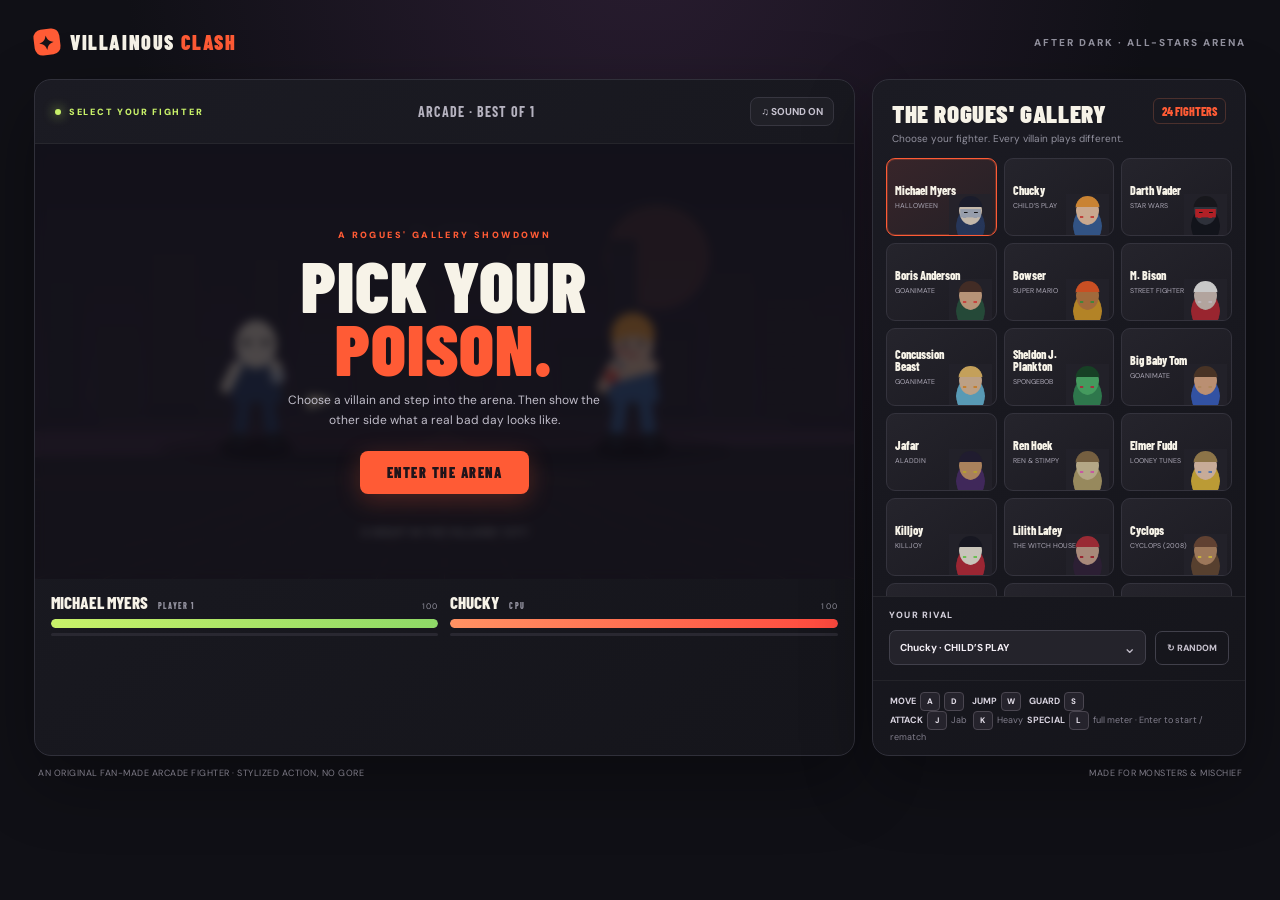
==== index.html @ 1f9253e9 "Save source and v2 conversation for issue #1 Run: 42297947204 Generation: 42297947204-1794001340393" ====
<!doctype html>
<html lang="en">
<head>
<meta charset="utf-8"><meta name="viewport" content="width=device-width,initial-scale=1,maximum-scale=1,user-scalable=no"><meta name="theme-color" content="#101016"><link rel="icon" href="data:,">
<title>Villainous — Clash of Legends</title>
<style>
@import url('https://fonts.googleapis.com/css2?family=Barlow+Condensed:wght@500;600;700;800;900&family=DM+Sans:wght@400;500;600;700;800&display=swap');
:root{--bg:#101016;--panel:#191920;--line:#34343e;--muted:#92919e;--cream:#f7f3e8;--orange:#ff5b35;--lime:#c8f169;--blue:#69d9ff}*{box-sizing:border-box}body{margin:0;background:radial-gradient(ellipse at 50% -20%,#2b1d32 0,transparent 58%),var(--bg);color:var(--cream);font-family:'DM Sans',sans-serif;min-height:100vh;overflow-x:hidden}button{font:inherit;color:inherit;cursor:pointer}.shell{max-width:1440px;margin:auto;padding:20px 34px 32px}.topbar{height:44px;display:flex;align-items:center;justify-content:space-between;margin-bottom:15px}.brand{display:flex;align-items:center;gap:10px;font:900 20px 'Barlow Condensed',sans-serif;letter-spacing:1.6px}.brand-mark{width:26px;height:26px;display:grid;place-items:center;background:var(--orange);color:#171217;border-radius:8px;font-size:19px;transform:rotate(-7deg)}.brand span:last-child{color:var(--orange)}.topmeta{font-size:10px;font-weight:800;letter-spacing:2px;color:var(--muted)}.layout{display:grid;grid-template-columns:minmax(0,1.8fr) minmax(310px,.82fr);gap:17px}.arena-card,.selection{background:linear-gradient(145deg,#1b1b23,#15151b);border:1px solid #30303a;border-radius:17px;overflow:hidden;box-shadow:0 25px 70px #0005}.arena-head{height:64px;padding:12px 20px;display:flex;align-items:center;justify-content:space-between;border-bottom:1px solid #ffffff0d}.mode-tag{font-size:9px;letter-spacing:1.7px;font-weight:900;color:var(--lime);display:flex;gap:8px;align-items:center}.dot{width:6px;height:6px;background:var(--lime);border-radius:50%;box-shadow:0 0 12px var(--lime)}.round-label{font:700 14px 'Barlow Condensed',sans-serif;letter-spacing:1px;color:#b5b2bf}.sound-btn{border:1px solid #373640;background:#202027;color:#c7c3d0;border-radius:8px;padding:7px 10px;font-size:10px;font-weight:700}.canvas-wrap{position:relative;background:#111119;aspect-ratio:16/8.5;min-height:320px;overflow:hidden}canvas{width:100%;height:100%;display:block}.overlay{position:absolute;inset:0;display:grid;place-items:center;background:#100e16b8;backdrop-filter:blur(5px);z-index:2}.overlay.hidden{display:none}.dialog{text-align:center;width:min(90%,430px);padding:24px}.eyebrow{font-size:9px;letter-spacing:2.4px;color:var(--orange);font-weight:900}.dialog h1{font:900 clamp(42px,6vw,72px)/.87 'Barlow Condensed',sans-serif;letter-spacing:1px;margin:12px 0 13px;text-transform:uppercase}.dialog h1 em{font-style:normal;color:var(--orange)}.dialog p{font-size:12px;color:#c0bdc9;line-height:1.65;margin:0 auto 20px;max-width:330px}.primary{border:0;background:var(--orange);color:#20141a;padding:13px 27px;border-radius:8px;font:900 14px 'Barlow Condensed',sans-serif;letter-spacing:1.5px;text-transform:uppercase;box-shadow:0 6px 24px #ff5b3540;transition:.18s}.primary:hover{transform:translateY(-2px);filter:brightness(1.1)}.below{display:grid;grid-template-columns:1fr 1fr;gap:12px;padding:13px 16px}.fighter-hud{min-width:0}.fighter-info{display:flex;justify-content:space-between;align-items:baseline;margin-bottom:7px}.fighter-name{font:800 17px 'Barlow Condensed',sans-serif;white-space:nowrap;overflow:hidden;text-overflow:ellipsis}.fighter-sub{font-size:8px;color:var(--muted);letter-spacing:1.2px;text-transform:uppercase;margin-left:7px}.health-track{height:9px;border-radius:8px;background:#32313b;overflow:hidden}.health{height:100%;width:100%;background:linear-gradient(90deg,#c8f169,#8ed967);border-radius:8px;transition:width .25s}.health.enemy{margin-left:auto;background:linear-gradient(90deg,#ff9263,#ff493e)}.meter{height:3px;background:#292831;margin-top:5px;border-radius:5px;overflow:hidden}.meter div{height:100%;width:0;background:#b9a2ff;transition:width .2s}.sidehead{padding:18px 19px 13px;display:flex;align-items:flex-start;justify-content:space-between}.sidehead h2{margin:0;font:900 25px 'Barlow Condensed',sans-serif;letter-spacing:.6px;text-transform:uppercase}.sidehead p{font-size:10px;color:var(--muted);margin:4px 0 0}.roster-count{font:800 12px 'Barlow Condensed',sans-serif;color:var(--orange);padding:5px 8px;border:1px solid #4b302d;border-radius:6px}.roster{padding:0 13px 12px;display:grid;grid-template-columns:repeat(3,minmax(0,1fr));gap:7px;max-height:438px;overflow:auto;scrollbar-color:#4c4652 transparent;scrollbar-width:thin}.villain{height:78px;border:1px solid #34333d;border-radius:9px;background:linear-gradient(145deg,#25242c,#1c1b22);padding:7px 8px;text-align:left;position:relative;overflow:hidden;transition:.15s}.villain:hover{border-color:#77717e;transform:translateY(-1px)}.villain.selected{border-color:var(--orange);box-shadow:inset 0 0 0 1px #ff5b3540;background:linear-gradient(145deg,#38252a,#242026)}.portrait{position:absolute;right:4px;bottom:-7px;width:43px;height:48px;opacity:.82}.v-name{font:800 12px/1.05 'Barlow Condensed',sans-serif;max-width:75px;position:relative;z-index:1}.v-universe{font-size:7px;color:#aaa6b4;margin-top:5px;max-width:72px;line-height:1.15;position:relative;z-index:1}.badge{position:absolute;top:6px;right:6px;font-size:7px;color:var(--lime);font-weight:900;letter-spacing:.5px}.sidefoot{padding:12px 16px 15px;border-top:1px solid #ffffff10}.versus{font-size:9px;letter-spacing:1.2px;font-weight:800;color:#d4d0dc;margin-bottom:9px}.opponent-row{display:flex;align-items:center;gap:9px}.select-wrap{flex:1;position:relative}.select-wrap select{width:100%;appearance:none;background:#24232b;border:1px solid #41404b;border-radius:7px;color:#f3eef5;padding:10px 29px 10px 10px;font:700 10px 'DM Sans',sans-serif;outline:none}.select-wrap:after{content:'⌄';position:absolute;right:10px;top:7px;color:#c2bdc9;pointer-events:none}.random{white-space:nowrap;background:none;border:1px solid #41404b;border-radius:7px;padding:10px 11px;font-size:9px;font-weight:800;color:#c7c2ce}.random:hover{border-color:var(--lime);color:var(--lime)}.hint{padding:11px 17px;border-top:1px solid #ffffff0d;color:#817e8c;font-size:9px;line-height:1.6}.hint b{color:#d7d2de}.bottom-row{display:flex;justify-content:space-between;padding:11px 4px 0;color:#7e7b87;font-size:9px;letter-spacing:.5px}.mobile-controls{display:none}.key{display:inline-grid;place-items:center;min-width:20px;height:19px;padding:0 5px;border:1px solid #4a4650;border-radius:4px;background:#25232c;color:#e3dee8;font-size:8px;font-weight:800;margin:0 2px}.toast{position:absolute;top:20%;left:50%;transform:translate(-50%,-10px);font:900 26px 'Barlow Condensed',sans-serif;letter-spacing:2px;color:#fff;text-shadow:0 3px 20px #000;opacity:0;transition:.2s;pointer-events:none;z-index:3;white-space:nowrap}.toast.show{opacity:1;transform:translate(-50%,0)}
@media(max-width:900px){.shell{padding:14px 18px 25px}.layout{grid-template-columns:minmax(0,1fr) 310px}.roster{grid-template-columns:repeat(2,minmax(0,1fr));max-height:382px}.canvas-wrap{min-height:290px}}
@media(max-width:700px){.shell{padding:10px 10px 18px}.topbar{margin-bottom:9px}.topmeta{font-size:8px;letter-spacing:1px}.layout{display:flex;flex-direction:column;gap:10px}.arena-card{order:0}.selection{order:1}.arena-head{height:47px;padding:8px 12px}.canvas-wrap{aspect-ratio:1.28;min-height:260px;max-height:50vh}.below{padding:10px 10px;gap:9px}.fighter-name{font-size:15px}.fighter-sub{display:none}.sidehead{padding:14px 14px 10px}.sidehead h2{font-size:22px}.roster{grid-template-columns:repeat(3,minmax(0,1fr));max-height:270px;padding:0 9px 10px;gap:6px}.villain{height:67px;padding:6px}.v-name{font-size:11px;max-width:65px}.v-universe{font-size:6px;max-width:65px;margin-top:4px}.portrait{width:35px;height:42px}.hint{display:none}.bottom-row{padding:8px 3px;font-size:8px}.mobile-controls{display:flex;justify-content:space-between;gap:16px;position:absolute;left:12px;right:12px;bottom:11px;z-index:1;pointer-events:none}.control-cluster{display:flex;align-items:end;gap:6px;pointer-events:auto}.m-btn{width:42px;height:42px;border:1px solid #ffffff50;background:#17151eaa;color:white;border-radius:50%;font:900 10px 'Barlow Condensed',sans-serif;touch-action:none;backdrop-filter:blur(4px);box-shadow:0 2px 9px #0008}.m-btn.attack{background:#ff5b35c9;border-color:#ffae93}.m-btn.special{background:#7962bacc;border-color:#c3b4ff}.m-btn:active,.m-btn.pressed{transform:scale(.92);filter:brightness(1.4)}.overlay{background:#100e16c9}.dialog{padding:16px}.dialog p{font-size:11px}.primary{padding:11px 22px}.toast{font-size:22px}}
@media(max-width:380px){.roster{grid-template-columns:repeat(2,minmax(0,1fr))}.villain{height:62px}.canvas-wrap{min-height:235px}.m-btn{width:38px;height:38px}}
</style>
</head>
<body>
<div class="shell">
<header class="topbar"><div class="brand"><div class="brand-mark">✦</div><div>VILLAINOUS <span>CLASH</span></div></div><div class="topmeta">AFTER DARK · ALL-STARS ARENA</div></header>
<main class="layout">
<section class="arena-card"><div class="arena-head"><div class="mode-tag"><i class="dot"></i> <span id="modeText">SELECT YOUR FIGHTER</span></div><div class="round-label" id="roundText">ARCADE · BEST OF 1</div><button class="sound-btn" id="soundBtn">♫ SOUND ON</button></div><div class="canvas-wrap"><canvas id="game" aria-label="Villainous Clash fighting game"></canvas><div class="toast" id="toast">PERFECT!</div><div class="overlay" id="overlay"><div class="dialog"><div class="eyebrow" id="dialogEyebrow">A ROGUES' GALLERY SHOWDOWN</div><h1 id="dialogTitle">PICK YOUR<br><em>POISON.</em></h1><p id="dialogCopy">Choose a villain and step into the arena. Then show the other side what a real bad day looks like.</p><button class="primary" id="mainAction">ENTER THE ARENA</button></div></div><div class="mobile-controls" id="mobileControls"><div class="control-cluster"><button class="m-btn" data-key="left">◀</button><button class="m-btn" data-key="right">▶</button><button class="m-btn" data-key="block">GUARD</button></div><div class="control-cluster"><button class="m-btn attack" data-key="light">JAB</button><button class="m-btn attack" data-key="heavy">HEAVY</button><button class="m-btn special" data-key="special">★</button></div></div></div><div class="below"><div class="fighter-hud"><div class="fighter-info"><div class="fighter-name" id="pName">MICHAEL MYERS <span class="fighter-sub">PLAYER 1</span></div><div class="fighter-sub" id="pHealthNum">100</div></div><div class="health-track"><div class="health" id="pHealth"></div></div><div class="meter"><div id="pMeter"></div></div></div><div class="fighter-hud"><div class="fighter-info"><div class="fighter-name" id="eName">CHUCKY <span class="fighter-sub">CPU</span></div><div class="fighter-sub" id="eHealthNum">100</div></div><div class="health-track"><div class="health enemy" id="eHealth"></div></div><div class="meter"><div id="eMeter"></div></div></div></div></section>
<aside class="selection"><div class="sidehead"><div><h2>THE ROGUES' GALLERY</h2><p>Choose your fighter. Every villain plays different.</p></div><div class="roster-count">24 FIGHTERS</div></div><div class="roster" id="roster"></div><div class="sidefoot"><div class="versus">YOUR RIVAL</div><div class="opponent-row"><div class="select-wrap"><select id="opponent"></select></div><button class="random" id="randomBtn">↻ RANDOM</button></div></div><div class="hint"><b>MOVE</b> <span class="key">A</span><span class="key">D</span> &nbsp; <b>JUMP</b> <span class="key">W</span> &nbsp; <b>GUARD</b> <span class="key">S</span><br><b>ATTACK</b> <span class="key">J</span> Jab &nbsp;<span class="key">K</span> Heavy &nbsp;<b>SPECIAL</b> <span class="key">L</span> full meter · Enter to start / rematch</div></aside>
</main><div class="bottom-row"><div>AN ORIGINAL FAN-MADE ARCADE FIGHTER · STYLIZED ACTION, NO GORE</div><div>MADE FOR MONSTERS & MISCHIEF</div></div>
</div>
<script>
(()=>{'use strict';
const cast=[
{id:'myers',name:'Michael Myers',universe:'HALLOWEEN',color:'#263b64',accent:'#afb9c9',skin:'#e6d9c9',hair:'#181c2c',type:'mask',special:'SHAPE SHIFT'},
{id:'chucky',name:'Chucky',universe:'CHILD’S PLAY',color:'#37609a',accent:'#e54e42',skin:'#f0c7a8',hair:'#ef9a37',type:'doll',special:'GOOD GUY GONE BAD'},
{id:'vader',name:'Darth Vader',universe:'STAR WARS',color:'#11131a',accent:'#d22228',skin:'#333640',hair:'#17171b',type:'helmet',special:'FORCE CHOKE'},
{id:'boris',name:'Boris Anderson',universe:'GOANIMATE',color:'#28533e',accent:'#ed4d45',skin:'#d9ae8a',hair:'#4b3027',type:'dad',special:'GROUNDED!'},
{id:'bowser',name:'Bowser',universe:'SUPER MARIO',color:'#d59a28',accent:'#4d9b40',skin:'#bf7c42',hair:'#ef5b24',type:'turtle',special:'KOOPA KRAKLE'},
{id:'bison',name:'M. Bison',universe:'STREET FIGHTER',color:'#b52832',accent:'#e1d6db',skin:'#d3c3ba',hair:'#eeeeed',type:'cap',special:'PSYCHO CRUSHER'},
{id:'concussion',name:'Concussion Beast',universe:'GOANIMATE',color:'#66b6d6',accent:'#e89535',skin:'#e0bd9b',hair:'#e9be67',type:'beast',special:'CONCUSSION TIME'},
{id:'plankton',name:'Sheldon J. Plankton',universe:'SPONGEBOB',color:'#328b56',accent:'#be3945',skin:'#4eb66c',hair:'#164927',type:'tiny',special:'KAREN PROTOCOL'},
{id:'tom',name:'Big Baby Tom',universe:'GOANIMATE',color:'#375ec0',accent:'#d1a26d',skin:'#dda984',hair:'#523927',type:'tank',special:'TANTRUM'},
{id:'jafar',name:'Jafar',universe:'ALADDIN',color:'#482b67',accent:'#d8bb35',skin:'#ca9869',hair:'#211d32',type:'sorcerer',special:'SNAKE STAFF'},
{id:'ren',name:'Ren Hoek',universe:'REN & STIMPY',color:'#b3a16b',accent:'#ec66bd',skin:'#d6c69d',hair:'#896e47',type:'dog',special:'YAP STORM'},
{id:'elmer',name:'Elmer Fudd',universe:'LOONEY TUNES',color:'#dfb83a',accent:'#638bcb',skin:'#edcbb2',hair:'#a58851',type:'hunter',special:'WHAT A HUNT'},
{id:'killjoy',name:'Killjoy',universe:'KILLJOY',color:'#b82937',accent:'#7ee260',skin:'#eee9dc',hair:'#161722',type:'clown',special:'CIRCUS OF CHAOS'},
{id:'lilith',name:'Lilith Lafey',universe:'THE WITCH HOUSE',color:'#302039',accent:'#b62b36',skin:'#c7a18e',hair:'#b52e39',type:'witch',special:'HEX OF THE HOUSE'},
{id:'cyclops',name:'Cyclops',universe:'CYCLOPS (2008)',color:'#654833',accent:'#eed242',skin:'#b98c67',hair:'#704a36',type:'oneeye',special:'GIANT STOMP'},
{id:'jason',name:'Jason Voorhees',universe:'FRIDAY THE 13TH',color:'#5a4739',accent:'#b93c37',skin:'#a79d88',hair:'#493a33',type:'hockey',special:'CAMP CRUSHER'},
{id:'freddy',name:'Freddy Krueger',universe:'A NIGHTMARE',color:'#a63230',accent:'#5b8835',skin:'#9b6855',hair:'#4d3025',type:'burn',special:'DREAM SLASH'},
{id:'bill',name:'Big Drunk Bill',universe:'GOANIMATE',color:'#70a9c2',accent:'#4e4b46',skin:'#d7aa8c',hair:'#49382f',type:'dad',special:'LAST CALL'},
{id:'rawhead',name:'Rawhead Rex',universe:'RAWHEAD REX',color:'#5f593b',accent:'#8b292a',skin:'#ae8764',hair:'#382a25',type:'demon',special:'GULLET ROAR'},
{id:'ogre',name:'Ogre',universe:'OGRE (2008)',color:'#6e644f',accent:'#777b73',skin:'#87867d',hair:'#55554f',type:'ogre',special:'EARTHSHAKER'},
{id:'thanos',name:'Thanos',universe:'MARVEL',color:'#594288',accent:'#bd8765',skin:'#7862a5',hair:'#27243a',type:'titan',special:'INFINITY SNAP'},
{id:'cipher',name:'Bill Cipher',universe:'GRAVITY FALLS',color:'#e4b52d',accent:'#e34e3a',skin:'#f1ca47',hair:'#ecb928',type:'triangle',special:'REALITY GLITCH'},
{id:'krool',name:'King K. Rool',universe:'DONKEY KONG',color:'#417d42',accent:'#d2aa4a',skin:'#579555',hair:'#225338',type:'croc',special:'CROWNED CHAOS'},
{id:'malachor',name:'The Warden',universe:'ORIGINAL VILLAIN',color:'#423956',accent:'#df633e',skin:'#a38f82',hair:'#23212b',type:'warden',special:'NIGHTFALL'}
];
let player=cast[0],enemy=cast[1],started=false,over=false,paused=false,muted=false,last=0,toastTimer=0,shake=0;
const cvs=document.querySelector('#game'),ctx=cvs.getContext('2d'),wrap=document.querySelector('.canvas-wrap');
const state={p:{x:.27,y:0,hp:100,meter:0,face:1,attack:0,kind:'',cool:0,block:false,walk:0,stun:0},e:{x:.73,y:0,hp:100,meter:0,face:-1,attack:0,kind:'',cool:0,block:false,walk:0,stun:0},t:0,particles:[],floaters:[],shake:0};
const $=s=>document.querySelector(s);
function portrait(el,c){let x=el.getContext('2d');el.width=72;el.height=78;x.fillStyle='#24232b';x.fillRect(0,0,72,78);x.fillStyle=c.color;x.beginPath();x.ellipse(36,52,24,30,0,0,7);x.fill();x.fillStyle=c.skin;x.beginPath();x.ellipse(36,27,19,23,0,0,7);x.fill();x.fillStyle=c.hair;x.beginPath();x.arc(36,23,20,Math.PI,0);x.lineTo(56,21);x.lineTo(17,21);x.fill();x.fillStyle=c.accent;x.fillRect(23,36,6,3);x.fillRect(41,36,6,3);if(['mask','hockey','helmet'].includes(c.type)){x.fillStyle=c.accent;x.fillRect(19,24,34,14);x.fillStyle='#111';x.fillRect(25,29,6,2);x.fillRect(42,29,6,2)}if(c.type==='triangle'){x.fillStyle=c.accent;x.beginPath();x.moveTo(36,8);x.lineTo(14,59);x.lineTo(58,59);x.fill()} }
function drawRoster(){const r=$('#roster');r.innerHTML='';cast.forEach((c,i)=>{const b=document.createElement('button');b.className='villain'+(player.id===c.id?' selected':'');b.innerHTML=`<div class="v-name">${c.name}</div><div class="v-universe">${c.universe}</div>${i===cast.length-1?'<span class="badge">NEW</span>':''}<canvas class="portrait"></canvas>`;b.onclick=()=>{player=c;$('#pName').innerHTML=`${c.name.toUpperCase()} <span class="fighter-sub">PLAYER 1</span>`;drawRoster();if(!started){state.p.hp=100;draw()}};r.append(b);portrait(b.querySelector('canvas'),c)});let o=$('#opponent');o.innerHTML=cast.filter(c=>c.id!==player.id).map(c=>`<option value="${c.id}" ${c.id===enemy.id?'selected':''}>${c.name} · ${c.universe}</option>`).join('');}
function pickEnemy(id){enemy=cast.find(c=>c.id===id)||cast[1];$('#eName').innerHTML=`${enemy.name.toUpperCase()} <span class="fighter-sub">CPU</span>`;}
$('#opponent').addEventListener('change',e=>pickEnemy(e.target.value));$('#randomBtn').onclick=()=>{let options=cast.filter(c=>c!==player);pickEnemy(options[Math.floor(Math.random()*options.length)].id);$('#opponent').value=enemy.id};
function resize(){let r=wrap.getBoundingClientRect(),d=Math.min(devicePixelRatio||1,2);cvs.width=Math.round(r.width*d);cvs.height=Math.round(r.height*d);ctx.setTransform(d,0,0,d,0,0);draw()};new ResizeObserver(resize).observe(wrap);
function rounded(x,y,w,h,r){ctx.beginPath();ctx.roundRect(x,y,w,h,r);ctx.fill()}
function drawBg(w,h){let g=ctx.createLinearGradient(0,0,0,h);g.addColorStop(0,'#1c1b28');g.addColorStop(.58,'#292032');g.addColorStop(1,'#111219');ctx.fillStyle=g;ctx.fillRect(0,0,w,h);
// moon + distant skyline
ctx.fillStyle='#fb8860';ctx.globalAlpha=.16;ctx.beginPath();ctx.arc(w*.76,h*.26,h*.12,0,7);ctx.fill();ctx.globalAlpha=1;
for(let i=0;i<18;i++){let bx=i*w/16-w*.05,bw=w*(.035+(i%4)*.009),bh=h*(.18+(Math.sin(i*9)*.5+.5)*.24);ctx.fillStyle=i%2?'#211e2c':'#24202d';ctx.fillRect(bx,h*.63-bh,bw,bh);for(let wy=h*.67-bh;wy<h*.61;wy+=12)for(let wx=bx+5;wx<bx+bw-2;wx+=10){ctx.fillStyle=(i+Math.floor(wy))%4?'#dd88502b':'#9ed0d91a';ctx.fillRect(wx,wy,3,4)}}
ctx.fillStyle='#38283b';ctx.fillRect(0,h*.66,w,h*.34);ctx.fillStyle='#211d28';ctx.beginPath();ctx.moveTo(0,h*.72);ctx.lineTo(w,h*.69);ctx.lineTo(w,h);ctx.lineTo(0,h);ctx.fill();
// floor perspective
for(let i=0;i<9;i++){let y=h*.77+i*i*h*.003;ctx.strokeStyle=`rgba(238,119,90,${.11-i*.008})`;ctx.lineWidth=1;ctx.beginPath();ctx.moveTo(0,y);ctx.lineTo(w,y);ctx.stroke()}for(let i=0;i<13;i++){ctx.strokeStyle='#e8816120';ctx.beginPath();ctx.moveTo(w/2,h*.67);ctx.lineTo(i*w/12,h);ctx.stroke()}
ctx.font=`900 ${Math.max(14,h*.04)}px 'Barlow Condensed',sans-serif`;ctx.textAlign='center';ctx.fillStyle='#ffffff0a';ctx.fillText('VILLAINOUS',w*.5,h*.21);ctx.fillStyle='#ffc07921';ctx.fillRect(w*.08,h*.64,w*.84,2);
}
function limb(x1,y1,x2,y2,width,color){ctx.strokeStyle=color;ctx.lineWidth=width;ctx.lineCap='round';ctx.beginPath();ctx.moveTo(x1,y1);ctx.lineTo(x2,y2);ctx.stroke()}
function fighter(f,c,isP,w,h){const x=f.x*w,y=h*.69-f.y,scale=Math.min(w/680,h/320),s=scale*(c.type==='tiny'?.7:c.type==='titan'||c.type==='ogre'||c.type==='croc'?1.18:1),dir=f.face;ctx.save();ctx.translate(x,y);ctx.scale(s,s);if(f.stun>0&&Math.floor(f.stun*25)%2===0)ctx.globalAlpha=.58;
let walk=Math.sin(f.walk*9)*Math.min(5,f.walk*2),crouch=f.block?8:0,air=f.y>0;ctx.fillStyle='#08070ba6';ctx.beginPath();ctx.ellipse(0,3,31,9,0,0,7);ctx.fill();
// weapon behind body for iconic silhouettes
if(['mask','hockey','demon'].includes(c.type)){limb(dir*14,-47,dir*47,-33,7,'#29282d');ctx.fillStyle='#ddd0b0';ctx.beginPath();ctx.moveTo(dir*44,-41);ctx.lineTo(dir*65,-37);ctx.lineTo(dir*42,-29);ctx.fill()}
if(c.type==='dog'){limb(dir*-7,-60,dir*-26,-78,5,c.skin);limb(dir*5,-61,dir*27,-76,5,c.skin)}
// legs
limb(-10,-35+crouch, -14+walk,-5,11,c.color);limb(10,-35+crouch,14-walk,-5,11,c.color);rounded(-24+walk,-9,17,8,3);ctx.fillStyle='#17171c';ctx.fill();rounded(8-walk,-9,17,8,3);ctx.fillStyle='#17171c';ctx.fill();
// torso broad
ctx.fillStyle=c.color;ctx.beginPath();ctx.moveTo(-17,-71+crouch);ctx.lineTo(17,-71+crouch);ctx.lineTo(22,-35+crouch);ctx.lineTo(-21,-35+crouch);ctx.closePath();ctx.fill();
if(c.type==='dad'){ctx.fillStyle=c.accent;ctx.lineWidth=2;limb(-5,-66,2,-63,2,c.accent)}
if(c.type==='burn'||c.type==='freddy'){ctx.strokeStyle=c.accent;ctx.lineWidth=4;for(let yy=-65;yy<-39;yy+=9){ctx.beginPath();ctx.moveTo(-15,yy);ctx.lineTo(16,yy+2);ctx.stroke()}}
if(c.type==='hockey'){ctx.fillStyle=c.accent;rounded(-14,-67,28,5,2);ctx.fillStyle='#222';ctx.fillRect(-6,-65,4,2);ctx.fillRect(4,-65,4,2)}
if(c.type==='helmet'||c.type==='cap'){ctx.fillStyle=c.accent;rounded(-18,-72,36,8,3);ctx.fillStyle='#16171c';ctx.fillRect(-13,-66,26,6)}
// arms, attack reach
let swing=f.attack>0?(1-f.attack)*Math.PI*1.1:0;let ax=dir*(18+(f.attack>0?Math.sin(swing)*26:0)),ay=-56+(f.attack>0?-Math.sin(swing)*11:0);limb(-16,-65,-25,-47+crouch,9,c.skin);limb(16,-65,ax,ay+crouch,10,c.skin);ctx.fillStyle=c.accent;ctx.beginPath();ctx.arc(ax,ay+crouch,6,0,7);ctx.fill();
// head
if(c.type==='triangle'){ctx.fillStyle=c.accent;ctx.beginPath();ctx.moveTo(0,-114);ctx.lineTo(-23,-78);ctx.lineTo(23,-78);ctx.closePath();ctx.fill();ctx.fillStyle='#fff';ctx.fillRect(-8,-98,5,6);ctx.fillRect(4,-98,5,6);ctx.fillStyle='#17151e';ctx.fillRect(-8,-97,2,4);ctx.restore();return}
ctx.fillStyle=c.skin;ctx.beginPath();ctx.ellipse(0,-83,17,20,0,0,7);ctx.fill();
// hair
ctx.fillStyle=c.hair;if(['mask','hockey','helmet','cap','oneeye'].includes(c.type)){}else{ctx.beginPath();ctx.arc(0,-91,18,Math.PI,Math.PI*2);ctx.lineTo(17,-85);ctx.quadraticCurveTo(0,-95,-17,-84);ctx.fill();if(c.type==='clown'){ctx.beginPath();ctx.moveTo(-15,-92);ctx.lineTo(-10,-115);ctx.lineTo(3,-94);ctx.lineTo(14,-112);ctx.lineTo(17,-89);ctx.fill()}}
// signature face
if(['mask','hockey'].includes(c.type)){ctx.fillStyle=c.skin;ctx.fillRect(-16,-88,32,14);ctx.fillStyle='#191a22';ctx.fillRect(-12,-86,8,3);ctx.fillRect(4,-86,8,3);ctx.fillStyle=c.accent;ctx.fillRect(-10,-78,3,2);ctx.fillRect(7,-78,3,2);if(c.type==='hockey'){ctx.strokeStyle='#be393a';ctx.lineWidth=2;ctx.beginPath();ctx.moveTo(-17,-93);ctx.lineTo(17,-73);ctx.moveTo(16,-93);ctx.lineTo(-16,-74);ctx.stroke()}}
else if(c.type==='helmet'){ctx.fillStyle='#14151b';ctx.beginPath();ctx.moveTo(-18,-94);ctx.lineTo(18,-94);ctx.lineTo(15,-70);ctx.lineTo(0,-65);ctx.lineTo(-15,-71);ctx.fill();ctx.fillStyle='#ff3039';ctx.fillRect(-11,-86,22,3)}
else{ctx.fillStyle=c.type==='oneeye'?'#f0d335':'#242028';if(c.type==='oneeye'){ctx.beginPath();ctx.ellipse(0,-84,6,8,0,0,7);ctx.fill();ctx.fillStyle='#f13b26';ctx.beginPath();ctx.arc(0,-84,2.4,0,7);ctx.fill()}else{ctx.fillRect(-9,-85,5,3);ctx.fillRect(4,-85,5,3);ctx.fillStyle=c.type==='doll'?'#b93237':'#502c2b';ctx.fillRect(-5,-75,10,2);if(c.type==='doll'||c.type==='clown'||c.type==='burn'){ctx.strokeStyle='#cb5553';ctx.lineWidth=1.5;for(let i=0;i<3;i++){ctx.beginPath();ctx.moveTo(-15+i*3,-78);ctx.lineTo(-10+i*3,-76);ctx.stroke()}}}}
if(c.type==='croc'||c.type==='turtle'){ctx.fillStyle=c.accent;ctx.beginPath();ctx.moveTo(8,-80);ctx.lineTo(30,-74);ctx.lineTo(7,-68);ctx.fill();ctx.fillStyle='#d9ce9d';for(let i=0;i<3;i++){ctx.beginPath();ctx.moveTo(12+i*5,-74);ctx.lineTo(16+i*5,-72);ctx.lineTo(13+i*5,-70);ctx.fill()}}
if(c.type==='clown'){ctx.fillStyle='#e94040';ctx.beginPath();ctx.arc(-17,-83,4,0,7);ctx.arc(17,-83,4,0,7);ctx.arc(0,-80,4,0,7);ctx.fill();ctx.fillStyle='#242028';ctx.fillRect(-7,-75,14,4)}
// cloak/hood details and badges
if(c.type==='witch'||c.type==='sorcerer'){ctx.fillStyle='#15141b';ctx.beginPath();ctx.moveTo(-15,-92);ctx.lineTo(0,-119);ctx.lineTo(17,-92);ctx.fill()}
if(c.type==='titan'){ctx.fillStyle=c.accent;for(let i=0;i<5;i++){ctx.beginPath();ctx.arc(-10+i*5,-71,2.3,0,7);ctx.fill()}}
if(c.type==='demon'){ctx.fillStyle='#a83930';ctx.beginPath();ctx.moveTo(-10,-99);ctx.lineTo(-18,-113);ctx.lineTo(-3,-102);ctx.moveTo(10,-99);ctx.lineTo(18,-113);ctx.lineTo(3,-102);ctx.fill()}
ctx.restore()}
function draw(){if(!ctx)return;let w=wrap.clientWidth,h=wrap.clientHeight;if(!w||!h)return;ctx.setTransform(cvs.width/w,0,0,cvs.width/w,0,0);if(state.shake>0){ctx.translate((Math.random()-.5)*state.shake,(Math.random()-.5)*state.shake)}drawBg(w,h);const podiumY=h*.70;ctx.fillStyle='#0a0a0e44';ctx.beginPath();ctx.ellipse(w*.5,podiumY,w*.35,h*.045,0,0,7);ctx.fill();fighter(state.p,player,true,w,h);fighter(state.e,enemy,false,w,h);
state.particles.forEach(p=>{ctx.globalAlpha=Math.max(0,p.life);ctx.fillStyle=p.color;ctx.beginPath();ctx.arc(p.x*w,p.y*h,p.size,0,7);ctx.fill()});ctx.globalAlpha=1;state.floaters.forEach(f=>{ctx.globalAlpha=Math.max(0,f.life);ctx.fillStyle=f.color;ctx.textAlign='center';ctx.font='900 16px Barlow Condensed,sans-serif';ctx.fillText(f.text,f.x*w,f.y*h);ctx.globalAlpha=1});if(!started&&!over){ctx.fillStyle='#fff';ctx.globalAlpha=.65;ctx.font='700 11px DM Sans,sans-serif';ctx.textAlign='center';ctx.fillText('A NIGHT IN THE VILLAINS’ CITY',w/2,h*.9);ctx.globalAlpha=1}}
function setToast(text){let t=$('#toast');t.textContent=text;t.classList.add('show');clearTimeout(toastTimer);toastTimer=setTimeout(()=>t.classList.remove('show'),1000)}
const keys={};const actions={};let audio;
function beep(freq=160,dur=.08,type='sawtooth',vol=.035){if(muted)return;try{audio=audio||new(window.AudioContext||window.webkitAudioContext)();let o=audio.createOscillator(),g=audio.createGain();o.type=type;o.frequency.value=freq;g.gain.value=vol;o.connect(g);g.connect(audio.destination);o.start();g.gain.exponentialRampToValueAtTime(.001,audio.currentTime+dur);o.stop(audio.currentTime+dur)}catch{}}
function attack(f,target,kind){if(!started||over||paused||f.cool>0||f.stun>0)return;if(kind==='special'){if(f.meter<100){if(f===state.p)setToast('BUILD YOUR METER!');return}f.meter=0;f.attack=.62;f.kind='special';f.cool=.86;beep(90,.32,'sawtooth',.07);setToast(f===state.p?player.special:enemy.special)}else{f.attack=kind==='heavy'?.37:.25;f.kind=kind;f.cool=kind==='heavy'?.44:.29;beep(kind==='heavy'?105:210,kind==='heavy'?.13:.07)} }
function strike(f,target){if(f.attack<=0)return;let active=f.attack>(f.kind==='special'?.26:f.kind==='heavy'?.16:.11);let justHit=active&&!f._hit;let reach=(f.kind==='special'?.29:f.kind==='heavy'?.22:.18);if(justHit&&Math.abs(f.x-target.x)<reach&&Math.abs(f.y-target.y)<38){f._hit=true;let damage=f.kind==='special'?34:f.kind==='heavy'?15:8;if(target.block)damage=Math.ceil(damage*.25);target.hp=Math.max(0,target.hp-damage);if(f.kind!=='special')f.meter=Math.min(100,f.meter+damage*1.6);if(target.block){beep(340,.08,'triangle');setToast('BLOCKED!')}else{target.stun=.2;target.x=Math.max(.08,Math.min(.92,target.x+f.face*.025));state.shake=f.kind==='special'?9:4;beep(f.kind==='special'?75:120,.14,'square',.05);state.floaters.push({x:target.x,y:.51,text:f.kind==='special'?'+'+damage+'!':String(damage),life:.9,color:f.kind==='special'?'#c9f16a':'#fff'});for(let i=0;i<10;i++)state.particles.push({x:target.x+(Math.random()-.5)*.035,y:.52+(Math.random()-.5)*.06,vx:(Math.random()-.5)*.001,vy:(Math.random()-.5)*.002,life:.35+Math.random()*.3,size:2+Math.random()*4,color:['#ff6849','#ffd27b','#fff'][i%3]})}updateHud();if(target.hp<=0){over=true;setTimeout(()=>finish(f===state.p?'YOU WIN!':'CPU WINS!'),500)}}}
function updateHud(){$('#pHealth').style.width=state.p.hp+'%';$('#eHealth').style.width=state.e.hp+'%';$('#pHealthNum').textContent=Math.ceil(state.p.hp);$('#eHealthNum').textContent=Math.ceil(state.e.hp);$('#pMeter').style.width=state.p.meter+'%';$('#eMeter').style.width=state.e.meter+'%'}
function start(){if(started&&!over)return;started=true;over=false;paused=false;state.p={x:.28,y:0,hp:100,meter:0,face:1,attack:0,kind:'',cool:0,block:false,walk:0,stun:0};state.e={x:.72,y:0,hp:100,meter:0,face:-1,attack:0,kind:'',cool:.5,block:false,walk:0,stun:0};state.particles=[];state.floaters=[];$('#overlay').classList.add('hidden');$('#modeText').textContent='FIGHT!';$('#roundText').textContent='ROUND 1 · NO MERCY';updateHud();setToast('FIGHT!');}
function finish(text){started=false;over=true;$('#modeText').textContent='MATCH OVER';$('#dialogEyebrow').textContent='THE DUST SETTLES';$('#dialogTitle').innerHTML=text==='YOU WIN!'?'YOU <em>WIN.</em>':'CPU <em>WINS.</em>';$('#dialogCopy').textContent=text==='YOU WIN!'?`${player.name} rules the arena. Choose a new rival or run it back.`:`${enemy.name} takes the round. Pick your next move and try again.`;$('#mainAction').textContent='RUN IT BACK';$('#overlay').classList.remove('hidden')}
$('#mainAction').onclick=()=>{if(over){pickEnemy($('#opponent').value);start()}else{pickEnemy($('#opponent').value);$('#dialogEyebrow').textContent='A ROGUES’ GALLERY SHOWDOWN';$('#dialogTitle').innerHTML='PICK YOUR<br><em>POISON.</em>';$('#dialogCopy').textContent='Choose a villain and step into the arena. Then show the other side what a real bad day looks like.';start()}};
function frame(ts){let dt=Math.min(.035,(ts-last)/1000||0);last=ts;state.t+=dt;if(started&&!paused){let p=state.p,e=state.e;p.face=e.x>p.x?1:-1;e.face=p.x>e.x?1:-1;p.cool=Math.max(0,p.cool-dt);e.cool=Math.max(0,e.cool-dt);p.stun=Math.max(0,p.stun-dt);e.stun=Math.max(0,e.stun-dt);p.attack=Math.max(0,p.attack-dt);e.attack=Math.max(0,e.attack-dt);if(!p.attack)p._hit=false;if(!e.attack)e._hit=false;
let move=(keys.KeyA||keys.ArrowLeft?-1:0)+(keys.KeyD||keys.ArrowRight?1:0);p.block=!!keys.KeyS;if(p.stun<=0){p.x=Math.max(.07,Math.min(.93,p.x+move*dt*.36));if((keys.KeyW||keys.ArrowUp)&&p.y===0)p.y=75;p.walk=move? p.walk+dt:0}if(p.y>0)p.y=Math.max(0,p.y-dt*155);if(keys.KeyJ)attack(p,e,'light');if(keys.KeyK)attack(p,e,'heavy');if(keys.KeyL)attack(p,e,'special');
// thoughtful CPU: closes space, guards sometimes, then strikes
let gap=Math.abs(e.x-p.x);e.block=gap<.23&&Math.random()<.018;if(e.stun<=0){if(gap>.17)e.x+=Math.sign(p.x-e.x)*dt*(gap>.4?.21:.12);else if(Math.random()<.018)e.x+=Math.sign(e.x-p.x)*dt*.08;e.walk=gap>.17?e.walk+dt:0;if(gap<.24&&e.cool===0){let r=Math.random();attack(e,p,r<.11&&e.meter>=72?'special':r<.37?'heavy':'light')}if(e.meter>=100&&gap<.35&&Math.random()<.008)attack(e,p,'special')}
strike(p,e);strike(e,p);state.shake=Math.max(0,state.shake-dt*25)}state.particles.forEach(a=>{a.x+=a.vx*dt*60;a.y+=a.vy*dt*60;a.life-=dt});state.particles=state.particles.filter(a=>a.life>0);state.floaters.forEach(a=>{a.y-=dt*.07;a.life-=dt});state.floaters=state.floaters.filter(a=>a.life>0);draw();requestAnimationFrame(frame)}requestAnimationFrame(frame);
const map={KeyA:'left',ArrowLeft:'left',KeyD:'right',ArrowRight:'right',KeyW:'jump',ArrowUp:'jump',KeyS:'block',KeyJ:'light',KeyK:'heavy',KeyL:'special'};window.addEventListener('keydown',e=>{if(map[e.code]||e.code==='Space'){e.preventDefault();keys[e.code]=true}if(e.code==='Enter'){if(!started)$('#mainAction').click()}if(e.code==='Escape'&&started){paused=!paused;$('#modeText').textContent=paused?'PAUSED':'FIGHT!';if(paused)setToast('PAUSED')}});window.addEventListener('keyup',e=>{keys[e.code]=false});document.querySelectorAll('.m-btn').forEach(b=>{let key=b.dataset.key;const keyCode={left:'ArrowLeft',right:'ArrowRight',jump:'ArrowUp',block:'KeyS',light:'KeyJ',heavy:'KeyK',special:'KeyL'}[key];b.addEventListener('pointerdown',e=>{e.preventDefault();b.setPointerCapture(e.pointerId);keys[keyCode]=true;b.classList.add('pressed')});for(let ev of ['pointerup','pointercancel','lostpointercapture'])b.addEventListener(ev,()=>{keys[keyCode]=false;b.classList.remove('pressed')})});$('#soundBtn').onclick=()=>{$('#soundBtn').textContent=muted?'♫ SOUND ON':'♫ SOUND OFF';muted=!muted};
drawRoster();pickEnemy(enemy.id);$('#pName').innerHTML=`${player.name.toUpperCase()} <span class="fighter-sub">PLAYER 1</span>`;$('#eName').innerHTML=`${enemy.name.toUpperCase()} <span class="fighter-sub">CPU</span>`;updateHud();
})();
</script>
</body></html>
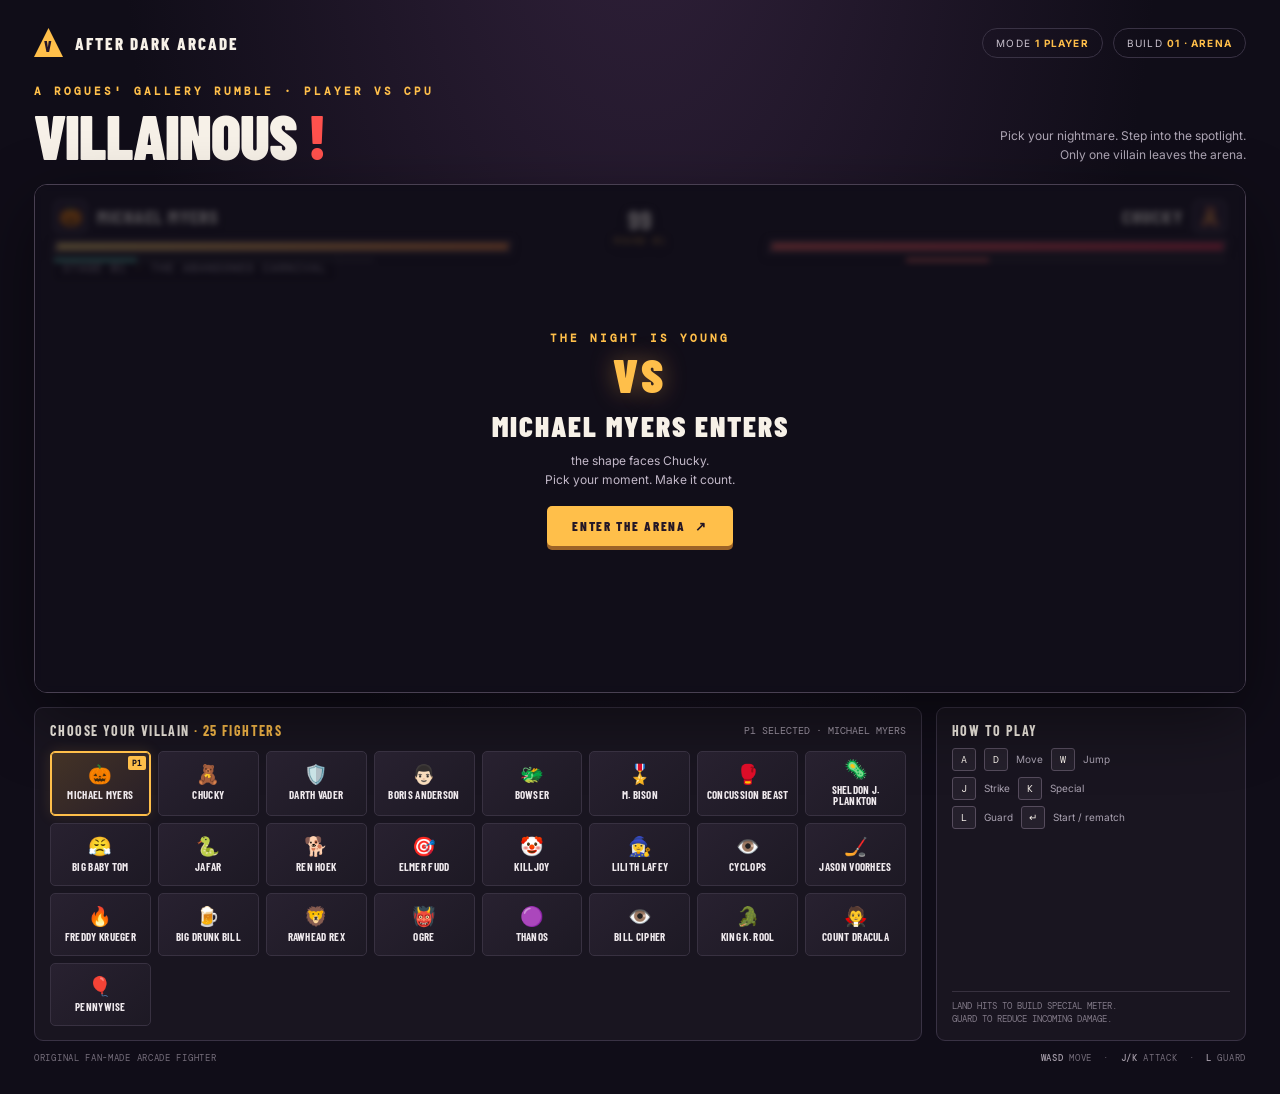
==== commit 5db5d7cb: "Save source and v2 conversation for issue #2 Run: 42298096044 Generation: 42298096044-1794001348790" ====
--- a/index.html
+++ b/index.html
@@ -1,121 +1,112 @@
 <!doctype html>
 <html lang="en">
 <head>
-<meta charset="utf-8"><meta name="viewport" content="width=device-width,initial-scale=1,maximum-scale=1,user-scalable=no"><meta name="theme-color" content="#101016"><link rel="icon" href="data:,">
-<title>Villainous — Clash of Legends</title>
+<meta charset="utf-8"><meta name="viewport" content="width=device-width,initial-scale=1,maximum-scale=1,user-scalable=no"><meta name="theme-color" content="#100d18">
+<title>Villainous — Last One Standing</title>
 <style>
-@import url('https://fonts.googleapis.com/css2?family=Barlow+Condensed:wght@500;600;700;800;900&family=DM+Sans:wght@400;500;600;700;800&display=swap');
-:root{--bg:#101016;--panel:#191920;--line:#34343e;--muted:#92919e;--cream:#f7f3e8;--orange:#ff5b35;--lime:#c8f169;--blue:#69d9ff}*{box-sizing:border-box}body{margin:0;background:radial-gradient(ellipse at 50% -20%,#2b1d32 0,transparent 58%),var(--bg);color:var(--cream);font-family:'DM Sans',sans-serif;min-height:100vh;overflow-x:hidden}button{font:inherit;color:inherit;cursor:pointer}.shell{max-width:1440px;margin:auto;padding:20px 34px 32px}.topbar{height:44px;display:flex;align-items:center;justify-content:space-between;margin-bottom:15px}.brand{display:flex;align-items:center;gap:10px;font:900 20px 'Barlow Condensed',sans-serif;letter-spacing:1.6px}.brand-mark{width:26px;height:26px;display:grid;place-items:center;background:var(--orange);color:#171217;border-radius:8px;font-size:19px;transform:rotate(-7deg)}.brand span:last-child{color:var(--orange)}.topmeta{font-size:10px;font-weight:800;letter-spacing:2px;color:var(--muted)}.layout{display:grid;grid-template-columns:minmax(0,1.8fr) minmax(310px,.82fr);gap:17px}.arena-card,.selection{background:linear-gradient(145deg,#1b1b23,#15151b);border:1px solid #30303a;border-radius:17px;overflow:hidden;box-shadow:0 25px 70px #0005}.arena-head{height:64px;padding:12px 20px;display:flex;align-items:center;justify-content:space-between;border-bottom:1px solid #ffffff0d}.mode-tag{font-size:9px;letter-spacing:1.7px;font-weight:900;color:var(--lime);display:flex;gap:8px;align-items:center}.dot{width:6px;height:6px;background:var(--lime);border-radius:50%;box-shadow:0 0 12px var(--lime)}.round-label{font:700 14px 'Barlow Condensed',sans-serif;letter-spacing:1px;color:#b5b2bf}.sound-btn{border:1px solid #373640;background:#202027;color:#c7c3d0;border-radius:8px;padding:7px 10px;font-size:10px;font-weight:700}.canvas-wrap{position:relative;background:#111119;aspect-ratio:16/8.5;min-height:320px;overflow:hidden}canvas{width:100%;height:100%;display:block}.overlay{position:absolute;inset:0;display:grid;place-items:center;background:#100e16b8;backdrop-filter:blur(5px);z-index:2}.overlay.hidden{display:none}.dialog{text-align:center;width:min(90%,430px);padding:24px}.eyebrow{font-size:9px;letter-spacing:2.4px;color:var(--orange);font-weight:900}.dialog h1{font:900 clamp(42px,6vw,72px)/.87 'Barlow Condensed',sans-serif;letter-spacing:1px;margin:12px 0 13px;text-transform:uppercase}.dialog h1 em{font-style:normal;color:var(--orange)}.dialog p{font-size:12px;color:#c0bdc9;line-height:1.65;margin:0 auto 20px;max-width:330px}.primary{border:0;background:var(--orange);color:#20141a;padding:13px 27px;border-radius:8px;font:900 14px 'Barlow Condensed',sans-serif;letter-spacing:1.5px;text-transform:uppercase;box-shadow:0 6px 24px #ff5b3540;transition:.18s}.primary:hover{transform:translateY(-2px);filter:brightness(1.1)}.below{display:grid;grid-template-columns:1fr 1fr;gap:12px;padding:13px 16px}.fighter-hud{min-width:0}.fighter-info{display:flex;justify-content:space-between;align-items:baseline;margin-bottom:7px}.fighter-name{font:800 17px 'Barlow Condensed',sans-serif;white-space:nowrap;overflow:hidden;text-overflow:ellipsis}.fighter-sub{font-size:8px;color:var(--muted);letter-spacing:1.2px;text-transform:uppercase;margin-left:7px}.health-track{height:9px;border-radius:8px;background:#32313b;overflow:hidden}.health{height:100%;width:100%;background:linear-gradient(90deg,#c8f169,#8ed967);border-radius:8px;transition:width .25s}.health.enemy{margin-left:auto;background:linear-gradient(90deg,#ff9263,#ff493e)}.meter{height:3px;background:#292831;margin-top:5px;border-radius:5px;overflow:hidden}.meter div{height:100%;width:0;background:#b9a2ff;transition:width .2s}.sidehead{padding:18px 19px 13px;display:flex;align-items:flex-start;justify-content:space-between}.sidehead h2{margin:0;font:900 25px 'Barlow Condensed',sans-serif;letter-spacing:.6px;text-transform:uppercase}.sidehead p{font-size:10px;color:var(--muted);margin:4px 0 0}.roster-count{font:800 12px 'Barlow Condensed',sans-serif;color:var(--orange);padding:5px 8px;border:1px solid #4b302d;border-radius:6px}.roster{padding:0 13px 12px;display:grid;grid-template-columns:repeat(3,minmax(0,1fr));gap:7px;max-height:438px;overflow:auto;scrollbar-color:#4c4652 transparent;scrollbar-width:thin}.villain{height:78px;border:1px solid #34333d;border-radius:9px;background:linear-gradient(145deg,#25242c,#1c1b22);padding:7px 8px;text-align:left;position:relative;overflow:hidden;transition:.15s}.villain:hover{border-color:#77717e;transform:translateY(-1px)}.villain.selected{border-color:var(--orange);box-shadow:inset 0 0 0 1px #ff5b3540;background:linear-gradient(145deg,#38252a,#242026)}.portrait{position:absolute;right:4px;bottom:-7px;width:43px;height:48px;opacity:.82}.v-name{font:800 12px/1.05 'Barlow Condensed',sans-serif;max-width:75px;position:relative;z-index:1}.v-universe{font-size:7px;color:#aaa6b4;margin-top:5px;max-width:72px;line-height:1.15;position:relative;z-index:1}.badge{position:absolute;top:6px;right:6px;font-size:7px;color:var(--lime);font-weight:900;letter-spacing:.5px}.sidefoot{padding:12px 16px 15px;border-top:1px solid #ffffff10}.versus{font-size:9px;letter-spacing:1.2px;font-weight:800;color:#d4d0dc;margin-bottom:9px}.opponent-row{display:flex;align-items:center;gap:9px}.select-wrap{flex:1;position:relative}.select-wrap select{width:100%;appearance:none;background:#24232b;border:1px solid #41404b;border-radius:7px;color:#f3eef5;padding:10px 29px 10px 10px;font:700 10px 'DM Sans',sans-serif;outline:none}.select-wrap:after{content:'⌄';position:absolute;right:10px;top:7px;color:#c2bdc9;pointer-events:none}.random{white-space:nowrap;background:none;border:1px solid #41404b;border-radius:7px;padding:10px 11px;font-size:9px;font-weight:800;color:#c7c2ce}.random:hover{border-color:var(--lime);color:var(--lime)}.hint{padding:11px 17px;border-top:1px solid #ffffff0d;color:#817e8c;font-size:9px;line-height:1.6}.hint b{color:#d7d2de}.bottom-row{display:flex;justify-content:space-between;padding:11px 4px 0;color:#7e7b87;font-size:9px;letter-spacing:.5px}.mobile-controls{display:none}.key{display:inline-grid;place-items:center;min-width:20px;height:19px;padding:0 5px;border:1px solid #4a4650;border-radius:4px;background:#25232c;color:#e3dee8;font-size:8px;font-weight:800;margin:0 2px}.toast{position:absolute;top:20%;left:50%;transform:translate(-50%,-10px);font:900 26px 'Barlow Condensed',sans-serif;letter-spacing:2px;color:#fff;text-shadow:0 3px 20px #000;opacity:0;transition:.2s;pointer-events:none;z-index:3;white-space:nowrap}.toast.show{opacity:1;transform:translate(-50%,0)}
-@media(max-width:900px){.shell{padding:14px 18px 25px}.layout{grid-template-columns:minmax(0,1fr) 310px}.roster{grid-template-columns:repeat(2,minmax(0,1fr));max-height:382px}.canvas-wrap{min-height:290px}}
-@media(max-width:700px){.shell{padding:10px 10px 18px}.topbar{margin-bottom:9px}.topmeta{font-size:8px;letter-spacing:1px}.layout{display:flex;flex-direction:column;gap:10px}.arena-card{order:0}.selection{order:1}.arena-head{height:47px;padding:8px 12px}.canvas-wrap{aspect-ratio:1.28;min-height:260px;max-height:50vh}.below{padding:10px 10px;gap:9px}.fighter-name{font-size:15px}.fighter-sub{display:none}.sidehead{padding:14px 14px 10px}.sidehead h2{font-size:22px}.roster{grid-template-columns:repeat(3,minmax(0,1fr));max-height:270px;padding:0 9px 10px;gap:6px}.villain{height:67px;padding:6px}.v-name{font-size:11px;max-width:65px}.v-universe{font-size:6px;max-width:65px;margin-top:4px}.portrait{width:35px;height:42px}.hint{display:none}.bottom-row{padding:8px 3px;font-size:8px}.mobile-controls{display:flex;justify-content:space-between;gap:16px;position:absolute;left:12px;right:12px;bottom:11px;z-index:1;pointer-events:none}.control-cluster{display:flex;align-items:end;gap:6px;pointer-events:auto}.m-btn{width:42px;height:42px;border:1px solid #ffffff50;background:#17151eaa;color:white;border-radius:50%;font:900 10px 'Barlow Condensed',sans-serif;touch-action:none;backdrop-filter:blur(4px);box-shadow:0 2px 9px #0008}.m-btn.attack{background:#ff5b35c9;border-color:#ffae93}.m-btn.special{background:#7962bacc;border-color:#c3b4ff}.m-btn:active,.m-btn.pressed{transform:scale(.92);filter:brightness(1.4)}.overlay{background:#100e16c9}.dialog{padding:16px}.dialog p{font-size:11px}.primary{padding:11px 22px}.toast{font-size:22px}}
-@media(max-width:380px){.roster{grid-template-columns:repeat(2,minmax(0,1fr))}.villain{height:62px}.canvas-wrap{min-height:235px}.m-btn{width:38px;height:38px}}
+@import url('https://fonts.googleapis.com/css2?family=Barlow+Condensed:wght@500;600;700;800;900&family=DM+Mono:wght@400;500&family=Inter:wght@400;500;600;700;800&display=swap');
+:root{--bg:#100d18;--panel:#1a1623;--line:#393244;--muted:#a19aaa;--white:#f7f1e8;--gold:#ffbf4a;--red:#ff514d;--teal:#5ce0c0}
+*{box-sizing:border-box}body{margin:0;color:var(--white);background:radial-gradient(ellipse at 50% -20%,#31213b 0,transparent 58%),var(--bg);font-family:Inter,system-ui,sans-serif;min-height:100vh;overflow-x:hidden}.wrap{max-width:1440px;margin:auto;padding:20px 34px 30px}.topbar{height:45px;display:flex;align-items:center;justify-content:space-between;margin-bottom:19px}.brand{display:flex;align-items:center;gap:12px;font:800 17px 'Barlow Condensed',sans-serif;letter-spacing:2px}.brand-mark{width:29px;height:29px;background:var(--gold);color:#24162a;clip-path:polygon(50% 0,100% 100%,0 100%);display:grid;place-items:center;font-size:15px;padding-top:6px}.toplinks{display:flex;gap:10px;align-items:center}.pill{border:1px solid var(--line);border-radius:20px;color:#c7c0cc;padding:8px 13px;font-size:10px;letter-spacing:1.2px;text-transform:uppercase}.pill b{color:var(--gold)}.eyebrow{color:var(--gold);text-transform:uppercase;letter-spacing:3px;font:700 11px 'DM Mono',monospace}.hero{display:flex;align-items:end;justify-content:space-between;margin-bottom:20px}.hero h1{font:900 clamp(36px,5vw,62px)/.92 'Barlow Condensed',sans-serif;letter-spacing:-1px;margin:9px 0 0;text-transform:uppercase}.hero h1 span{color:var(--red)}.hero-note{max-width:280px;color:#aea6b5;font-size:12px;line-height:1.6;text-align:right}.arena{position:relative;border:1px solid #494052;border-radius:13px;overflow:hidden;background:#17121e;box-shadow:0 24px 70px #0007}.canvas-wrap{position:relative;width:100%;aspect-ratio:16/6.7;min-height:310px;max-height:510px;background:#16121d}.canvas-wrap canvas{display:block;width:100%;height:100%}.stage-tag{position:absolute;top:68px;left:17px;font:11px 'DM Mono',monospace;color:#ded6e1;letter-spacing:1px;text-transform:uppercase;background:#0d0a12a8;border:1px solid #ffffff20;border-radius:4px;padding:7px 10px}.stage-tag span{color:var(--gold)}.hud{position:absolute;inset:15px 19px auto;display:flex;align-items:flex-start;justify-content:space-between;pointer-events:none}.fighter-hud{width:39%;}.fighter-hud.right{text-align:right}.name-row{display:flex;align-items:center;gap:10px;margin-bottom:7px}.right .name-row{justify-content:flex-end}.portrait{width:33px;height:33px;border:1px solid #ffffff55;border-radius:7px;background:#241d2c;display:grid;place-items:center;font-size:19px}.fighter-name{font:800 19px 'Barlow Condensed',sans-serif;text-transform:uppercase;letter-spacing:1px;text-shadow:0 2px 6px #000}.health{height:13px;background:#211a25;border:1px solid #867482;transform:skewX(-10deg);padding:2px;box-shadow:0 2px 9px #0008}.health-fill{height:100%;width:100%;background:linear-gradient(90deg,#fbd66c,#ff8f3c);transition:width .18s}.right .health-fill{margin-left:auto;background:linear-gradient(90deg,#ff665b,#e8334b)}.meter{height:4px;margin-top:5px;background:#ffffff20;width:70%;}.right .meter{margin-left:auto}.meter-fill{height:100%;width:26%;background:#64dcc2}.round-clock{font:800 26px 'Barlow Condensed',sans-serif;color:var(--white);text-shadow:0 2px 10px #000;min-width:55px;text-align:center;padding-top:4px}.round-clock small{display:block;color:var(--gold);font:9px 'DM Mono',monospace;letter-spacing:1.5px}.intro-overlay{position:absolute;inset:0;background:#100d18b8;backdrop-filter:blur(3px);display:flex;align-items:center;justify-content:center;text-align:center;transition:opacity .25s}.intro-card{max-width:440px;padding:20px}.versus{font:900 48px 'Barlow Condensed',sans-serif;letter-spacing:4px;color:var(--gold);text-shadow:0 0 25px #ffae5366}.intro-card h2{font:900 29px 'Barlow Condensed',sans-serif;text-transform:uppercase;letter-spacing:2px;margin:5px 0}.intro-card p{color:#c3b9c9;font-size:12px;line-height:1.6;margin:8px auto 16px}.primary{border:0;border-radius:5px;background:var(--gold);color:#231626;font:800 13px 'Barlow Condensed',sans-serif;letter-spacing:1.7px;text-transform:uppercase;padding:12px 25px;cursor:pointer;box-shadow:0 4px 0 #9c6327;transition:.15s}.primary:hover{transform:translateY(-2px);filter:brightness(1.08)}.bottom-row{display:grid;grid-template-columns:1fr 310px;gap:14px;margin-top:14px}.roster-box,.controls-box{border:1px solid var(--line);border-radius:9px;background:#191520;padding:14px 15px}.section-head{display:flex;align-items:center;justify-content:space-between;margin-bottom:12px}.section-title{font:700 14px 'Barlow Condensed',sans-serif;letter-spacing:1.4px;text-transform:uppercase}.section-title span{color:var(--gold)}.selection-label{font:10px 'DM Mono',monospace;color:#a49baa}.roster{display:grid;grid-template-columns:repeat(8,minmax(0,1fr));gap:7px}.fighter-card{min-height:63px;cursor:pointer;border:1px solid #383141;border-radius:5px;background:linear-gradient(140deg,#282130,#1d1924);padding:8px;position:relative;overflow:hidden;transition:.16s;user-select:none}.fighter-card:hover{border-color:#8f788a;transform:translateY(-2px)}.fighter-card.selected{border-color:var(--gold);box-shadow:inset 0 0 0 1px var(--gold),0 0 14px #ffbf4a22;background:linear-gradient(140deg,#443326,#271e28)}.card-icon{font-size:19px;display:block;margin-bottom:5px;line-height:1}.card-name{display:block;font:700 11px 'Barlow Condensed',sans-serif;line-height:1.05;letter-spacing:.3px;text-transform:uppercase;color:#eee8ec}.card-sub{display:none}.fighter-card.selected:after{content:'P1';position:absolute;right:4px;top:4px;color:#17111c;background:var(--gold);font:700 8px 'DM Mono',monospace;padding:2px 4px;border-radius:2px}.controls-box{display:flex;flex-direction:column;justify-content:space-between}.ctrl-title{font:700 14px 'Barlow Condensed',sans-serif;letter-spacing:1.4px;text-transform:uppercase;margin-bottom:9px}.control-line{display:flex;align-items:center;gap:8px;margin:6px 0;color:#aaa2b1;font-size:10px}.key{min-width:24px;text-align:center;color:#f6f0e9;border:1px solid #564c5d;background:#25202c;padding:4px 5px;border-radius:3px;font:10px 'DM Mono',monospace}.control-tip{border-top:1px solid #37313f;margin-top:8px;padding-top:8px;color:#817987;font:9px 'DM Mono',monospace;line-height:1.45}.announcement{position:absolute;left:50%;top:48%;transform:translate(-50%,-50%) scale(.8);font:900 46px 'Barlow Condensed',sans-serif;text-transform:uppercase;letter-spacing:4px;text-align:center;color:var(--gold);text-shadow:0 3px 0 #602e30,0 0 24px #ffab4b;opacity:0;pointer-events:none;transition:.15s;white-space:nowrap}.announcement.show{opacity:1;transform:translate(-50%,-50%) scale(1)}.touch-controls{display:none}.footer{display:flex;justify-content:space-between;margin-top:11px;color:#746d7a;font:9px 'DM Mono',monospace;letter-spacing:.7px;text-transform:uppercase}.footer b{color:#a59da9;font-weight:500}
+@media(max-width:900px){.wrap{padding:16px}.bottom-row{grid-template-columns:1fr}.controls-box{display:grid;grid-template-columns:1fr 1fr;gap:2px 16px}.control-tip{grid-column:span 2}.roster{grid-template-columns:repeat(6,minmax(0,1fr))}.canvas-wrap{aspect-ratio:16/8;min-height:290px}.hero-note{display:none}}
+@media(max-width:540px){.wrap{padding:10px}.topbar{margin-bottom:13px}.toplinks .pill:first-child{display:none}.hero{margin-bottom:13px}.hero h1{font-size:42px}.hero .eyebrow{font-size:9px}.canvas-wrap{aspect-ratio:1/1;min-height:365px;max-height:470px}.hud{inset:10px 9px auto}.fighter-hud{width:39%}.fighter-name{font-size:14px}.portrait{width:27px;height:27px;font-size:15px}.round-clock{font-size:22px;min-width:40px}.health{height:11px}.roster-box,.controls-box{padding:11px}.roster{grid-template-columns:repeat(4,minmax(0,1fr));gap:6px}.fighter-card{min-height:57px;padding:7px}.card-icon{font-size:17px}.card-name{font-size:10px}.controls-box{display:none}.touch-controls{display:flex;justify-content:space-between;position:absolute;inset:auto 10px 12px;pointer-events:none}.touch-group{display:flex;gap:7px;pointer-events:auto}.touch-btn{width:46px;height:46px;border:1px solid #ffffff50;border-radius:50%;background:#1b1726c9;color:white;font:700 11px 'Barlow Condensed',sans-serif;touch-action:none;user-select:none}.touch-btn.hit{background:#b63c47cb}.touch-btn.guard{background:#315c73cf}.touch-btn:active{transform:scale(.94);background:var(--gold);color:#211625}.stage-tag{font-size:9px;top:57px;left:9px}.footer{font-size:8px}.announcement{font-size:35px}}
 </style>
 </head>
 <body>
-<div class="shell">
-<header class="topbar"><div class="brand"><div class="brand-mark">✦</div><div>VILLAINOUS <span>CLASH</span></div></div><div class="topmeta">AFTER DARK · ALL-STARS ARENA</div></header>
-<main class="layout">
-<section class="arena-card"><div class="arena-head"><div class="mode-tag"><i class="dot"></i> <span id="modeText">SELECT YOUR FIGHTER</span></div><div class="round-label" id="roundText">ARCADE · BEST OF 1</div><button class="sound-btn" id="soundBtn">♫ SOUND ON</button></div><div class="canvas-wrap"><canvas id="game" aria-label="Villainous Clash fighting game"></canvas><div class="toast" id="toast">PERFECT!</div><div class="overlay" id="overlay"><div class="dialog"><div class="eyebrow" id="dialogEyebrow">A ROGUES' GALLERY SHOWDOWN</div><h1 id="dialogTitle">PICK YOUR<br><em>POISON.</em></h1><p id="dialogCopy">Choose a villain and step into the arena. Then show the other side what a real bad day looks like.</p><button class="primary" id="mainAction">ENTER THE ARENA</button></div></div><div class="mobile-controls" id="mobileControls"><div class="control-cluster"><button class="m-btn" data-key="left">◀</button><button class="m-btn" data-key="right">▶</button><button class="m-btn" data-key="block">GUARD</button></div><div class="control-cluster"><button class="m-btn attack" data-key="light">JAB</button><button class="m-btn attack" data-key="heavy">HEAVY</button><button class="m-btn special" data-key="special">★</button></div></div></div><div class="below"><div class="fighter-hud"><div class="fighter-info"><div class="fighter-name" id="pName">MICHAEL MYERS <span class="fighter-sub">PLAYER 1</span></div><div class="fighter-sub" id="pHealthNum">100</div></div><div class="health-track"><div class="health" id="pHealth"></div></div><div class="meter"><div id="pMeter"></div></div></div><div class="fighter-hud"><div class="fighter-info"><div class="fighter-name" id="eName">CHUCKY <span class="fighter-sub">CPU</span></div><div class="fighter-sub" id="eHealthNum">100</div></div><div class="health-track"><div class="health enemy" id="eHealth"></div></div><div class="meter"><div id="eMeter"></div></div></div></div></section>
-<aside class="selection"><div class="sidehead"><div><h2>THE ROGUES' GALLERY</h2><p>Choose your fighter. Every villain plays different.</p></div><div class="roster-count">24 FIGHTERS</div></div><div class="roster" id="roster"></div><div class="sidefoot"><div class="versus">YOUR RIVAL</div><div class="opponent-row"><div class="select-wrap"><select id="opponent"></select></div><button class="random" id="randomBtn">↻ RANDOM</button></div></div><div class="hint"><b>MOVE</b> <span class="key">A</span><span class="key">D</span> &nbsp; <b>JUMP</b> <span class="key">W</span> &nbsp; <b>GUARD</b> <span class="key">S</span><br><b>ATTACK</b> <span class="key">J</span> Jab &nbsp;<span class="key">K</span> Heavy &nbsp;<b>SPECIAL</b> <span class="key">L</span> full meter · Enter to start / rematch</div></aside>
-</main><div class="bottom-row"><div>AN ORIGINAL FAN-MADE ARCADE FIGHTER · STYLIZED ACTION, NO GORE</div><div>MADE FOR MONSTERS & MISCHIEF</div></div>
-</div>
+<main class="wrap">
+<header class="topbar"><div class="brand"><div class="brand-mark">V</div><span>AFTER DARK ARCADE</span></div><div class="toplinks"><div class="pill">MODE <b>1 PLAYER</b></div><div class="pill">BUILD <b>01 · ARENA</b></div></div></header>
+<section class="hero"><div><div class="eyebrow">A rogues' gallery rumble · player vs cpu</div><h1>VILLAINOUS <span>!</span></h1></div><div class="hero-note">Pick your nightmare. Step into the spotlight.<br>Only one villain leaves the arena.</div></section>
+<section class="arena"><div class="canvas-wrap"><canvas id="game" aria-label="Villainous fighting game arena"></canvas><div class="stage-tag">STAGE 01 <span>·</span> THE ABANDONED CARNIVAL</div><div class="hud"><div class="fighter-hud"><div class="name-row"><div class="portrait" id="pIcon">🎃</div><div class="fighter-name" id="pName">MICHAEL MYERS</div></div><div class="health"><div class="health-fill" id="pHealth"></div></div><div class="meter"><div class="meter-fill" id="pMeter"></div></div></div><div class="round-clock"><span id="clock">99</span><small>ROUND 01</small></div><div class="fighter-hud right"><div class="name-row"><div class="fighter-name" id="eName">CHUCKY</div><div class="portrait" id="eIcon">🧸</div></div><div class="health"><div class="health-fill" id="eHealth"></div></div><div class="meter"><div class="meter-fill" id="eMeter" style="background:#ff7268"></div></div></div></div><div class="announcement" id="announce">FIGHT!</div><div class="intro-overlay" id="intro"><div class="intro-card"><div class="eyebrow">the night is young</div><div class="versus">VS</div><h2 id="introTitle">Choose your villain</h2><p id="introText">Select a fighter below, then enter the arena.<br>Challenge the CPU in a best-of-one showdown.</p><button class="primary" id="playBtn">ENTER THE ARENA&nbsp; ↗</button></div></div><div class="touch-controls"><div class="touch-group"><button class="touch-btn" data-key="left">◀</button><button class="touch-btn" data-key="right">▶</button><button class="touch-btn" data-key="jump">JUMP</button></div><div class="touch-group"><button class="touch-btn guard" data-key="block">GUARD</button><button class="touch-btn hit" data-key="attack">HIT</button><button class="touch-btn hit" data-key="special">SPEC</button></div></div></div></section>
+<section class="bottom-row"><div class="roster-box"><div class="section-head"><div class="section-title">Choose your villain <span>· 25 fighters</span></div><div class="selection-label" id="selectLabel">P1 SELECTED · MICHAEL MYERS</div></div><div class="roster" id="roster"></div></div><aside class="controls-box"><div><div class="ctrl-title">How to play</div><div class="control-line"><span class="key">A</span><span class="key">D</span> Move <span class="key">W</span> Jump</div><div class="control-line"><span class="key">J</span> Strike <span class="key">K</span> Special</div><div class="control-line"><span class="key">L</span> Guard <span class="key">↵</span> Start / rematch</div></div><div class="control-tip">LAND HITS TO BUILD SPECIAL METER.<br>GUARD TO REDUCE INCOMING DAMAGE.</div></aside></section>
+<footer class="footer"><span>ORIGINAL FAN-MADE ARCADE FIGHTER</span><span><b>WASD</b> MOVE &nbsp;·&nbsp; <b>J/K</b> ATTACK &nbsp;·&nbsp; <b>L</b> GUARD</span></footer>
+</main>
 <script>
-(()=>{'use strict';
 const cast=[
-{id:'myers',name:'Michael Myers',universe:'HALLOWEEN',color:'#263b64',accent:'#afb9c9',skin:'#e6d9c9',hair:'#181c2c',type:'mask',special:'SHAPE SHIFT'},
-{id:'chucky',name:'Chucky',universe:'CHILD’S PLAY',color:'#37609a',accent:'#e54e42',skin:'#f0c7a8',hair:'#ef9a37',type:'doll',special:'GOOD GUY GONE BAD'},
-{id:'vader',name:'Darth Vader',universe:'STAR WARS',color:'#11131a',accent:'#d22228',skin:'#333640',hair:'#17171b',type:'helmet',special:'FORCE CHOKE'},
-{id:'boris',name:'Boris Anderson',universe:'GOANIMATE',color:'#28533e',accent:'#ed4d45',skin:'#d9ae8a',hair:'#4b3027',type:'dad',special:'GROUNDED!'},
-{id:'bowser',name:'Bowser',universe:'SUPER MARIO',color:'#d59a28',accent:'#4d9b40',skin:'#bf7c42',hair:'#ef5b24',type:'turtle',special:'KOOPA KRAKLE'},
-{id:'bison',name:'M. Bison',universe:'STREET FIGHTER',color:'#b52832',accent:'#e1d6db',skin:'#d3c3ba',hair:'#eeeeed',type:'cap',special:'PSYCHO CRUSHER'},
-{id:'concussion',name:'Concussion Beast',universe:'GOANIMATE',color:'#66b6d6',accent:'#e89535',skin:'#e0bd9b',hair:'#e9be67',type:'beast',special:'CONCUSSION TIME'},
-{id:'plankton',name:'Sheldon J. Plankton',universe:'SPONGEBOB',color:'#328b56',accent:'#be3945',skin:'#4eb66c',hair:'#164927',type:'tiny',special:'KAREN PROTOCOL'},
-{id:'tom',name:'Big Baby Tom',universe:'GOANIMATE',color:'#375ec0',accent:'#d1a26d',skin:'#dda984',hair:'#523927',type:'tank',special:'TANTRUM'},
-{id:'jafar',name:'Jafar',universe:'ALADDIN',color:'#482b67',accent:'#d8bb35',skin:'#ca9869',hair:'#211d32',type:'sorcerer',special:'SNAKE STAFF'},
-{id:'ren',name:'Ren Hoek',universe:'REN & STIMPY',color:'#b3a16b',accent:'#ec66bd',skin:'#d6c69d',hair:'#896e47',type:'dog',special:'YAP STORM'},
-{id:'elmer',name:'Elmer Fudd',universe:'LOONEY TUNES',color:'#dfb83a',accent:'#638bcb',skin:'#edcbb2',hair:'#a58851',type:'hunter',special:'WHAT A HUNT'},
-{id:'killjoy',name:'Killjoy',universe:'KILLJOY',color:'#b82937',accent:'#7ee260',skin:'#eee9dc',hair:'#161722',type:'clown',special:'CIRCUS OF CHAOS'},
-{id:'lilith',name:'Lilith Lafey',universe:'THE WITCH HOUSE',color:'#302039',accent:'#b62b36',skin:'#c7a18e',hair:'#b52e39',type:'witch',special:'HEX OF THE HOUSE'},
-{id:'cyclops',name:'Cyclops',universe:'CYCLOPS (2008)',color:'#654833',accent:'#eed242',skin:'#b98c67',hair:'#704a36',type:'oneeye',special:'GIANT STOMP'},
-{id:'jason',name:'Jason Voorhees',universe:'FRIDAY THE 13TH',color:'#5a4739',accent:'#b93c37',skin:'#a79d88',hair:'#493a33',type:'hockey',special:'CAMP CRUSHER'},
-{id:'freddy',name:'Freddy Krueger',universe:'A NIGHTMARE',color:'#a63230',accent:'#5b8835',skin:'#9b6855',hair:'#4d3025',type:'burn',special:'DREAM SLASH'},
-{id:'bill',name:'Big Drunk Bill',universe:'GOANIMATE',color:'#70a9c2',accent:'#4e4b46',skin:'#d7aa8c',hair:'#49382f',type:'dad',special:'LAST CALL'},
-{id:'rawhead',name:'Rawhead Rex',universe:'RAWHEAD REX',color:'#5f593b',accent:'#8b292a',skin:'#ae8764',hair:'#382a25',type:'demon',special:'GULLET ROAR'},
-{id:'ogre',name:'Ogre',universe:'OGRE (2008)',color:'#6e644f',accent:'#777b73',skin:'#87867d',hair:'#55554f',type:'ogre',special:'EARTHSHAKER'},
-{id:'thanos',name:'Thanos',universe:'MARVEL',color:'#594288',accent:'#bd8765',skin:'#7862a5',hair:'#27243a',type:'titan',special:'INFINITY SNAP'},
-{id:'cipher',name:'Bill Cipher',universe:'GRAVITY FALLS',color:'#e4b52d',accent:'#e34e3a',skin:'#f1ca47',hair:'#ecb928',type:'triangle',special:'REALITY GLITCH'},
-{id:'krool',name:'King K. Rool',universe:'DONKEY KONG',color:'#417d42',accent:'#d2aa4a',skin:'#579555',hair:'#225338',type:'croc',special:'CROWNED CHAOS'},
-{id:'malachor',name:'The Warden',universe:'ORIGINAL VILLAIN',color:'#423956',accent:'#df633e',skin:'#a38f82',hair:'#23212b',type:'warden',special:'NIGHTFALL'}
+{id:'myers',name:'Michael Myers',icon:'🎃',tag:'THE SHAPE',skin:'#e3c9b0',hair:'#29272c',shirt:'#172743',pants:'#17263c',accent:'#dedbd0',weapon:'knife',style:'mask'},
+{id:'chucky',name:'Chucky',icon:'🧸',tag:'GOOD GUY GONE BAD',skin:'#f0c2a1',hair:'#eaa32d',shirt:'#294fc2',pants:'#5470b7',accent:'#e74335',weapon:'axe',style:'doll'},
+{id:'vader',name:'Darth Vader',icon:'🛡️',tag:'DARK LORD',skin:'#16151c',hair:'#111116',shirt:'#111116',pants:'#18171c',accent:'#d5d3d5',weapon:'saber',style:'helmet'},
+{id:'boris',name:'Boris Anderson',icon:'👨🏻',tag:'PUNISHMENT DAY',skin:'#d6af91',hair:'#563a2d',shirt:'#305b38',pants:'#32558b',accent:'#d84338',weapon:'fist',style:'dad'},
+{id:'bowser',name:'Bowser',icon:'🐲',tag:'KOOPA KING',skin:'#dba94a',hair:'#d94c27',shirt:'#d94929',pants:'#896037',accent:'#eacb4b',weapon:'claw',style:'dragon'},
+{id:'bison',name:'M. Bison',icon:'🎖️',tag:'PSYCHO POWER',skin:'#d7d1d1',hair:'#ece8df',shirt:'#bc2438',pants:'#8e1c32',accent:'#e9d8b8',weapon:'fist',style:'cap'},
+{id:'concussion',name:'Concussion Beast',icon:'🥊',tag:'CONCUSSION TIME',skin:'#e8c5a5',hair:'#e1bc50',shirt:'#e8e2d9',pants:'#5b9bce',accent:'#e57c29',weapon:'fist',style:'beast'},
+{id:'plankton',name:'Sheldon J. Plankton',icon:'🦠',tag:'EVIL GENIUS',skin:'#38b970',hair:'#164c3c',shirt:'#36aa6b',pants:'#277d58',accent:'#ef3c46',weapon:'laser',style:'tiny'},
+{id:'tom',name:'Big Baby Tom',icon:'😤',tag:'TANTRUM KING',skin:'#efc7a6',hair:'#70452f',shirt:'#4167ad',pants:'#ad8859',accent:'#f2f1e7',weapon:'fist',style:'heavy'},
+{id:'jafar',name:'Jafar',icon:'🐍',tag:'ROYAL SORCERER',skin:'#ba8058',hair:'#211722',shirt:'#81283a',pants:'#342039',accent:'#cfad52',weapon:'staff',style:'wizard'},
+{id:'ren',name:'Ren Hoek',icon:'🐕',tag:'PSYCHOTIC CHIHUAHUA',skin:'#c39a71',hair:'#b88962',shirt:'#bd9b73',pants:'#a67464',accent:'#ed7c9e',weapon:'claw',style:'dog'},
+{id:'elmer',name:'Elmer Fudd',icon:'🎯',tag:'WABBIT HUNTER',skin:'#ebc6a1',hair:'#5c4832',shirt:'#3861a4',pants:'#5e4734',accent:'#e6d3a8',weapon:'blaster',style:'hunter'},
+{id:'killjoy',name:'Killjoy',icon:'🤡',tag:'THE CARNIVAL CLOWN',skin:'#e8e2d7',hair:'#17151a',shirt:'#b72135',pants:'#bc2637',accent:'#e9c430',weapon:'knife',style:'clown'},
+{id:'lilith',name:'Lilith Lafey',icon:'🧙‍♀️',tag:'WITCH OF THE HOUSE',skin:'#d9c1b6',hair:'#a63835',shirt:'#241a2d',pants:'#1a1723',accent:'#af383b',weapon:'magic',style:'witch'},
+{id:'cyclops',name:'Cyclops',icon:'👁️',tag:'THE EATER',skin:'#ad825e',hair:'#533a2e',shirt:'#986d4b',pants:'#735339',accent:'#ebc949',weapon:'club',style:'cyclops'},
+{id:'jason',name:'Jason Voorhees',icon:'🏒',tag:'CAMP BLOOD',skin:'#bda899',hair:'#352a24',shirt:'#5c493d',pants:'#222227',accent:'#c9b8a9',weapon:'machete',style:'hockey'},
+{id:'freddy',name:'Freddy Krueger',icon:'🔥',tag:'NIGHTMARE KING',skin:'#aa6856',hair:'#33251e',shirt:'#9c2635',pants:'#211b1b',accent:'#487649',weapon:'claw',style:'burned'},
+{id:'bill',name:'Big Drunk Bill',icon:'🍺',tag:'LAST CALL',skin:'#deb597',hair:'#664832',shirt:'#85b5c3',pants:'#514239',accent:'#444047',weapon:'bottle',style:'heavy'},
+{id:'rawhead',name:'Rawhead Rex',icon:'🦁',tag:'THE DEMON',skin:'#a96649',hair:'#3b2927',shirt:'#493d3a',pants:'#352f32',accent:'#a78651',weapon:'claw',style:'demon'},
+{id:'ogre',name:'Ogre',icon:'👹',tag:'THE HOLLOW',skin:'#888d88',hair:'#555b57',shirt:'#686c67',pants:'#6e4a32',accent:'#afa89c',weapon:'club',style:'ogre'},
+{id:'thanos',name:'Thanos',icon:'🟣',tag:'THE MAD TITAN',skin:'#7862a0',hair:'#3c2943',shirt:'#564485',pants:'#37436c',accent:'#e5b341',weapon:'gauntlet',style:'titan'},
+{id:'cipher',name:'Bill Cipher',icon:'👁️',tag:'DREAM DEMON',skin:'#ffd84a',hair:'#f7c82d',shirt:'#f2ce42',pants:'#cf8f29',accent:'#293047',weapon:'magic',style:'triangle'},
+{id:'krool',name:'King K. Rool',icon:'🐊',tag:'THE CROC KING',skin:'#62a54f',hair:'#246443',shirt:'#4d953e',pants:'#477e38',accent:'#e0bd48',weapon:'claw',style:'croc'},
+{id:'dracula',name:'Count Dracula',icon:'🧛',tag:'THE UNDEAD',skin:'#e5d7cf',hair:'#241e2a',shirt:'#241b2a',pants:'#18141e',accent:'#b32243',weapon:'magic',style:'vampire'},
+{id:'pennywise',name:'Pennywise',icon:'🎈',tag:'DANCING CLOWN',skin:'#eee0d5',hair:'#d84a28',shirt:'#ddd5ca',pants:'#bdb5a8',accent:'#b53034',weapon:'magic',style:'clown'}
 ];
-let player=cast[0],enemy=cast[1],started=false,over=false,paused=false,muted=false,last=0,toastTimer=0,shake=0;
-const cvs=document.querySelector('#game'),ctx=cvs.getContext('2d'),wrap=document.querySelector('.canvas-wrap');
-const state={p:{x:.27,y:0,hp:100,meter:0,face:1,attack:0,kind:'',cool:0,block:false,walk:0,stun:0},e:{x:.73,y:0,hp:100,meter:0,face:-1,attack:0,kind:'',cool:0,block:false,walk:0,stun:0},t:0,particles:[],floaters:[],shake:0};
-const $=s=>document.querySelector(s);
-function portrait(el,c){let x=el.getContext('2d');el.width=72;el.height=78;x.fillStyle='#24232b';x.fillRect(0,0,72,78);x.fillStyle=c.color;x.beginPath();x.ellipse(36,52,24,30,0,0,7);x.fill();x.fillStyle=c.skin;x.beginPath();x.ellipse(36,27,19,23,0,0,7);x.fill();x.fillStyle=c.hair;x.beginPath();x.arc(36,23,20,Math.PI,0);x.lineTo(56,21);x.lineTo(17,21);x.fill();x.fillStyle=c.accent;x.fillRect(23,36,6,3);x.fillRect(41,36,6,3);if(['mask','hockey','helmet'].includes(c.type)){x.fillStyle=c.accent;x.fillRect(19,24,34,14);x.fillStyle='#111';x.fillRect(25,29,6,2);x.fillRect(42,29,6,2)}if(c.type==='triangle'){x.fillStyle=c.accent;x.beginPath();x.moveTo(36,8);x.lineTo(14,59);x.lineTo(58,59);x.fill()} }
-function drawRoster(){const r=$('#roster');r.innerHTML='';cast.forEach((c,i)=>{const b=document.createElement('button');b.className='villain'+(player.id===c.id?' selected':'');b.innerHTML=`<div class="v-name">${c.name}</div><div class="v-universe">${c.universe}</div>${i===cast.length-1?'<span class="badge">NEW</span>':''}<canvas class="portrait"></canvas>`;b.onclick=()=>{player=c;$('#pName').innerHTML=`${c.name.toUpperCase()} <span class="fighter-sub">PLAYER 1</span>`;drawRoster();if(!started){state.p.hp=100;draw()}};r.append(b);portrait(b.querySelector('canvas'),c)});let o=$('#opponent');o.innerHTML=cast.filter(c=>c.id!==player.id).map(c=>`<option value="${c.id}" ${c.id===enemy.id?'selected':''}>${c.name} · ${c.universe}</option>`).join('');}
-function pickEnemy(id){enemy=cast.find(c=>c.id===id)||cast[1];$('#eName').innerHTML=`${enemy.name.toUpperCase()} <span class="fighter-sub">CPU</span>`;}
-$('#opponent').addEventListener('change',e=>pickEnemy(e.target.value));$('#randomBtn').onclick=()=>{let options=cast.filter(c=>c!==player);pickEnemy(options[Math.floor(Math.random()*options.length)].id);$('#opponent').value=enemy.id};
-function resize(){let r=wrap.getBoundingClientRect(),d=Math.min(devicePixelRatio||1,2);cvs.width=Math.round(r.width*d);cvs.height=Math.round(r.height*d);ctx.setTransform(d,0,0,d,0,0);draw()};new ResizeObserver(resize).observe(wrap);
-function rounded(x,y,w,h,r){ctx.beginPath();ctx.roundRect(x,y,w,h,r);ctx.fill()}
-function drawBg(w,h){let g=ctx.createLinearGradient(0,0,0,h);g.addColorStop(0,'#1c1b28');g.addColorStop(.58,'#292032');g.addColorStop(1,'#111219');ctx.fillStyle=g;ctx.fillRect(0,0,w,h);
-// moon + distant skyline
-ctx.fillStyle='#fb8860';ctx.globalAlpha=.16;ctx.beginPath();ctx.arc(w*.76,h*.26,h*.12,0,7);ctx.fill();ctx.globalAlpha=1;
-for(let i=0;i<18;i++){let bx=i*w/16-w*.05,bw=w*(.035+(i%4)*.009),bh=h*(.18+(Math.sin(i*9)*.5+.5)*.24);ctx.fillStyle=i%2?'#211e2c':'#24202d';ctx.fillRect(bx,h*.63-bh,bw,bh);for(let wy=h*.67-bh;wy<h*.61;wy+=12)for(let wx=bx+5;wx<bx+bw-2;wx+=10){ctx.fillStyle=(i+Math.floor(wy))%4?'#dd88502b':'#9ed0d91a';ctx.fillRect(wx,wy,3,4)}}
-ctx.fillStyle='#38283b';ctx.fillRect(0,h*.66,w,h*.34);ctx.fillStyle='#211d28';ctx.beginPath();ctx.moveTo(0,h*.72);ctx.lineTo(w,h*.69);ctx.lineTo(w,h);ctx.lineTo(0,h);ctx.fill();
-// floor perspective
-for(let i=0;i<9;i++){let y=h*.77+i*i*h*.003;ctx.strokeStyle=`rgba(238,119,90,${.11-i*.008})`;ctx.lineWidth=1;ctx.beginPath();ctx.moveTo(0,y);ctx.lineTo(w,y);ctx.stroke()}for(let i=0;i<13;i++){ctx.strokeStyle='#e8816120';ctx.beginPath();ctx.moveTo(w/2,h*.67);ctx.lineTo(i*w/12,h);ctx.stroke()}
-ctx.font=`900 ${Math.max(14,h*.04)}px 'Barlow Condensed',sans-serif`;ctx.textAlign='center';ctx.fillStyle='#ffffff0a';ctx.fillText('VILLAINOUS',w*.5,h*.21);ctx.fillStyle='#ffc07921';ctx.fillRect(w*.08,h*.64,w*.84,2);
-}
-function limb(x1,y1,x2,y2,width,color){ctx.strokeStyle=color;ctx.lineWidth=width;ctx.lineCap='round';ctx.beginPath();ctx.moveTo(x1,y1);ctx.lineTo(x2,y2);ctx.stroke()}
-function fighter(f,c,isP,w,h){const x=f.x*w,y=h*.69-f.y,scale=Math.min(w/680,h/320),s=scale*(c.type==='tiny'?.7:c.type==='titan'||c.type==='ogre'||c.type==='croc'?1.18:1),dir=f.face;ctx.save();ctx.translate(x,y);ctx.scale(s,s);if(f.stun>0&&Math.floor(f.stun*25)%2===0)ctx.globalAlpha=.58;
-let walk=Math.sin(f.walk*9)*Math.min(5,f.walk*2),crouch=f.block?8:0,air=f.y>0;ctx.fillStyle='#08070ba6';ctx.beginPath();ctx.ellipse(0,3,31,9,0,0,7);ctx.fill();
-// weapon behind body for iconic silhouettes
-if(['mask','hockey','demon'].includes(c.type)){limb(dir*14,-47,dir*47,-33,7,'#29282d');ctx.fillStyle='#ddd0b0';ctx.beginPath();ctx.moveTo(dir*44,-41);ctx.lineTo(dir*65,-37);ctx.lineTo(dir*42,-29);ctx.fill()}
-if(c.type==='dog'){limb(dir*-7,-60,dir*-26,-78,5,c.skin);limb(dir*5,-61,dir*27,-76,5,c.skin)}
-// legs
-limb(-10,-35+crouch, -14+walk,-5,11,c.color);limb(10,-35+crouch,14-walk,-5,11,c.color);rounded(-24+walk,-9,17,8,3);ctx.fillStyle='#17171c';ctx.fill();rounded(8-walk,-9,17,8,3);ctx.fillStyle='#17171c';ctx.fill();
-// torso broad
-ctx.fillStyle=c.color;ctx.beginPath();ctx.moveTo(-17,-71+crouch);ctx.lineTo(17,-71+crouch);ctx.lineTo(22,-35+crouch);ctx.lineTo(-21,-35+crouch);ctx.closePath();ctx.fill();
-if(c.type==='dad'){ctx.fillStyle=c.accent;ctx.lineWidth=2;limb(-5,-66,2,-63,2,c.accent)}
-if(c.type==='burn'||c.type==='freddy'){ctx.strokeStyle=c.accent;ctx.lineWidth=4;for(let yy=-65;yy<-39;yy+=9){ctx.beginPath();ctx.moveTo(-15,yy);ctx.lineTo(16,yy+2);ctx.stroke()}}
-if(c.type==='hockey'){ctx.fillStyle=c.accent;rounded(-14,-67,28,5,2);ctx.fillStyle='#222';ctx.fillRect(-6,-65,4,2);ctx.fillRect(4,-65,4,2)}
-if(c.type==='helmet'||c.type==='cap'){ctx.fillStyle=c.accent;rounded(-18,-72,36,8,3);ctx.fillStyle='#16171c';ctx.fillRect(-13,-66,26,6)}
-// arms, attack reach
-let swing=f.attack>0?(1-f.attack)*Math.PI*1.1:0;let ax=dir*(18+(f.attack>0?Math.sin(swing)*26:0)),ay=-56+(f.attack>0?-Math.sin(swing)*11:0);limb(-16,-65,-25,-47+crouch,9,c.skin);limb(16,-65,ax,ay+crouch,10,c.skin);ctx.fillStyle=c.accent;ctx.beginPath();ctx.arc(ax,ay+crouch,6,0,7);ctx.fill();
+const $=s=>document.querySelector(s), canvas=$('#game'),ctx=canvas.getContext('2d');let selected=0,enemyIndex=1,playing=false,ended=false,remaining=99,last=0,raf=0,announceTimer=0,keys={},touch={};
+let p={x:.25,y:0,vx:0,vy:0,hp:100,meter:26,face:1,attack:0,attackCd:0,guard:false,flash:0,stun:0},e={x:.75,y:0,vx:0,vy:0,hp:100,meter:26,face:-1,attack:0,attackCd:0,guard:false,flash:0,stun:0};
+function makeRoster(){const r=$('#roster');cast.forEach((f,i)=>{const b=document.createElement('button');b.className='fighter-card'+(i===selected?' selected':'');b.innerHTML=`<span class="card-icon">${f.icon}</span><span class="card-name">${f.name}</span>`;b.setAttribute('aria-label',`Choose ${f.name}`);b.onclick=()=>choose(i);r.append(b)})}
+function choose(i){selected=i;enemyIndex=(i===1?0:1);document.querySelectorAll('.fighter-card').forEach((el,n)=>el.classList.toggle('selected',n===i));$('#selectLabel').textContent=`P1 SELECTED · ${cast[i].name.toUpperCase()}`;updateHud();if(!playing){$('#introTitle').textContent=`${cast[i].name} enters`;$('#introText').innerHTML=`${cast[i].tag.toLowerCase()} faces ${cast[enemyIndex].name}.<br>Pick your moment. Make it count.`}}
+function updateHud(){$('#pName').textContent=cast[selected].name;$('#pIcon').textContent=cast[selected].icon;$('#eName').textContent=cast[enemyIndex].name;$('#eIcon').textContent=cast[enemyIndex].icon;$('#pHealth').style.width=Math.max(0,p.hp)+'%';$('#eHealth').style.width=Math.max(0,e.hp)+'%';$('#pMeter').style.width=p.meter+'%';$('#eMeter').style.width=e.meter+'%';$('#clock').textContent=Math.ceil(remaining)}
+function size(){const dpr=Math.min(devicePixelRatio||1,2),r=canvas.getBoundingClientRect();canvas.width=Math.floor(r.width*dpr);canvas.height=Math.floor(r.height*dpr);ctx.setTransform(dpr,0,0,dpr,0,0)}new ResizeObserver(size).observe(canvas);
+function start(){if(playing)return;playing=true;ended=false;remaining=99;p={x:.25,y:0,vx:0,vy:0,hp:100,meter:26,face:1,attack:0,attackCd:0,guard:false,flash:0,stun:0};e={x:.75,y:0,vx:0,vy:0,hp:100,meter:26,face:-1,attack:0,attackCd:0,guard:false,flash:0,stun:0};$('#intro').style.display='none';say('FIGHT!');updateHud();last=performance.now();cancelAnimationFrame(raf);raf=requestAnimationFrame(loop)}
+function say(text){const el=$('#announce');el.textContent=text;el.classList.add('show');clearTimeout(announceTimer);announceTimer=setTimeout(()=>el.classList.remove('show'),1050)}
+function endGame(){if(ended)return;ended=true;playing=false;let winner=p.hp===e.hp?'DRAW':p.hp>e.hp?cast[selected].name:cast[enemyIndex].name;say(winner==='DRAW'?'DRAW!':`${winner} WINS!`);setTimeout(()=>{const intro=$('#intro');intro.style.display='flex';$('#introTitle').textContent=winner==='DRAW'?'A brutal stalemate':`${winner} wins!`;$('#introText').innerHTML='The arena is hungry for another round.<br>Choose a villain or run it back.';$('#playBtn').textContent='FIGHT AGAIN  ↗'},1200)}
+function loop(now){if(!playing)return;let dt=Math.min(.034,(now-last)/1000);last=now;remaining-=dt;if(remaining<=0){remaining=0;updateHud();endGame();draw();return}update(dt);draw();updateHud();raf=requestAnimationFrame(loop)}
+function down(k){return !!(keys[k]||touch[k])}
+function update(dt){let W=canvas.clientWidth,H=canvas.clientHeight,ground=H*.79,speed=270,px=p.x*W,ex=e.x*W;p.face=px<ex?1:-1;e.face=ex<px?1:-1;
+if(p.stun>0)p.stun-=dt;if(p.attackCd>0)p.attackCd-=dt;if(p.attack>0)p.attack-=dt;if(p.flash>0)p.flash-=dt;
+p.guard=down('l')||down('block');if(p.stun<=0){let dir=(down('d')||down('right')?1:0)-(down('a')||down('left')?1:0);p.vx=dir*speed*(p.guard?.38:1);p.x+=p.vx*dt/W;if((down('w')||down('jump'))&&p.y===0){p.vy=-570}if((down('j')||down('attack'))&&p.attackCd<=0)strike(p,e,false);if((down('k')||down('special'))&&p.attackCd<=0&&p.meter>=45)strike(p,e,true)}
+let gap=ex-px,dist=Math.abs(gap);e.guard=dist<100&&Math.random()<.028;if(e.stun>0)e.stun-=dt;if(e.attackCd>0)e.attackCd-=dt;if(e.attack>0)e.attack-=dt;if(e.flash>0)e.flash-=dt;if(e.stun<=0){if(dist>82){e.vx=Math.sign(-gap)*speed*.42;e.x+=e.vx*dt/W}else{e.vx=0;if(e.attackCd<=0&&Math.random()<dt*1.35)strike(e,p,Math.random()<.21&&e.meter>=45)}}
+for(const f of [p,e]){f.vy+=1450*dt;f.y+=f.vy*dt;if(f.y>0){f.y=0;f.vy=0}f.x=Math.max(.06,Math.min(.94,f.x));if(f.attack>.12&&f.attack<.3&&f.hitTarget!==true){let other=f===p?e:p,wd=Math.abs(f.x-other.x)*W;if(wd<120&&Math.abs(f.y-other.y)<105){let damage=f.special?19:8;if(other.guard)damage=Math.ceil(damage*.27);other.hp=Math.max(0,other.hp-damage);other.stun=other.guard?.08:.18;other.flash=.15;other.x+=f.face*.025;f.meter=Math.min(100,f.meter+(f.special?0:14));f.hitTarget=true}}if(f.attack<=0)f.hitTarget=false}
+if(p.hp<=0||e.hp<=0)endGame()}
+function strike(a,b,special){a.special=special;a.attack=.32;a.attackCd=special?.78:.42;a.hitTarget=false;if(special)a.meter-=45;else a.meter=Math.min(100,a.meter+3)}
+window.addEventListener('keydown',ev=>{let k=ev.key.toLowerCase();if([' ','arrowleft','arrowright','arrowup'].includes(k))ev.preventDefault();keys[k]=true;if(k==='enter'&&!playing)start()});window.addEventListener('keyup',ev=>keys[ev.key.toLowerCase()]=false);$('#playBtn').onclick=start;
+document.querySelectorAll('.touch-btn').forEach(btn=>{const k=btn.dataset.key;for(const ev of ['pointerdown','pointerup','pointercancel','pointerleave'])btn.addEventListener(ev,e=>{e.preventDefault();touch[k]=ev==='pointerdown';if(ev==='pointerdown')btn.setPointerCapture?.(e.pointerId)})});
+function draw(){const W=canvas.clientWidth,H=canvas.clientHeight;if(!W||!H)return;ctx.clearRect(0,0,W,H);const bg=ctx.createLinearGradient(0,0,0,H);bg.addColorStop(0,'#1c1524');bg.addColorStop(.52,'#392431');bg.addColorStop(1,'#18131d');ctx.fillStyle=bg;ctx.fillRect(0,0,W,H);
+// carnival moon + haze
+let moonX=W*.51,moonY=H*.32,rad=Math.min(W,H)*.14;let mg=ctx.createRadialGradient(moonX,moonY,rad*.15,moonX,moonY,rad*1.6);mg.addColorStop(0,'#edc68f32');mg.addColorStop(1,'#edc68f00');ctx.fillStyle=mg;ctx.fillRect(moonX-rad*2,moonY-rad*2,rad*4,rad*4);ctx.fillStyle='#edc68f';ctx.globalAlpha=.12;ctx.beginPath();ctx.arc(moonX,moonY,rad*.58,0,Math.PI*2);ctx.fill();ctx.globalAlpha=1;
+// distant carnival tent and striped lights
+ctx.fillStyle='#241b28';ctx.beginPath();ctx.moveTo(W*.03,H*.62);ctx.lineTo(W*.16,H*.26);ctx.lineTo(W*.29,H*.62);ctx.fill();ctx.fillRect(W*.08,H*.48,W*.16,H*.15);ctx.fillStyle='#b84843';ctx.globalAlpha=.25;ctx.beginPath();ctx.moveTo(W*.16,H*.26);ctx.lineTo(W*.21,H*.62);ctx.lineTo(W*.16,H*.62);ctx.fill();ctx.globalAlpha=1;
+for(let i=0;i<19;i++){let x=i*W/18,y=H*(.49+(i%3)*.035);ctx.fillStyle=i%2?'#e79c4f':'#a94359';ctx.globalAlpha=.6;ctx.beginPath();ctx.arc(x,y,2.4,0,Math.PI*2);ctx.fill()}ctx.globalAlpha=1;
+// crowd silhouettes
+for(let i=0;i<36;i++){let x=i*W/35,y=H*.68+Math.sin(i*12)*3;ctx.fillStyle=i%3?'#1a151d':'#231923';ctx.beginPath();ctx.arc(x,y-13,5+(i%3),0,Math.PI*2);ctx.fill();ctx.fillRect(x-6,y-9,12,22)}
+let horizon=H*.72;ctx.fillStyle='#29212a';ctx.fillRect(0,horizon,W,H-horizon);ctx.strokeStyle='#48323a';ctx.lineWidth=1;for(let i=0;i<9;i++){let y=horizon+(H-horizon)*i/9;ctx.globalAlpha=.35;ctx.beginPath();ctx.moveTo(0,y);ctx.lineTo(W,y);ctx.stroke()}ctx.globalAlpha=1;for(let i=0;i<14;i++){let x=(i/14)*W;ctx.strokeStyle='#48323a';ctx.beginPath();ctx.moveTo(W*.5,horizon);ctx.lineTo(x,H);ctx.stroke()}
+// spotlight glow
+for(let x of [p.x*W,e.x*W]){let g=ctx.createRadialGradient(x,H*.76,5,x,H*.76,W*.17);g.addColorStop(0,'#f8be7022');g.addColorStop(1,'#f8be7000');ctx.fillStyle=g;ctx.fillRect(x-W*.17,H*.47,W*.34,H*.53)}
+const ground=H*.79;drawFighter(p,cast[selected],W,H,ground,true);drawFighter(e,cast[enemyIndex],W,H,ground,false);
+// vignette
+let vg=ctx.createRadialGradient(W/2,H*.5,H*.2,W/2,H*.5,W*.75);vg.addColorStop(.6,'#00000000');vg.addColorStop(1,'#08060cb0');ctx.fillStyle=vg;ctx.fillRect(0,0,W,H)}
+function rounded(x,y,w,h,r,color){ctx.fillStyle=color;ctx.beginPath();ctx.roundRect(x,y,w,h,r);ctx.fill()}
+function drawFighter(f,d,W,H,ground,isPlayer){let x=f.x*W,y=ground-f.y,scale=Math.max(.78,Math.min(1.24,H/340));ctx.save();ctx.translate(x,y);if(f.face<0)ctx.scale(-1,1);ctx.scale(scale,scale);ctx.globalAlpha=.45;ctx.fillStyle='#09080c';ctx.beginPath();ctx.ellipse(0,0,37,8,0,0,Math.PI*2);ctx.fill();ctx.globalAlpha=1;let hurt=f.flash>0;let skin=hurt?'#fff':d.skin,shirt=hurt?'#fff':d.shirt,pants=hurt?'#fff':d.pants,accent=d.accent;
+let legSpread=f.attack>0?7:0; // feet and legs
+rounded(-23,-43,18,42,7,pants);rounded(5,-43,18,42,7,pants);rounded(-26,-8,26,10,4,d.style==='hockey'?'#111':d.style==='tiny'?'#176047':d.style==='wizard'?'#261a2a':d.style==='heavy'?'#ececec':d.style==='dog'?'#bb7b67':d.style==='demon'?'#463332':d.style==='ogre'?'#604632':d.style==='triangle'?'#bd8020':d.style==='croc'?'#ad9845':d.style==='titan'?'#bd9634':'#17151a');rounded(2,-8,29,10,4,d.style==='heavy'?'#ececec':d.style==='tiny'?'#176047':d.style==='croc'?'#ad9845':'#17151a');
+// torso silhouette variants
+let bodyW=d.style==='heavy'?60:d.style==='tiny'?30:d.style==='ogre'?58:d.style==='titan'?53:d.style==='croc'?63:42;rounded(-bodyW/2,-102,bodyW,61,13,shirt);if(d.style==='dad'){ctx.strokeStyle='#ce3439';ctx.lineWidth=3;ctx.beginPath();ctx.moveTo(0,-95);ctx.lineTo(0,-72);ctx.stroke()}if(d.style==='hunter'){rounded(-22,-100,44,12,3,'#d7c6a8')}if(d.style==='hockey'){ctx.strokeStyle='#d5cec2';ctx.lineWidth=2;for(let i=-1;i<=1;i++) {ctx.beginPath();ctx.moveTo(i*12,-95);ctx.lineTo(i*12,-72);ctx.stroke()}}if(d.style==='demon'||d.style==='ogre'){ctx.fillStyle='#d68b66';for(let i=0;i<4;i++){ctx.beginPath();ctx.arc(-17+i*11,-85+(i%2)*9,2,0,Math.PI*2);ctx.fill()}}if(d.style==='titan'){rounded(11,-96,11,18,2,accent);for(let i=0;i<3;i++){ctx.fillStyle='#e7b840';ctx.beginPath();ctx.arc(16,-94+i*5,1.3,0,7);ctx.fill()}}
+// arms
+rounded(-bodyW/2-9,-99,14,47,7,shirt);rounded(bodyW/2-4,-99,14,47,7,shirt);rounded(-bodyW/2-11,-57,16,14,7,skin);rounded(bodyW/2-3,-57,16,14,7,skin);
 // head
-if(c.type==='triangle'){ctx.fillStyle=c.accent;ctx.beginPath();ctx.moveTo(0,-114);ctx.lineTo(-23,-78);ctx.lineTo(23,-78);ctx.closePath();ctx.fill();ctx.fillStyle='#fff';ctx.fillRect(-8,-98,5,6);ctx.fillRect(4,-98,5,6);ctx.fillStyle='#17151e';ctx.fillRect(-8,-97,2,4);ctx.restore();return}
-ctx.fillStyle=c.skin;ctx.beginPath();ctx.ellipse(0,-83,17,20,0,0,7);ctx.fill();
-// hair
-ctx.fillStyle=c.hair;if(['mask','hockey','helmet','cap','oneeye'].includes(c.type)){}else{ctx.beginPath();ctx.arc(0,-91,18,Math.PI,Math.PI*2);ctx.lineTo(17,-85);ctx.quadraticCurveTo(0,-95,-17,-84);ctx.fill();if(c.type==='clown'){ctx.beginPath();ctx.moveTo(-15,-92);ctx.lineTo(-10,-115);ctx.lineTo(3,-94);ctx.lineTo(14,-112);ctx.lineTo(17,-89);ctx.fill()}}
-// signature face
-if(['mask','hockey'].includes(c.type)){ctx.fillStyle=c.skin;ctx.fillRect(-16,-88,32,14);ctx.fillStyle='#191a22';ctx.fillRect(-12,-86,8,3);ctx.fillRect(4,-86,8,3);ctx.fillStyle=c.accent;ctx.fillRect(-10,-78,3,2);ctx.fillRect(7,-78,3,2);if(c.type==='hockey'){ctx.strokeStyle='#be393a';ctx.lineWidth=2;ctx.beginPath();ctx.moveTo(-17,-93);ctx.lineTo(17,-73);ctx.moveTo(16,-93);ctx.lineTo(-16,-74);ctx.stroke()}}
-else if(c.type==='helmet'){ctx.fillStyle='#14151b';ctx.beginPath();ctx.moveTo(-18,-94);ctx.lineTo(18,-94);ctx.lineTo(15,-70);ctx.lineTo(0,-65);ctx.lineTo(-15,-71);ctx.fill();ctx.fillStyle='#ff3039';ctx.fillRect(-11,-86,22,3)}
-else{ctx.fillStyle=c.type==='oneeye'?'#f0d335':'#242028';if(c.type==='oneeye'){ctx.beginPath();ctx.ellipse(0,-84,6,8,0,0,7);ctx.fill();ctx.fillStyle='#f13b26';ctx.beginPath();ctx.arc(0,-84,2.4,0,7);ctx.fill()}else{ctx.fillRect(-9,-85,5,3);ctx.fillRect(4,-85,5,3);ctx.fillStyle=c.type==='doll'?'#b93237':'#502c2b';ctx.fillRect(-5,-75,10,2);if(c.type==='doll'||c.type==='clown'||c.type==='burn'){ctx.strokeStyle='#cb5553';ctx.lineWidth=1.5;for(let i=0;i<3;i++){ctx.beginPath();ctx.moveTo(-15+i*3,-78);ctx.lineTo(-10+i*3,-76);ctx.stroke()}}}}
-if(c.type==='croc'||c.type==='turtle'){ctx.fillStyle=c.accent;ctx.beginPath();ctx.moveTo(8,-80);ctx.lineTo(30,-74);ctx.lineTo(7,-68);ctx.fill();ctx.fillStyle='#d9ce9d';for(let i=0;i<3;i++){ctx.beginPath();ctx.moveTo(12+i*5,-74);ctx.lineTo(16+i*5,-72);ctx.lineTo(13+i*5,-70);ctx.fill()}}
-if(c.type==='clown'){ctx.fillStyle='#e94040';ctx.beginPath();ctx.arc(-17,-83,4,0,7);ctx.arc(17,-83,4,0,7);ctx.arc(0,-80,4,0,7);ctx.fill();ctx.fillStyle='#242028';ctx.fillRect(-7,-75,14,4)}
-// cloak/hood details and badges
-if(c.type==='witch'||c.type==='sorcerer'){ctx.fillStyle='#15141b';ctx.beginPath();ctx.moveTo(-15,-92);ctx.lineTo(0,-119);ctx.lineTo(17,-92);ctx.fill()}
-if(c.type==='titan'){ctx.fillStyle=c.accent;for(let i=0;i<5;i++){ctx.beginPath();ctx.arc(-10+i*5,-71,2.3,0,7);ctx.fill()}}
-if(c.type==='demon'){ctx.fillStyle='#a83930';ctx.beginPath();ctx.moveTo(-10,-99);ctx.lineTo(-18,-113);ctx.lineTo(-3,-102);ctx.moveTo(10,-99);ctx.lineTo(18,-113);ctx.lineTo(3,-102);ctx.fill()}
+let headW=d.style==='heavy'?34:d.style==='tiny'?15:d.style==='ogre'?35:d.style==='croc'?33:29,headY=-119;rounded(-headW/2,headY-headW*.65,headW,headW*1.15,10,skin);
+// hair/headwear details
+if(d.style==='mask'||d.style==='hockey'){ctx.fillStyle=d.style==='hockey'?'#d8d1c5':'#d6d2c9';ctx.beginPath();ctx.ellipse(0,headY-4,headW*.58,headW*.67,0,0,Math.PI*2);ctx.fill();ctx.strokeStyle='#7d7776';ctx.lineWidth=1;ctx.beginPath();ctx.moveTo(-11,headY-12);ctx.lineTo(-7,headY-8);ctx.moveTo(6,headY-13);ctx.lineTo(10,headY-9);ctx.stroke();ctx.fillStyle='#201e22';ctx.fillRect(-10,headY-2,5,2);ctx.fillRect(5,headY-2,5,2);if(d.style==='hockey'){ctx.fillStyle='#a9423f';ctx.beginPath();ctx.moveTo(-12,headY-15);ctx.lineTo(-7,headY-12);ctx.lineTo(-12,headY-9);ctx.fill();ctx.beginPath();ctx.moveTo(10,headY-15);ctx.lineTo(5,headY-12);ctx.lineTo(10,headY-9);ctx.fill()}}
+else if(d.style==='helmet'){ctx.fillStyle='#090a0d';ctx.beginPath();ctx.ellipse(0,headY-7,headW*.62,headW*.74,0,Math.PI,Math.PI*2);ctx.lineTo(headW*.6,headY+4);ctx.lineTo(8,headY+10);ctx.lineTo(0,headY+6);ctx.lineTo(-8,headY+10);ctx.lineTo(-headW*.6,headY+4);ctx.fill();ctx.fillStyle='#bbb';ctx.fillRect(-13,headY-1,26,4);ctx.fillStyle='#a92332';ctx.fillRect(-6,headY-15,12,2)}
+else if(d.style==='cap'){ctx.fillStyle=accent;ctx.fillRect(-headW/2-5,headY-15,headW+10,7);ctx.fillRect(-headW/2-2,headY-27,headW+4,15);ctx.fillStyle='#e9e3d6';ctx.fillRect(-headW/2-2,headY-16,headW+4,3)}
+else if(d.style==='clown'){ctx.fillStyle=d.hair;for(let i=0;i<7;i++){ctx.beginPath();ctx.arc(-14+i*4,headY-17-(i%3)*3,5,0,7);ctx.fill()}ctx.fillStyle='#d33';ctx.beginPath();ctx.arc(0,headY+1,3,0,7);ctx.fill();ctx.fillRect(-7,headY+8,14,3)}
+else if(d.style==='triangle'){ctx.fillStyle='#f0c730';ctx.beginPath();ctx.moveTo(0,headY-33);ctx.lineTo(25,headY+5);ctx.lineTo(-25,headY+5);ctx.closePath();ctx.fill();ctx.fillStyle='#fff';ctx.beginPath();ctx.arc(0,headY-5,7,0,7);ctx.fill();ctx.fillStyle='#171522';ctx.beginPath();ctx.arc(0,headY-5,3,0,7);ctx.fill()}
+else {ctx.fillStyle=d.hair;ctx.beginPath();if(d.style==='dog'){ctx.ellipse(-12,headY-5,7,19,-.4,0,7);ctx.ellipse(12,headY-5,7,19,.4,0,7);ctx.ellipse(0,headY-17,headW*.55,9,0,Math.PI,Math.PI*2)}else if(d.style==='wizard'||d.style==='witch'||d.style==='vampire'){ctx.beginPath();ctx.moveTo(-headW*.75,headY-12);ctx.lineTo(0,headY-42);ctx.lineTo(headW*.75,headY-12);ctx.closePath();ctx.fill();if(d.style==='vampire'){ctx.fillStyle='#d9d4db';ctx.beginPath();ctx.moveTo(-21,headY-10);ctx.lineTo(-12,headY-22);ctx.lineTo(-8,headY-10);ctx.fill();ctx.beginPath();ctx.moveTo(21,headY-10);ctx.lineTo(12,headY-22);ctx.lineTo(8,headY-10);ctx.fill()}}else if(d.style==='demon'){for(let i=0;i<6;i++){ctx.beginPath();ctx.moveTo(-20+i*8,headY-13);ctx.lineTo(-17+i*8,headY-36-(i%2)*7);ctx.lineTo(-10+i*8,headY-14);ctx.fill()}}else if(d.style==='ogre'||d.style==='croc'){ctx.ellipse(0,headY-15,headW*.59,11,0,Math.PI,Math.PI*2)}else if(d.style==='burned'){ctx.ellipse(0,headY-18,headW*.58,9,0,Math.PI,Math.PI*2)}else if(d.style==='doll'){for(let i=0;i<4;i++){ctx.beginPath();ctx.arc(-12+i*8,headY-21-(i%2)*5,6,0,7);ctx.fill()}}else if(d.style==='beast'){ctx.beginPath();ctx.moveTo(-16,headY-13);ctx.lineTo(-15,headY-27);ctx.lineTo(-7,headY-20);ctx.lineTo(0,headY-31);ctx.lineTo(7,headY-20);ctx.lineTo(15,headY-27);ctx.lineTo(17,headY-12);ctx.fill()}else if(d.style==='dad'||d.style==='hunter'){ctx.beginPath();ctx.ellipse(0,headY-14,headW*.54,7,0,Math.PI,Math.PI*2);ctx.fill()}else {ctx.beginPath();ctx.ellipse(0,headY-15,headW*.57,10,0,Math.PI,Math.PI*2);ctx.fill()}}
+// facial marks
+if(d.style!=='mask'&&d.style!=='hockey'&&d.style!=='helmet'&&d.style!=='triangle'){ctx.fillStyle=d.style==='cyclops'?'#f2c938':d.style==='burned'?'#7dec75':d.style==='clown'?'#df333e':'#211a20';if(d.style==='cyclops'){ctx.beginPath();ctx.ellipse(0,headY-2,7,9,0,0,7);ctx.fill();ctx.fillStyle='#141015';ctx.beginPath();ctx.arc(0,headY-2,2,0,7);ctx.fill()}else{ctx.beginPath();ctx.ellipse(-8,headY-2,2.3,2,0,0,7);ctx.ellipse(8,headY-2,2.3,2,0,0,7);ctx.fill()}ctx.strokeStyle=d.style==='doll'?'#b82f3d':'#251a20';ctx.lineWidth=2;ctx.beginPath();ctx.moveTo(-7,headY+8);ctx.lineTo(7,headY+8);ctx.stroke();if(d.style==='doll'||d.style==='burned'||d.style==='ogre'){ctx.strokeStyle='#ad4a45';for(let i=0;i<3;i++){ctx.beginPath();ctx.moveTo(-12+i*4,headY-3);ctx.lineTo(-8+i*4,headY+4);ctx.stroke()}}}
+// signature armor/accessory
+if(d.style==='dragon'||d.style==='ogre'){ctx.fillStyle='#dfd5ba';for(let i=0;i<5;i++){ctx.beginPath();ctx.moveTo(-23+i*11,-100);ctx.lineTo(-18+i*11,-112);ctx.lineTo(-13+i*11,-100);ctx.fill()}}if(d.style==='croc'){ctx.fillStyle='#d7bd54';ctx.beginPath();ctx.moveTo(-20,-97);ctx.lineTo(0,-110);ctx.lineTo(20,-97);ctx.lineTo(0,-85);ctx.fill();ctx.fillStyle='#29352c';ctx.fillRect(-2,-102,4,10)}
+// weapon poses
+if(f.attack>0){ctx.strokeStyle=accent;ctx.lineWidth=d.weapon==='saber'?5:4;ctx.lineCap='round';ctx.beginPath();let wx=31,wy=-83-(f.attack*22);ctx.moveTo(18,-78);ctx.lineTo(wx+25,wy-8);ctx.stroke();if(d.weapon==='saber'){ctx.shadowColor='#69d9ff';ctx.shadowBlur=15;ctx.strokeStyle='#c9f8ff';ctx.lineWidth=7;ctx.beginPath();ctx.moveTo(35,-78);ctx.lineTo(67,-113);ctx.stroke();ctx.shadowBlur=0}if(d.weapon==='machete'||d.weapon==='knife'||d.weapon==='axe'){ctx.fillStyle='#c8c8c7';ctx.beginPath();ctx.moveTo(48,-94);ctx.lineTo(69,-114);ctx.lineTo(63,-87);ctx.lineTo(48,-84);ctx.fill();if(d.weapon==='axe'){ctx.beginPath();ctx.moveTo(58,-101);ctx.lineTo(76,-110);ctx.lineTo(73,-91);ctx.lineTo(57,-91);ctx.fill()}}if(d.weapon==='staff'||d.weapon==='club'){ctx.strokeStyle='#8c613b';ctx.lineWidth=7;ctx.beginPath();ctx.moveTo(34,-53);ctx.lineTo(65,-117);ctx.stroke()}if(d.weapon==='magic'||d.weapon==='laser'||d.weapon==='blaster'){ctx.shadowColor=accent;ctx.shadowBlur=18;ctx.fillStyle=accent;ctx.beginPath();ctx.arc(59,-98,8,0,7);ctx.fill();ctx.shadowBlur=0}}
+// guard halo / hit sparks
+if(f.guard){ctx.strokeStyle='#7edcca';ctx.globalAlpha=.62;ctx.lineWidth=2;ctx.beginPath();ctx.arc(0,-76,48,-1.7,1.7);ctx.stroke();ctx.globalAlpha=1}if(f.attack>.12&&f.attack<.3){ctx.fillStyle='#ffd16a';for(let i=0;i<5;i++){let a=i*1.26;ctx.fillRect(49+Math.cos(a)*7,-99+Math.sin(a)*8,3,3)}}
 ctx.restore()}
-function draw(){if(!ctx)return;let w=wrap.clientWidth,h=wrap.clientHeight;if(!w||!h)return;ctx.setTransform(cvs.width/w,0,0,cvs.width/w,0,0);if(state.shake>0){ctx.translate((Math.random()-.5)*state.shake,(Math.random()-.5)*state.shake)}drawBg(w,h);const podiumY=h*.70;ctx.fillStyle='#0a0a0e44';ctx.beginPath();ctx.ellipse(w*.5,podiumY,w*.35,h*.045,0,0,7);ctx.fill();fighter(state.p,player,true,w,h);fighter(state.e,enemy,false,w,h);
-state.particles.forEach(p=>{ctx.globalAlpha=Math.max(0,p.life);ctx.fillStyle=p.color;ctx.beginPath();ctx.arc(p.x*w,p.y*h,p.size,0,7);ctx.fill()});ctx.globalAlpha=1;state.floaters.forEach(f=>{ctx.globalAlpha=Math.max(0,f.life);ctx.fillStyle=f.color;ctx.textAlign='center';ctx.font='900 16px Barlow Condensed,sans-serif';ctx.fillText(f.text,f.x*w,f.y*h);ctx.globalAlpha=1});if(!started&&!over){ctx.fillStyle='#fff';ctx.globalAlpha=.65;ctx.font='700 11px DM Sans,sans-serif';ctx.textAlign='center';ctx.fillText('A NIGHT IN THE VILLAINS’ CITY',w/2,h*.9);ctx.globalAlpha=1}}
-function setToast(text){let t=$('#toast');t.textContent=text;t.classList.add('show');clearTimeout(toastTimer);toastTimer=setTimeout(()=>t.classList.remove('show'),1000)}
-const keys={};const actions={};let audio;
-function beep(freq=160,dur=.08,type='sawtooth',vol=.035){if(muted)return;try{audio=audio||new(window.AudioContext||window.webkitAudioContext)();let o=audio.createOscillator(),g=audio.createGain();o.type=type;o.frequency.value=freq;g.gain.value=vol;o.connect(g);g.connect(audio.destination);o.start();g.gain.exponentialRampToValueAtTime(.001,audio.currentTime+dur);o.stop(audio.currentTime+dur)}catch{}}
-function attack(f,target,kind){if(!started||over||paused||f.cool>0||f.stun>0)return;if(kind==='special'){if(f.meter<100){if(f===state.p)setToast('BUILD YOUR METER!');return}f.meter=0;f.attack=.62;f.kind='special';f.cool=.86;beep(90,.32,'sawtooth',.07);setToast(f===state.p?player.special:enemy.special)}else{f.attack=kind==='heavy'?.37:.25;f.kind=kind;f.cool=kind==='heavy'?.44:.29;beep(kind==='heavy'?105:210,kind==='heavy'?.13:.07)} }
-function strike(f,target){if(f.attack<=0)return;let active=f.attack>(f.kind==='special'?.26:f.kind==='heavy'?.16:.11);let justHit=active&&!f._hit;let reach=(f.kind==='special'?.29:f.kind==='heavy'?.22:.18);if(justHit&&Math.abs(f.x-target.x)<reach&&Math.abs(f.y-target.y)<38){f._hit=true;let damage=f.kind==='special'?34:f.kind==='heavy'?15:8;if(target.block)damage=Math.ceil(damage*.25);target.hp=Math.max(0,target.hp-damage);if(f.kind!=='special')f.meter=Math.min(100,f.meter+damage*1.6);if(target.block){beep(340,.08,'triangle');setToast('BLOCKED!')}else{target.stun=.2;target.x=Math.max(.08,Math.min(.92,target.x+f.face*.025));state.shake=f.kind==='special'?9:4;beep(f.kind==='special'?75:120,.14,'square',.05);state.floaters.push({x:target.x,y:.51,text:f.kind==='special'?'+'+damage+'!':String(damage),life:.9,color:f.kind==='special'?'#c9f16a':'#fff'});for(let i=0;i<10;i++)state.particles.push({x:target.x+(Math.random()-.5)*.035,y:.52+(Math.random()-.5)*.06,vx:(Math.random()-.5)*.001,vy:(Math.random()-.5)*.002,life:.35+Math.random()*.3,size:2+Math.random()*4,color:['#ff6849','#ffd27b','#fff'][i%3]})}updateHud();if(target.hp<=0){over=true;setTimeout(()=>finish(f===state.p?'YOU WIN!':'CPU WINS!'),500)}}}
-function updateHud(){$('#pHealth').style.width=state.p.hp+'%';$('#eHealth').style.width=state.e.hp+'%';$('#pHealthNum').textContent=Math.ceil(state.p.hp);$('#eHealthNum').textContent=Math.ceil(state.e.hp);$('#pMeter').style.width=state.p.meter+'%';$('#eMeter').style.width=state.e.meter+'%'}
-function start(){if(started&&!over)return;started=true;over=false;paused=false;state.p={x:.28,y:0,hp:100,meter:0,face:1,attack:0,kind:'',cool:0,block:false,walk:0,stun:0};state.e={x:.72,y:0,hp:100,meter:0,face:-1,attack:0,kind:'',cool:.5,block:false,walk:0,stun:0};state.particles=[];state.floaters=[];$('#overlay').classList.add('hidden');$('#modeText').textContent='FIGHT!';$('#roundText').textContent='ROUND 1 · NO MERCY';updateHud();setToast('FIGHT!');}
-function finish(text){started=false;over=true;$('#modeText').textContent='MATCH OVER';$('#dialogEyebrow').textContent='THE DUST SETTLES';$('#dialogTitle').innerHTML=text==='YOU WIN!'?'YOU <em>WIN.</em>':'CPU <em>WINS.</em>';$('#dialogCopy').textContent=text==='YOU WIN!'?`${player.name} rules the arena. Choose a new rival or run it back.`:`${enemy.name} takes the round. Pick your next move and try again.`;$('#mainAction').textContent='RUN IT BACK';$('#overlay').classList.remove('hidden')}
-$('#mainAction').onclick=()=>{if(over){pickEnemy($('#opponent').value);start()}else{pickEnemy($('#opponent').value);$('#dialogEyebrow').textContent='A ROGUES’ GALLERY SHOWDOWN';$('#dialogTitle').innerHTML='PICK YOUR<br><em>POISON.</em>';$('#dialogCopy').textContent='Choose a villain and step into the arena. Then show the other side what a real bad day looks like.';start()}};
-function frame(ts){let dt=Math.min(.035,(ts-last)/1000||0);last=ts;state.t+=dt;if(started&&!paused){let p=state.p,e=state.e;p.face=e.x>p.x?1:-1;e.face=p.x>e.x?1:-1;p.cool=Math.max(0,p.cool-dt);e.cool=Math.max(0,e.cool-dt);p.stun=Math.max(0,p.stun-dt);e.stun=Math.max(0,e.stun-dt);p.attack=Math.max(0,p.attack-dt);e.attack=Math.max(0,e.attack-dt);if(!p.attack)p._hit=false;if(!e.attack)e._hit=false;
-let move=(keys.KeyA||keys.ArrowLeft?-1:0)+(keys.KeyD||keys.ArrowRight?1:0);p.block=!!keys.KeyS;if(p.stun<=0){p.x=Math.max(.07,Math.min(.93,p.x+move*dt*.36));if((keys.KeyW||keys.ArrowUp)&&p.y===0)p.y=75;p.walk=move? p.walk+dt:0}if(p.y>0)p.y=Math.max(0,p.y-dt*155);if(keys.KeyJ)attack(p,e,'light');if(keys.KeyK)attack(p,e,'heavy');if(keys.KeyL)attack(p,e,'special');
-// thoughtful CPU: closes space, guards sometimes, then strikes
-let gap=Math.abs(e.x-p.x);e.block=gap<.23&&Math.random()<.018;if(e.stun<=0){if(gap>.17)e.x+=Math.sign(p.x-e.x)*dt*(gap>.4?.21:.12);else if(Math.random()<.018)e.x+=Math.sign(e.x-p.x)*dt*.08;e.walk=gap>.17?e.walk+dt:0;if(gap<.24&&e.cool===0){let r=Math.random();attack(e,p,r<.11&&e.meter>=72?'special':r<.37?'heavy':'light')}if(e.meter>=100&&gap<.35&&Math.random()<.008)attack(e,p,'special')}
-strike(p,e);strike(e,p);state.shake=Math.max(0,state.shake-dt*25)}state.particles.forEach(a=>{a.x+=a.vx*dt*60;a.y+=a.vy*dt*60;a.life-=dt});state.particles=state.particles.filter(a=>a.life>0);state.floaters.forEach(a=>{a.y-=dt*.07;a.life-=dt});state.floaters=state.floaters.filter(a=>a.life>0);draw();requestAnimationFrame(frame)}requestAnimationFrame(frame);
-const map={KeyA:'left',ArrowLeft:'left',KeyD:'right',ArrowRight:'right',KeyW:'jump',ArrowUp:'jump',KeyS:'block',KeyJ:'light',KeyK:'heavy',KeyL:'special'};window.addEventListener('keydown',e=>{if(map[e.code]||e.code==='Space'){e.preventDefault();keys[e.code]=true}if(e.code==='Enter'){if(!started)$('#mainAction').click()}if(e.code==='Escape'&&started){paused=!paused;$('#modeText').textContent=paused?'PAUSED':'FIGHT!';if(paused)setToast('PAUSED')}});window.addEventListener('keyup',e=>{keys[e.code]=false});document.querySelectorAll('.m-btn').forEach(b=>{let key=b.dataset.key;const keyCode={left:'ArrowLeft',right:'ArrowRight',jump:'ArrowUp',block:'KeyS',light:'KeyJ',heavy:'KeyK',special:'KeyL'}[key];b.addEventListener('pointerdown',e=>{e.preventDefault();b.setPointerCapture(e.pointerId);keys[keyCode]=true;b.classList.add('pressed')});for(let ev of ['pointerup','pointercancel','lostpointercapture'])b.addEventListener(ev,()=>{keys[keyCode]=false;b.classList.remove('pressed')})});$('#soundBtn').onclick=()=>{$('#soundBtn').textContent=muted?'♫ SOUND ON':'♫ SOUND OFF';muted=!muted};
-drawRoster();pickEnemy(enemy.id);$('#pName').innerHTML=`${player.name.toUpperCase()} <span class="fighter-sub">PLAYER 1</span>`;$('#eName').innerHTML=`${enemy.name.toUpperCase()} <span class="fighter-sub">CPU</span>`;updateHud();
-})();
+makeRoster();choose(0);size();draw();
 </script>
 </body></html>
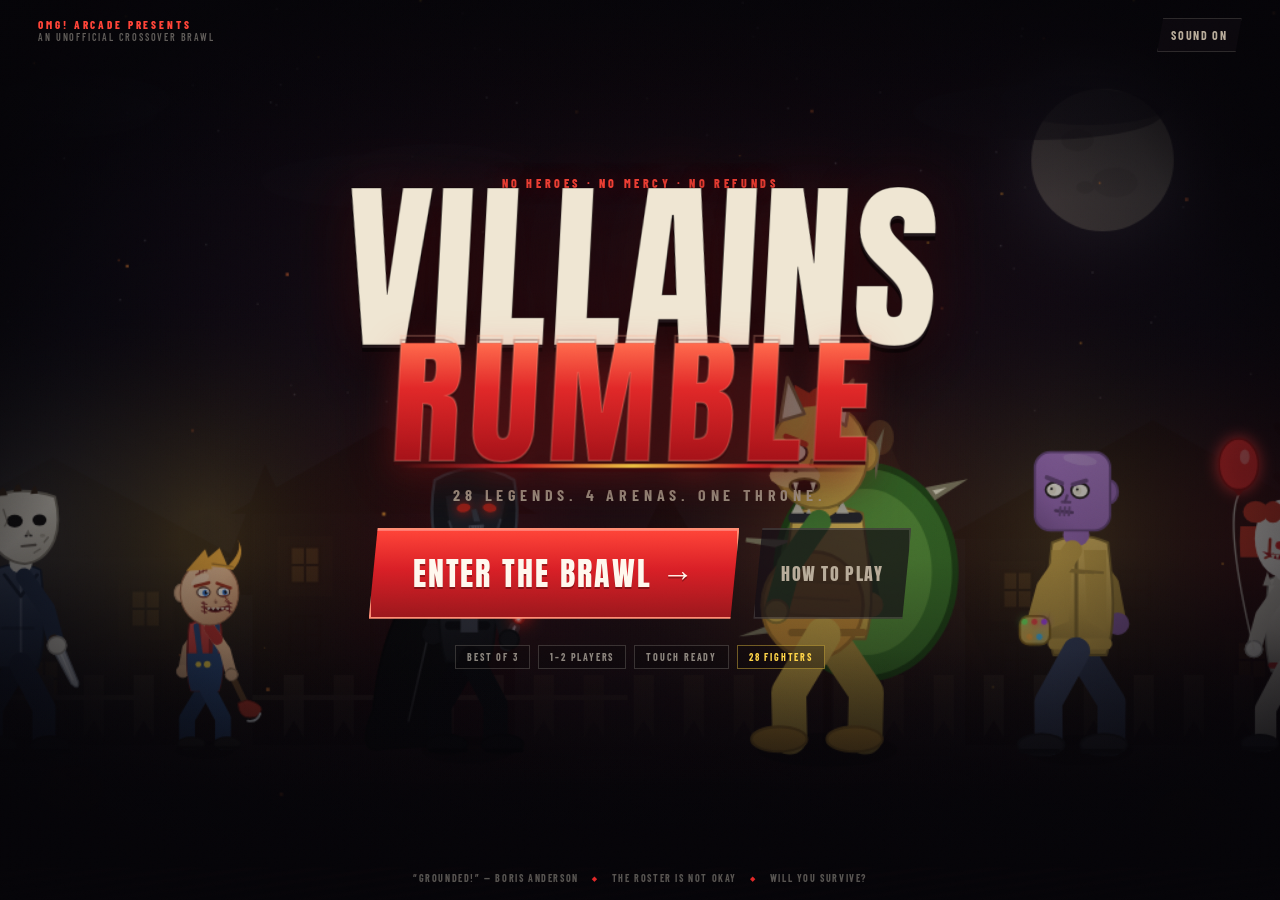
==== commit f9e1197e: "Save source and v2 conversation for issue #3 Run: 42298834963 Generation: 42298834963-1794003853128" ====
--- a/index.html
+++ b/index.html
@@ -1,112 +1,234 @@
 <!doctype html>
 <html lang="en">
 <head>
-<meta charset="utf-8"><meta name="viewport" content="width=device-width,initial-scale=1,maximum-scale=1,user-scalable=no"><meta name="theme-color" content="#100d18">
-<title>Villainous — Last One Standing</title>
-<style>
-@import url('https://fonts.googleapis.com/css2?family=Barlow+Condensed:wght@500;600;700;800;900&family=DM+Mono:wght@400;500&family=Inter:wght@400;500;600;700;800&display=swap');
-:root{--bg:#100d18;--panel:#1a1623;--line:#393244;--muted:#a19aaa;--white:#f7f1e8;--gold:#ffbf4a;--red:#ff514d;--teal:#5ce0c0}
-*{box-sizing:border-box}body{margin:0;color:var(--white);background:radial-gradient(ellipse at 50% -20%,#31213b 0,transparent 58%),var(--bg);font-family:Inter,system-ui,sans-serif;min-height:100vh;overflow-x:hidden}.wrap{max-width:1440px;margin:auto;padding:20px 34px 30px}.topbar{height:45px;display:flex;align-items:center;justify-content:space-between;margin-bottom:19px}.brand{display:flex;align-items:center;gap:12px;font:800 17px 'Barlow Condensed',sans-serif;letter-spacing:2px}.brand-mark{width:29px;height:29px;background:var(--gold);color:#24162a;clip-path:polygon(50% 0,100% 100%,0 100%);display:grid;place-items:center;font-size:15px;padding-top:6px}.toplinks{display:flex;gap:10px;align-items:center}.pill{border:1px solid var(--line);border-radius:20px;color:#c7c0cc;padding:8px 13px;font-size:10px;letter-spacing:1.2px;text-transform:uppercase}.pill b{color:var(--gold)}.eyebrow{color:var(--gold);text-transform:uppercase;letter-spacing:3px;font:700 11px 'DM Mono',monospace}.hero{display:flex;align-items:end;justify-content:space-between;margin-bottom:20px}.hero h1{font:900 clamp(36px,5vw,62px)/.92 'Barlow Condensed',sans-serif;letter-spacing:-1px;margin:9px 0 0;text-transform:uppercase}.hero h1 span{color:var(--red)}.hero-note{max-width:280px;color:#aea6b5;font-size:12px;line-height:1.6;text-align:right}.arena{position:relative;border:1px solid #494052;border-radius:13px;overflow:hidden;background:#17121e;box-shadow:0 24px 70px #0007}.canvas-wrap{position:relative;width:100%;aspect-ratio:16/6.7;min-height:310px;max-height:510px;background:#16121d}.canvas-wrap canvas{display:block;width:100%;height:100%}.stage-tag{position:absolute;top:68px;left:17px;font:11px 'DM Mono',monospace;color:#ded6e1;letter-spacing:1px;text-transform:uppercase;background:#0d0a12a8;border:1px solid #ffffff20;border-radius:4px;padding:7px 10px}.stage-tag span{color:var(--gold)}.hud{position:absolute;inset:15px 19px auto;display:flex;align-items:flex-start;justify-content:space-between;pointer-events:none}.fighter-hud{width:39%;}.fighter-hud.right{text-align:right}.name-row{display:flex;align-items:center;gap:10px;margin-bottom:7px}.right .name-row{justify-content:flex-end}.portrait{width:33px;height:33px;border:1px solid #ffffff55;border-radius:7px;background:#241d2c;display:grid;place-items:center;font-size:19px}.fighter-name{font:800 19px 'Barlow Condensed',sans-serif;text-transform:uppercase;letter-spacing:1px;text-shadow:0 2px 6px #000}.health{height:13px;background:#211a25;border:1px solid #867482;transform:skewX(-10deg);padding:2px;box-shadow:0 2px 9px #0008}.health-fill{height:100%;width:100%;background:linear-gradient(90deg,#fbd66c,#ff8f3c);transition:width .18s}.right .health-fill{margin-left:auto;background:linear-gradient(90deg,#ff665b,#e8334b)}.meter{height:4px;margin-top:5px;background:#ffffff20;width:70%;}.right .meter{margin-left:auto}.meter-fill{height:100%;width:26%;background:#64dcc2}.round-clock{font:800 26px 'Barlow Condensed',sans-serif;color:var(--white);text-shadow:0 2px 10px #000;min-width:55px;text-align:center;padding-top:4px}.round-clock small{display:block;color:var(--gold);font:9px 'DM Mono',monospace;letter-spacing:1.5px}.intro-overlay{position:absolute;inset:0;background:#100d18b8;backdrop-filter:blur(3px);display:flex;align-items:center;justify-content:center;text-align:center;transition:opacity .25s}.intro-card{max-width:440px;padding:20px}.versus{font:900 48px 'Barlow Condensed',sans-serif;letter-spacing:4px;color:var(--gold);text-shadow:0 0 25px #ffae5366}.intro-card h2{font:900 29px 'Barlow Condensed',sans-serif;text-transform:uppercase;letter-spacing:2px;margin:5px 0}.intro-card p{color:#c3b9c9;font-size:12px;line-height:1.6;margin:8px auto 16px}.primary{border:0;border-radius:5px;background:var(--gold);color:#231626;font:800 13px 'Barlow Condensed',sans-serif;letter-spacing:1.7px;text-transform:uppercase;padding:12px 25px;cursor:pointer;box-shadow:0 4px 0 #9c6327;transition:.15s}.primary:hover{transform:translateY(-2px);filter:brightness(1.08)}.bottom-row{display:grid;grid-template-columns:1fr 310px;gap:14px;margin-top:14px}.roster-box,.controls-box{border:1px solid var(--line);border-radius:9px;background:#191520;padding:14px 15px}.section-head{display:flex;align-items:center;justify-content:space-between;margin-bottom:12px}.section-title{font:700 14px 'Barlow Condensed',sans-serif;letter-spacing:1.4px;text-transform:uppercase}.section-title span{color:var(--gold)}.selection-label{font:10px 'DM Mono',monospace;color:#a49baa}.roster{display:grid;grid-template-columns:repeat(8,minmax(0,1fr));gap:7px}.fighter-card{min-height:63px;cursor:pointer;border:1px solid #383141;border-radius:5px;background:linear-gradient(140deg,#282130,#1d1924);padding:8px;position:relative;overflow:hidden;transition:.16s;user-select:none}.fighter-card:hover{border-color:#8f788a;transform:translateY(-2px)}.fighter-card.selected{border-color:var(--gold);box-shadow:inset 0 0 0 1px var(--gold),0 0 14px #ffbf4a22;background:linear-gradient(140deg,#443326,#271e28)}.card-icon{font-size:19px;display:block;margin-bottom:5px;line-height:1}.card-name{display:block;font:700 11px 'Barlow Condensed',sans-serif;line-height:1.05;letter-spacing:.3px;text-transform:uppercase;color:#eee8ec}.card-sub{display:none}.fighter-card.selected:after{content:'P1';position:absolute;right:4px;top:4px;color:#17111c;background:var(--gold);font:700 8px 'DM Mono',monospace;padding:2px 4px;border-radius:2px}.controls-box{display:flex;flex-direction:column;justify-content:space-between}.ctrl-title{font:700 14px 'Barlow Condensed',sans-serif;letter-spacing:1.4px;text-transform:uppercase;margin-bottom:9px}.control-line{display:flex;align-items:center;gap:8px;margin:6px 0;color:#aaa2b1;font-size:10px}.key{min-width:24px;text-align:center;color:#f6f0e9;border:1px solid #564c5d;background:#25202c;padding:4px 5px;border-radius:3px;font:10px 'DM Mono',monospace}.control-tip{border-top:1px solid #37313f;margin-top:8px;padding-top:8px;color:#817987;font:9px 'DM Mono',monospace;line-height:1.45}.announcement{position:absolute;left:50%;top:48%;transform:translate(-50%,-50%) scale(.8);font:900 46px 'Barlow Condensed',sans-serif;text-transform:uppercase;letter-spacing:4px;text-align:center;color:var(--gold);text-shadow:0 3px 0 #602e30,0 0 24px #ffab4b;opacity:0;pointer-events:none;transition:.15s;white-space:nowrap}.announcement.show{opacity:1;transform:translate(-50%,-50%) scale(1)}.touch-controls{display:none}.footer{display:flex;justify-content:space-between;margin-top:11px;color:#746d7a;font:9px 'DM Mono',monospace;letter-spacing:.7px;text-transform:uppercase}.footer b{color:#a59da9;font-weight:500}
-@media(max-width:900px){.wrap{padding:16px}.bottom-row{grid-template-columns:1fr}.controls-box{display:grid;grid-template-columns:1fr 1fr;gap:2px 16px}.control-tip{grid-column:span 2}.roster{grid-template-columns:repeat(6,minmax(0,1fr))}.canvas-wrap{aspect-ratio:16/8;min-height:290px}.hero-note{display:none}}
-@media(max-width:540px){.wrap{padding:10px}.topbar{margin-bottom:13px}.toplinks .pill:first-child{display:none}.hero{margin-bottom:13px}.hero h1{font-size:42px}.hero .eyebrow{font-size:9px}.canvas-wrap{aspect-ratio:1/1;min-height:365px;max-height:470px}.hud{inset:10px 9px auto}.fighter-hud{width:39%}.fighter-name{font-size:14px}.portrait{width:27px;height:27px;font-size:15px}.round-clock{font-size:22px;min-width:40px}.health{height:11px}.roster-box,.controls-box{padding:11px}.roster{grid-template-columns:repeat(4,minmax(0,1fr));gap:6px}.fighter-card{min-height:57px;padding:7px}.card-icon{font-size:17px}.card-name{font-size:10px}.controls-box{display:none}.touch-controls{display:flex;justify-content:space-between;position:absolute;inset:auto 10px 12px;pointer-events:none}.touch-group{display:flex;gap:7px;pointer-events:auto}.touch-btn{width:46px;height:46px;border:1px solid #ffffff50;border-radius:50%;background:#1b1726c9;color:white;font:700 11px 'Barlow Condensed',sans-serif;touch-action:none;user-select:none}.touch-btn.hit{background:#b63c47cb}.touch-btn.guard{background:#315c73cf}.touch-btn:active{transform:scale(.94);background:var(--gold);color:#211625}.stage-tag{font-size:9px;top:57px;left:9px}.footer{font-size:8px}.announcement{font-size:35px}}
-</style>
+  <meta charset="utf-8" />
+  <meta name="viewport" content="width=device-width, initial-scale=1, viewport-fit=cover, maximum-scale=1, user-scalable=no" />
+  <meta name="theme-color" content="#070509" />
+  <link rel="icon" href="data:image/svg+xml,%3Csvg xmlns='http://www.w3.org/2000/svg' viewBox='0 0 64 64'%3E%3Crect width='64' height='64' fill='%23070509'/%3E%3Cpath d='M12 14h40L38 54H26z' fill='%23e12828'/%3E%3Cpath d='M26 26h12l-6 18z' fill='%23ffd447'/%3E%3C/svg%3E" />
+  <title>VILLAINS: RUMBLE — 28 Villains. One Throne.</title>
+  <meta name="description" content="A 2D arcade fighting game starring Michael Myers, Chucky, Darth Vader, Bowser, Thanos, Bill Cipher and more. Best of three. No heroes." />
+  <link rel="preconnect" href="https://fonts.googleapis.com" />
+  <link rel="preconnect" href="https://fonts.gstatic.com" crossorigin />
+  <link href="https://fonts.googleapis.com/css2?family=Anton&family=Barlow+Condensed:ital,wght@0,400;0,600;0,700;0,800;0,900;1,600&display=swap" rel="stylesheet" />
+  <link rel="stylesheet" href="css/style.css" />
 </head>
 <body>
-<main class="wrap">
-<header class="topbar"><div class="brand"><div class="brand-mark">V</div><span>AFTER DARK ARCADE</span></div><div class="toplinks"><div class="pill">MODE <b>1 PLAYER</b></div><div class="pill">BUILD <b>01 · ARENA</b></div></div></header>
-<section class="hero"><div><div class="eyebrow">A rogues' gallery rumble · player vs cpu</div><h1>VILLAINOUS <span>!</span></h1></div><div class="hero-note">Pick your nightmare. Step into the spotlight.<br>Only one villain leaves the arena.</div></section>
-<section class="arena"><div class="canvas-wrap"><canvas id="game" aria-label="Villainous fighting game arena"></canvas><div class="stage-tag">STAGE 01 <span>·</span> THE ABANDONED CARNIVAL</div><div class="hud"><div class="fighter-hud"><div class="name-row"><div class="portrait" id="pIcon">🎃</div><div class="fighter-name" id="pName">MICHAEL MYERS</div></div><div class="health"><div class="health-fill" id="pHealth"></div></div><div class="meter"><div class="meter-fill" id="pMeter"></div></div></div><div class="round-clock"><span id="clock">99</span><small>ROUND 01</small></div><div class="fighter-hud right"><div class="name-row"><div class="fighter-name" id="eName">CHUCKY</div><div class="portrait" id="eIcon">🧸</div></div><div class="health"><div class="health-fill" id="eHealth"></div></div><div class="meter"><div class="meter-fill" id="eMeter" style="background:#ff7268"></div></div></div></div><div class="announcement" id="announce">FIGHT!</div><div class="intro-overlay" id="intro"><div class="intro-card"><div class="eyebrow">the night is young</div><div class="versus">VS</div><h2 id="introTitle">Choose your villain</h2><p id="introText">Select a fighter below, then enter the arena.<br>Challenge the CPU in a best-of-one showdown.</p><button class="primary" id="playBtn">ENTER THE ARENA&nbsp; ↗</button></div></div><div class="touch-controls"><div class="touch-group"><button class="touch-btn" data-key="left">◀</button><button class="touch-btn" data-key="right">▶</button><button class="touch-btn" data-key="jump">JUMP</button></div><div class="touch-group"><button class="touch-btn guard" data-key="block">GUARD</button><button class="touch-btn hit" data-key="attack">HIT</button><button class="touch-btn hit" data-key="special">SPEC</button></div></div></div></section>
-<section class="bottom-row"><div class="roster-box"><div class="section-head"><div class="section-title">Choose your villain <span>· 25 fighters</span></div><div class="selection-label" id="selectLabel">P1 SELECTED · MICHAEL MYERS</div></div><div class="roster" id="roster"></div></div><aside class="controls-box"><div><div class="ctrl-title">How to play</div><div class="control-line"><span class="key">A</span><span class="key">D</span> Move <span class="key">W</span> Jump</div><div class="control-line"><span class="key">J</span> Strike <span class="key">K</span> Special</div><div class="control-line"><span class="key">L</span> Guard <span class="key">↵</span> Start / rematch</div></div><div class="control-tip">LAND HITS TO BUILD SPECIAL METER.<br>GUARD TO REDUCE INCOMING DAMAGE.</div></aside></section>
-<footer class="footer"><span>ORIGINAL FAN-MADE ARCADE FIGHTER</span><span><b>WASD</b> MOVE &nbsp;·&nbsp; <b>J/K</b> ATTACK &nbsp;·&nbsp; <b>L</b> GUARD</span></footer>
-</main>
-<script>
-const cast=[
-{id:'myers',name:'Michael Myers',icon:'🎃',tag:'THE SHAPE',skin:'#e3c9b0',hair:'#29272c',shirt:'#172743',pants:'#17263c',accent:'#dedbd0',weapon:'knife',style:'mask'},
-{id:'chucky',name:'Chucky',icon:'🧸',tag:'GOOD GUY GONE BAD',skin:'#f0c2a1',hair:'#eaa32d',shirt:'#294fc2',pants:'#5470b7',accent:'#e74335',weapon:'axe',style:'doll'},
-{id:'vader',name:'Darth Vader',icon:'🛡️',tag:'DARK LORD',skin:'#16151c',hair:'#111116',shirt:'#111116',pants:'#18171c',accent:'#d5d3d5',weapon:'saber',style:'helmet'},
-{id:'boris',name:'Boris Anderson',icon:'👨🏻',tag:'PUNISHMENT DAY',skin:'#d6af91',hair:'#563a2d',shirt:'#305b38',pants:'#32558b',accent:'#d84338',weapon:'fist',style:'dad'},
-{id:'bowser',name:'Bowser',icon:'🐲',tag:'KOOPA KING',skin:'#dba94a',hair:'#d94c27',shirt:'#d94929',pants:'#896037',accent:'#eacb4b',weapon:'claw',style:'dragon'},
-{id:'bison',name:'M. Bison',icon:'🎖️',tag:'PSYCHO POWER',skin:'#d7d1d1',hair:'#ece8df',shirt:'#bc2438',pants:'#8e1c32',accent:'#e9d8b8',weapon:'fist',style:'cap'},
-{id:'concussion',name:'Concussion Beast',icon:'🥊',tag:'CONCUSSION TIME',skin:'#e8c5a5',hair:'#e1bc50',shirt:'#e8e2d9',pants:'#5b9bce',accent:'#e57c29',weapon:'fist',style:'beast'},
-{id:'plankton',name:'Sheldon J. Plankton',icon:'🦠',tag:'EVIL GENIUS',skin:'#38b970',hair:'#164c3c',shirt:'#36aa6b',pants:'#277d58',accent:'#ef3c46',weapon:'laser',style:'tiny'},
-{id:'tom',name:'Big Baby Tom',icon:'😤',tag:'TANTRUM KING',skin:'#efc7a6',hair:'#70452f',shirt:'#4167ad',pants:'#ad8859',accent:'#f2f1e7',weapon:'fist',style:'heavy'},
-{id:'jafar',name:'Jafar',icon:'🐍',tag:'ROYAL SORCERER',skin:'#ba8058',hair:'#211722',shirt:'#81283a',pants:'#342039',accent:'#cfad52',weapon:'staff',style:'wizard'},
-{id:'ren',name:'Ren Hoek',icon:'🐕',tag:'PSYCHOTIC CHIHUAHUA',skin:'#c39a71',hair:'#b88962',shirt:'#bd9b73',pants:'#a67464',accent:'#ed7c9e',weapon:'claw',style:'dog'},
-{id:'elmer',name:'Elmer Fudd',icon:'🎯',tag:'WABBIT HUNTER',skin:'#ebc6a1',hair:'#5c4832',shirt:'#3861a4',pants:'#5e4734',accent:'#e6d3a8',weapon:'blaster',style:'hunter'},
-{id:'killjoy',name:'Killjoy',icon:'🤡',tag:'THE CARNIVAL CLOWN',skin:'#e8e2d7',hair:'#17151a',shirt:'#b72135',pants:'#bc2637',accent:'#e9c430',weapon:'knife',style:'clown'},
-{id:'lilith',name:'Lilith Lafey',icon:'🧙‍♀️',tag:'WITCH OF THE HOUSE',skin:'#d9c1b6',hair:'#a63835',shirt:'#241a2d',pants:'#1a1723',accent:'#af383b',weapon:'magic',style:'witch'},
-{id:'cyclops',name:'Cyclops',icon:'👁️',tag:'THE EATER',skin:'#ad825e',hair:'#533a2e',shirt:'#986d4b',pants:'#735339',accent:'#ebc949',weapon:'club',style:'cyclops'},
-{id:'jason',name:'Jason Voorhees',icon:'🏒',tag:'CAMP BLOOD',skin:'#bda899',hair:'#352a24',shirt:'#5c493d',pants:'#222227',accent:'#c9b8a9',weapon:'machete',style:'hockey'},
-{id:'freddy',name:'Freddy Krueger',icon:'🔥',tag:'NIGHTMARE KING',skin:'#aa6856',hair:'#33251e',shirt:'#9c2635',pants:'#211b1b',accent:'#487649',weapon:'claw',style:'burned'},
-{id:'bill',name:'Big Drunk Bill',icon:'🍺',tag:'LAST CALL',skin:'#deb597',hair:'#664832',shirt:'#85b5c3',pants:'#514239',accent:'#444047',weapon:'bottle',style:'heavy'},
-{id:'rawhead',name:'Rawhead Rex',icon:'🦁',tag:'THE DEMON',skin:'#a96649',hair:'#3b2927',shirt:'#493d3a',pants:'#352f32',accent:'#a78651',weapon:'claw',style:'demon'},
-{id:'ogre',name:'Ogre',icon:'👹',tag:'THE HOLLOW',skin:'#888d88',hair:'#555b57',shirt:'#686c67',pants:'#6e4a32',accent:'#afa89c',weapon:'club',style:'ogre'},
-{id:'thanos',name:'Thanos',icon:'🟣',tag:'THE MAD TITAN',skin:'#7862a0',hair:'#3c2943',shirt:'#564485',pants:'#37436c',accent:'#e5b341',weapon:'gauntlet',style:'titan'},
-{id:'cipher',name:'Bill Cipher',icon:'👁️',tag:'DREAM DEMON',skin:'#ffd84a',hair:'#f7c82d',shirt:'#f2ce42',pants:'#cf8f29',accent:'#293047',weapon:'magic',style:'triangle'},
-{id:'krool',name:'King K. Rool',icon:'🐊',tag:'THE CROC KING',skin:'#62a54f',hair:'#246443',shirt:'#4d953e',pants:'#477e38',accent:'#e0bd48',weapon:'claw',style:'croc'},
-{id:'dracula',name:'Count Dracula',icon:'🧛',tag:'THE UNDEAD',skin:'#e5d7cf',hair:'#241e2a',shirt:'#241b2a',pants:'#18141e',accent:'#b32243',weapon:'magic',style:'vampire'},
-{id:'pennywise',name:'Pennywise',icon:'🎈',tag:'DANCING CLOWN',skin:'#eee0d5',hair:'#d84a28',shirt:'#ddd5ca',pants:'#bdb5a8',accent:'#b53034',weapon:'magic',style:'clown'}
-];
-const $=s=>document.querySelector(s), canvas=$('#game'),ctx=canvas.getContext('2d');let selected=0,enemyIndex=1,playing=false,ended=false,remaining=99,last=0,raf=0,announceTimer=0,keys={},touch={};
-let p={x:.25,y:0,vx:0,vy:0,hp:100,meter:26,face:1,attack:0,attackCd:0,guard:false,flash:0,stun:0},e={x:.75,y:0,vx:0,vy:0,hp:100,meter:26,face:-1,attack:0,attackCd:0,guard:false,flash:0,stun:0};
-function makeRoster(){const r=$('#roster');cast.forEach((f,i)=>{const b=document.createElement('button');b.className='fighter-card'+(i===selected?' selected':'');b.innerHTML=`<span class="card-icon">${f.icon}</span><span class="card-name">${f.name}</span>`;b.setAttribute('aria-label',`Choose ${f.name}`);b.onclick=()=>choose(i);r.append(b)})}
-function choose(i){selected=i;enemyIndex=(i===1?0:1);document.querySelectorAll('.fighter-card').forEach((el,n)=>el.classList.toggle('selected',n===i));$('#selectLabel').textContent=`P1 SELECTED · ${cast[i].name.toUpperCase()}`;updateHud();if(!playing){$('#introTitle').textContent=`${cast[i].name} enters`;$('#introText').innerHTML=`${cast[i].tag.toLowerCase()} faces ${cast[enemyIndex].name}.<br>Pick your moment. Make it count.`}}
-function updateHud(){$('#pName').textContent=cast[selected].name;$('#pIcon').textContent=cast[selected].icon;$('#eName').textContent=cast[enemyIndex].name;$('#eIcon').textContent=cast[enemyIndex].icon;$('#pHealth').style.width=Math.max(0,p.hp)+'%';$('#eHealth').style.width=Math.max(0,e.hp)+'%';$('#pMeter').style.width=p.meter+'%';$('#eMeter').style.width=e.meter+'%';$('#clock').textContent=Math.ceil(remaining)}
-function size(){const dpr=Math.min(devicePixelRatio||1,2),r=canvas.getBoundingClientRect();canvas.width=Math.floor(r.width*dpr);canvas.height=Math.floor(r.height*dpr);ctx.setTransform(dpr,0,0,dpr,0,0)}new ResizeObserver(size).observe(canvas);
-function start(){if(playing)return;playing=true;ended=false;remaining=99;p={x:.25,y:0,vx:0,vy:0,hp:100,meter:26,face:1,attack:0,attackCd:0,guard:false,flash:0,stun:0};e={x:.75,y:0,vx:0,vy:0,hp:100,meter:26,face:-1,attack:0,attackCd:0,guard:false,flash:0,stun:0};$('#intro').style.display='none';say('FIGHT!');updateHud();last=performance.now();cancelAnimationFrame(raf);raf=requestAnimationFrame(loop)}
-function say(text){const el=$('#announce');el.textContent=text;el.classList.add('show');clearTimeout(announceTimer);announceTimer=setTimeout(()=>el.classList.remove('show'),1050)}
-function endGame(){if(ended)return;ended=true;playing=false;let winner=p.hp===e.hp?'DRAW':p.hp>e.hp?cast[selected].name:cast[enemyIndex].name;say(winner==='DRAW'?'DRAW!':`${winner} WINS!`);setTimeout(()=>{const intro=$('#intro');intro.style.display='flex';$('#introTitle').textContent=winner==='DRAW'?'A brutal stalemate':`${winner} wins!`;$('#introText').innerHTML='The arena is hungry for another round.<br>Choose a villain or run it back.';$('#playBtn').textContent='FIGHT AGAIN  ↗'},1200)}
-function loop(now){if(!playing)return;let dt=Math.min(.034,(now-last)/1000);last=now;remaining-=dt;if(remaining<=0){remaining=0;updateHud();endGame();draw();return}update(dt);draw();updateHud();raf=requestAnimationFrame(loop)}
-function down(k){return !!(keys[k]||touch[k])}
-function update(dt){let W=canvas.clientWidth,H=canvas.clientHeight,ground=H*.79,speed=270,px=p.x*W,ex=e.x*W;p.face=px<ex?1:-1;e.face=ex<px?1:-1;
-if(p.stun>0)p.stun-=dt;if(p.attackCd>0)p.attackCd-=dt;if(p.attack>0)p.attack-=dt;if(p.flash>0)p.flash-=dt;
-p.guard=down('l')||down('block');if(p.stun<=0){let dir=(down('d')||down('right')?1:0)-(down('a')||down('left')?1:0);p.vx=dir*speed*(p.guard?.38:1);p.x+=p.vx*dt/W;if((down('w')||down('jump'))&&p.y===0){p.vy=-570}if((down('j')||down('attack'))&&p.attackCd<=0)strike(p,e,false);if((down('k')||down('special'))&&p.attackCd<=0&&p.meter>=45)strike(p,e,true)}
-let gap=ex-px,dist=Math.abs(gap);e.guard=dist<100&&Math.random()<.028;if(e.stun>0)e.stun-=dt;if(e.attackCd>0)e.attackCd-=dt;if(e.attack>0)e.attack-=dt;if(e.flash>0)e.flash-=dt;if(e.stun<=0){if(dist>82){e.vx=Math.sign(-gap)*speed*.42;e.x+=e.vx*dt/W}else{e.vx=0;if(e.attackCd<=0&&Math.random()<dt*1.35)strike(e,p,Math.random()<.21&&e.meter>=45)}}
-for(const f of [p,e]){f.vy+=1450*dt;f.y+=f.vy*dt;if(f.y>0){f.y=0;f.vy=0}f.x=Math.max(.06,Math.min(.94,f.x));if(f.attack>.12&&f.attack<.3&&f.hitTarget!==true){let other=f===p?e:p,wd=Math.abs(f.x-other.x)*W;if(wd<120&&Math.abs(f.y-other.y)<105){let damage=f.special?19:8;if(other.guard)damage=Math.ceil(damage*.27);other.hp=Math.max(0,other.hp-damage);other.stun=other.guard?.08:.18;other.flash=.15;other.x+=f.face*.025;f.meter=Math.min(100,f.meter+(f.special?0:14));f.hitTarget=true}}if(f.attack<=0)f.hitTarget=false}
-if(p.hp<=0||e.hp<=0)endGame()}
-function strike(a,b,special){a.special=special;a.attack=.32;a.attackCd=special?.78:.42;a.hitTarget=false;if(special)a.meter-=45;else a.meter=Math.min(100,a.meter+3)}
-window.addEventListener('keydown',ev=>{let k=ev.key.toLowerCase();if([' ','arrowleft','arrowright','arrowup'].includes(k))ev.preventDefault();keys[k]=true;if(k==='enter'&&!playing)start()});window.addEventListener('keyup',ev=>keys[ev.key.toLowerCase()]=false);$('#playBtn').onclick=start;
-document.querySelectorAll('.touch-btn').forEach(btn=>{const k=btn.dataset.key;for(const ev of ['pointerdown','pointerup','pointercancel','pointerleave'])btn.addEventListener(ev,e=>{e.preventDefault();touch[k]=ev==='pointerdown';if(ev==='pointerdown')btn.setPointerCapture?.(e.pointerId)})});
-function draw(){const W=canvas.clientWidth,H=canvas.clientHeight;if(!W||!H)return;ctx.clearRect(0,0,W,H);const bg=ctx.createLinearGradient(0,0,0,H);bg.addColorStop(0,'#1c1524');bg.addColorStop(.52,'#392431');bg.addColorStop(1,'#18131d');ctx.fillStyle=bg;ctx.fillRect(0,0,W,H);
-// carnival moon + haze
-let moonX=W*.51,moonY=H*.32,rad=Math.min(W,H)*.14;let mg=ctx.createRadialGradient(moonX,moonY,rad*.15,moonX,moonY,rad*1.6);mg.addColorStop(0,'#edc68f32');mg.addColorStop(1,'#edc68f00');ctx.fillStyle=mg;ctx.fillRect(moonX-rad*2,moonY-rad*2,rad*4,rad*4);ctx.fillStyle='#edc68f';ctx.globalAlpha=.12;ctx.beginPath();ctx.arc(moonX,moonY,rad*.58,0,Math.PI*2);ctx.fill();ctx.globalAlpha=1;
-// distant carnival tent and striped lights
-ctx.fillStyle='#241b28';ctx.beginPath();ctx.moveTo(W*.03,H*.62);ctx.lineTo(W*.16,H*.26);ctx.lineTo(W*.29,H*.62);ctx.fill();ctx.fillRect(W*.08,H*.48,W*.16,H*.15);ctx.fillStyle='#b84843';ctx.globalAlpha=.25;ctx.beginPath();ctx.moveTo(W*.16,H*.26);ctx.lineTo(W*.21,H*.62);ctx.lineTo(W*.16,H*.62);ctx.fill();ctx.globalAlpha=1;
-for(let i=0;i<19;i++){let x=i*W/18,y=H*(.49+(i%3)*.035);ctx.fillStyle=i%2?'#e79c4f':'#a94359';ctx.globalAlpha=.6;ctx.beginPath();ctx.arc(x,y,2.4,0,Math.PI*2);ctx.fill()}ctx.globalAlpha=1;
-// crowd silhouettes
-for(let i=0;i<36;i++){let x=i*W/35,y=H*.68+Math.sin(i*12)*3;ctx.fillStyle=i%3?'#1a151d':'#231923';ctx.beginPath();ctx.arc(x,y-13,5+(i%3),0,Math.PI*2);ctx.fill();ctx.fillRect(x-6,y-9,12,22)}
-let horizon=H*.72;ctx.fillStyle='#29212a';ctx.fillRect(0,horizon,W,H-horizon);ctx.strokeStyle='#48323a';ctx.lineWidth=1;for(let i=0;i<9;i++){let y=horizon+(H-horizon)*i/9;ctx.globalAlpha=.35;ctx.beginPath();ctx.moveTo(0,y);ctx.lineTo(W,y);ctx.stroke()}ctx.globalAlpha=1;for(let i=0;i<14;i++){let x=(i/14)*W;ctx.strokeStyle='#48323a';ctx.beginPath();ctx.moveTo(W*.5,horizon);ctx.lineTo(x,H);ctx.stroke()}
-// spotlight glow
-for(let x of [p.x*W,e.x*W]){let g=ctx.createRadialGradient(x,H*.76,5,x,H*.76,W*.17);g.addColorStop(0,'#f8be7022');g.addColorStop(1,'#f8be7000');ctx.fillStyle=g;ctx.fillRect(x-W*.17,H*.47,W*.34,H*.53)}
-const ground=H*.79;drawFighter(p,cast[selected],W,H,ground,true);drawFighter(e,cast[enemyIndex],W,H,ground,false);
-// vignette
-let vg=ctx.createRadialGradient(W/2,H*.5,H*.2,W/2,H*.5,W*.75);vg.addColorStop(.6,'#00000000');vg.addColorStop(1,'#08060cb0');ctx.fillStyle=vg;ctx.fillRect(0,0,W,H)}
-function rounded(x,y,w,h,r,color){ctx.fillStyle=color;ctx.beginPath();ctx.roundRect(x,y,w,h,r);ctx.fill()}
-function drawFighter(f,d,W,H,ground,isPlayer){let x=f.x*W,y=ground-f.y,scale=Math.max(.78,Math.min(1.24,H/340));ctx.save();ctx.translate(x,y);if(f.face<0)ctx.scale(-1,1);ctx.scale(scale,scale);ctx.globalAlpha=.45;ctx.fillStyle='#09080c';ctx.beginPath();ctx.ellipse(0,0,37,8,0,0,Math.PI*2);ctx.fill();ctx.globalAlpha=1;let hurt=f.flash>0;let skin=hurt?'#fff':d.skin,shirt=hurt?'#fff':d.shirt,pants=hurt?'#fff':d.pants,accent=d.accent;
-let legSpread=f.attack>0?7:0; // feet and legs
-rounded(-23,-43,18,42,7,pants);rounded(5,-43,18,42,7,pants);rounded(-26,-8,26,10,4,d.style==='hockey'?'#111':d.style==='tiny'?'#176047':d.style==='wizard'?'#261a2a':d.style==='heavy'?'#ececec':d.style==='dog'?'#bb7b67':d.style==='demon'?'#463332':d.style==='ogre'?'#604632':d.style==='triangle'?'#bd8020':d.style==='croc'?'#ad9845':d.style==='titan'?'#bd9634':'#17151a');rounded(2,-8,29,10,4,d.style==='heavy'?'#ececec':d.style==='tiny'?'#176047':d.style==='croc'?'#ad9845':'#17151a');
-// torso silhouette variants
-let bodyW=d.style==='heavy'?60:d.style==='tiny'?30:d.style==='ogre'?58:d.style==='titan'?53:d.style==='croc'?63:42;rounded(-bodyW/2,-102,bodyW,61,13,shirt);if(d.style==='dad'){ctx.strokeStyle='#ce3439';ctx.lineWidth=3;ctx.beginPath();ctx.moveTo(0,-95);ctx.lineTo(0,-72);ctx.stroke()}if(d.style==='hunter'){rounded(-22,-100,44,12,3,'#d7c6a8')}if(d.style==='hockey'){ctx.strokeStyle='#d5cec2';ctx.lineWidth=2;for(let i=-1;i<=1;i++) {ctx.beginPath();ctx.moveTo(i*12,-95);ctx.lineTo(i*12,-72);ctx.stroke()}}if(d.style==='demon'||d.style==='ogre'){ctx.fillStyle='#d68b66';for(let i=0;i<4;i++){ctx.beginPath();ctx.arc(-17+i*11,-85+(i%2)*9,2,0,Math.PI*2);ctx.fill()}}if(d.style==='titan'){rounded(11,-96,11,18,2,accent);for(let i=0;i<3;i++){ctx.fillStyle='#e7b840';ctx.beginPath();ctx.arc(16,-94+i*5,1.3,0,7);ctx.fill()}}
-// arms
-rounded(-bodyW/2-9,-99,14,47,7,shirt);rounded(bodyW/2-4,-99,14,47,7,shirt);rounded(-bodyW/2-11,-57,16,14,7,skin);rounded(bodyW/2-3,-57,16,14,7,skin);
-// head
-let headW=d.style==='heavy'?34:d.style==='tiny'?15:d.style==='ogre'?35:d.style==='croc'?33:29,headY=-119;rounded(-headW/2,headY-headW*.65,headW,headW*1.15,10,skin);
-// hair/headwear details
-if(d.style==='mask'||d.style==='hockey'){ctx.fillStyle=d.style==='hockey'?'#d8d1c5':'#d6d2c9';ctx.beginPath();ctx.ellipse(0,headY-4,headW*.58,headW*.67,0,0,Math.PI*2);ctx.fill();ctx.strokeStyle='#7d7776';ctx.lineWidth=1;ctx.beginPath();ctx.moveTo(-11,headY-12);ctx.lineTo(-7,headY-8);ctx.moveTo(6,headY-13);ctx.lineTo(10,headY-9);ctx.stroke();ctx.fillStyle='#201e22';ctx.fillRect(-10,headY-2,5,2);ctx.fillRect(5,headY-2,5,2);if(d.style==='hockey'){ctx.fillStyle='#a9423f';ctx.beginPath();ctx.moveTo(-12,headY-15);ctx.lineTo(-7,headY-12);ctx.lineTo(-12,headY-9);ctx.fill();ctx.beginPath();ctx.moveTo(10,headY-15);ctx.lineTo(5,headY-12);ctx.lineTo(10,headY-9);ctx.fill()}}
-else if(d.style==='helmet'){ctx.fillStyle='#090a0d';ctx.beginPath();ctx.ellipse(0,headY-7,headW*.62,headW*.74,0,Math.PI,Math.PI*2);ctx.lineTo(headW*.6,headY+4);ctx.lineTo(8,headY+10);ctx.lineTo(0,headY+6);ctx.lineTo(-8,headY+10);ctx.lineTo(-headW*.6,headY+4);ctx.fill();ctx.fillStyle='#bbb';ctx.fillRect(-13,headY-1,26,4);ctx.fillStyle='#a92332';ctx.fillRect(-6,headY-15,12,2)}
-else if(d.style==='cap'){ctx.fillStyle=accent;ctx.fillRect(-headW/2-5,headY-15,headW+10,7);ctx.fillRect(-headW/2-2,headY-27,headW+4,15);ctx.fillStyle='#e9e3d6';ctx.fillRect(-headW/2-2,headY-16,headW+4,3)}
-else if(d.style==='clown'){ctx.fillStyle=d.hair;for(let i=0;i<7;i++){ctx.beginPath();ctx.arc(-14+i*4,headY-17-(i%3)*3,5,0,7);ctx.fill()}ctx.fillStyle='#d33';ctx.beginPath();ctx.arc(0,headY+1,3,0,7);ctx.fill();ctx.fillRect(-7,headY+8,14,3)}
-else if(d.style==='triangle'){ctx.fillStyle='#f0c730';ctx.beginPath();ctx.moveTo(0,headY-33);ctx.lineTo(25,headY+5);ctx.lineTo(-25,headY+5);ctx.closePath();ctx.fill();ctx.fillStyle='#fff';ctx.beginPath();ctx.arc(0,headY-5,7,0,7);ctx.fill();ctx.fillStyle='#171522';ctx.beginPath();ctx.arc(0,headY-5,3,0,7);ctx.fill()}
-else {ctx.fillStyle=d.hair;ctx.beginPath();if(d.style==='dog'){ctx.ellipse(-12,headY-5,7,19,-.4,0,7);ctx.ellipse(12,headY-5,7,19,.4,0,7);ctx.ellipse(0,headY-17,headW*.55,9,0,Math.PI,Math.PI*2)}else if(d.style==='wizard'||d.style==='witch'||d.style==='vampire'){ctx.beginPath();ctx.moveTo(-headW*.75,headY-12);ctx.lineTo(0,headY-42);ctx.lineTo(headW*.75,headY-12);ctx.closePath();ctx.fill();if(d.style==='vampire'){ctx.fillStyle='#d9d4db';ctx.beginPath();ctx.moveTo(-21,headY-10);ctx.lineTo(-12,headY-22);ctx.lineTo(-8,headY-10);ctx.fill();ctx.beginPath();ctx.moveTo(21,headY-10);ctx.lineTo(12,headY-22);ctx.lineTo(8,headY-10);ctx.fill()}}else if(d.style==='demon'){for(let i=0;i<6;i++){ctx.beginPath();ctx.moveTo(-20+i*8,headY-13);ctx.lineTo(-17+i*8,headY-36-(i%2)*7);ctx.lineTo(-10+i*8,headY-14);ctx.fill()}}else if(d.style==='ogre'||d.style==='croc'){ctx.ellipse(0,headY-15,headW*.59,11,0,Math.PI,Math.PI*2)}else if(d.style==='burned'){ctx.ellipse(0,headY-18,headW*.58,9,0,Math.PI,Math.PI*2)}else if(d.style==='doll'){for(let i=0;i<4;i++){ctx.beginPath();ctx.arc(-12+i*8,headY-21-(i%2)*5,6,0,7);ctx.fill()}}else if(d.style==='beast'){ctx.beginPath();ctx.moveTo(-16,headY-13);ctx.lineTo(-15,headY-27);ctx.lineTo(-7,headY-20);ctx.lineTo(0,headY-31);ctx.lineTo(7,headY-20);ctx.lineTo(15,headY-27);ctx.lineTo(17,headY-12);ctx.fill()}else if(d.style==='dad'||d.style==='hunter'){ctx.beginPath();ctx.ellipse(0,headY-14,headW*.54,7,0,Math.PI,Math.PI*2);ctx.fill()}else {ctx.beginPath();ctx.ellipse(0,headY-15,headW*.57,10,0,Math.PI,Math.PI*2);ctx.fill()}}
-// facial marks
-if(d.style!=='mask'&&d.style!=='hockey'&&d.style!=='helmet'&&d.style!=='triangle'){ctx.fillStyle=d.style==='cyclops'?'#f2c938':d.style==='burned'?'#7dec75':d.style==='clown'?'#df333e':'#211a20';if(d.style==='cyclops'){ctx.beginPath();ctx.ellipse(0,headY-2,7,9,0,0,7);ctx.fill();ctx.fillStyle='#141015';ctx.beginPath();ctx.arc(0,headY-2,2,0,7);ctx.fill()}else{ctx.beginPath();ctx.ellipse(-8,headY-2,2.3,2,0,0,7);ctx.ellipse(8,headY-2,2.3,2,0,0,7);ctx.fill()}ctx.strokeStyle=d.style==='doll'?'#b82f3d':'#251a20';ctx.lineWidth=2;ctx.beginPath();ctx.moveTo(-7,headY+8);ctx.lineTo(7,headY+8);ctx.stroke();if(d.style==='doll'||d.style==='burned'||d.style==='ogre'){ctx.strokeStyle='#ad4a45';for(let i=0;i<3;i++){ctx.beginPath();ctx.moveTo(-12+i*4,headY-3);ctx.lineTo(-8+i*4,headY+4);ctx.stroke()}}}
-// signature armor/accessory
-if(d.style==='dragon'||d.style==='ogre'){ctx.fillStyle='#dfd5ba';for(let i=0;i<5;i++){ctx.beginPath();ctx.moveTo(-23+i*11,-100);ctx.lineTo(-18+i*11,-112);ctx.lineTo(-13+i*11,-100);ctx.fill()}}if(d.style==='croc'){ctx.fillStyle='#d7bd54';ctx.beginPath();ctx.moveTo(-20,-97);ctx.lineTo(0,-110);ctx.lineTo(20,-97);ctx.lineTo(0,-85);ctx.fill();ctx.fillStyle='#29352c';ctx.fillRect(-2,-102,4,10)}
-// weapon poses
-if(f.attack>0){ctx.strokeStyle=accent;ctx.lineWidth=d.weapon==='saber'?5:4;ctx.lineCap='round';ctx.beginPath();let wx=31,wy=-83-(f.attack*22);ctx.moveTo(18,-78);ctx.lineTo(wx+25,wy-8);ctx.stroke();if(d.weapon==='saber'){ctx.shadowColor='#69d9ff';ctx.shadowBlur=15;ctx.strokeStyle='#c9f8ff';ctx.lineWidth=7;ctx.beginPath();ctx.moveTo(35,-78);ctx.lineTo(67,-113);ctx.stroke();ctx.shadowBlur=0}if(d.weapon==='machete'||d.weapon==='knife'||d.weapon==='axe'){ctx.fillStyle='#c8c8c7';ctx.beginPath();ctx.moveTo(48,-94);ctx.lineTo(69,-114);ctx.lineTo(63,-87);ctx.lineTo(48,-84);ctx.fill();if(d.weapon==='axe'){ctx.beginPath();ctx.moveTo(58,-101);ctx.lineTo(76,-110);ctx.lineTo(73,-91);ctx.lineTo(57,-91);ctx.fill()}}if(d.weapon==='staff'||d.weapon==='club'){ctx.strokeStyle='#8c613b';ctx.lineWidth=7;ctx.beginPath();ctx.moveTo(34,-53);ctx.lineTo(65,-117);ctx.stroke()}if(d.weapon==='magic'||d.weapon==='laser'||d.weapon==='blaster'){ctx.shadowColor=accent;ctx.shadowBlur=18;ctx.fillStyle=accent;ctx.beginPath();ctx.arc(59,-98,8,0,7);ctx.fill();ctx.shadowBlur=0}}
-// guard halo / hit sparks
-if(f.guard){ctx.strokeStyle='#7edcca';ctx.globalAlpha=.62;ctx.lineWidth=2;ctx.beginPath();ctx.arc(0,-76,48,-1.7,1.7);ctx.stroke();ctx.globalAlpha=1}if(f.attack>.12&&f.attack<.3){ctx.fillStyle='#ffd16a';for(let i=0;i<5;i++){let a=i*1.26;ctx.fillRect(49+Math.cos(a)*7,-99+Math.sin(a)*8,3,3)}}
-ctx.restore()}
-makeRoster();choose(0);size();draw();
-</script>
-</body></html>+  <div id="app">
+    <!-- ============ TITLE ============ -->
+    <section id="screenTitle" class="screen title-screen">
+      <canvas id="titleCanvas" class="title-canvas" width="1280" height="720"></canvas>
+      <div class="title-shade"></div>
+      <div class="grain"></div>
+
+      <header class="title-top">
+        <div class="brand-mark">
+          <span class="brand-kicker">OMG! ARCADE PRESENTS</span>
+          <span class="brand-line">AN UNOFFICIAL CROSSOVER BRAWL</span>
+        </div>
+        <div class="title-top-actions">
+          <button id="soundBtn" class="icon-btn" aria-label="Toggle sound">SOUND ON</button>
+        </div>
+      </header>
+
+      <div class="title-center">
+        <p class="eyebrow title-eyebrow">NO HEROES · NO MERCY · NO REFUNDS</p>
+        <h1 class="logo" aria-label="Villains Rumble">
+          <span class="logo-villains">VILLAINS</span>
+          <span class="logo-rumble">RUMBLE</span>
+        </h1>
+        <p class="tagline">28 LEGENDS. 4 ARENAS. ONE THRONE.</p>
+        <div class="title-actions">
+          <button id="startBtn" class="btn btn-primary btn-xl">ENTER THE BRAWL <span class="btn-arrow">→</span></button>
+          <button id="helpBtn" class="btn btn-ghost">HOW TO PLAY</button>
+        </div>
+        <div class="title-meta">
+          <span class="meta-chip">BEST OF 3</span>
+          <span class="meta-chip">1–2 PLAYERS</span>
+          <span class="meta-chip">TOUCH READY</span>
+          <span class="meta-chip meta-hot">28 FIGHTERS</span>
+        </div>
+      </div>
+
+      <footer class="title-footer">
+        <span>“GROUNDED!” — BORIS ANDERSON</span>
+        <span class="foot-dot">◆</span>
+        <span>THE ROSTER IS NOT OKAY</span>
+        <span class="foot-dot">◆</span>
+        <span>WILL YOU SURVIVE?</span>
+      </footer>
+    </section>
+
+    <!-- ============ SELECT ============ -->
+    <section id="screenSelect" class="screen select-screen hidden">
+      <header class="select-header">
+        <button id="backTitle" class="btn btn-small btn-ghost">← TITLE</button>
+        <div class="select-heading">
+          <span class="eyebrow">CUSTOMIZE THE CARNAGE</span>
+          <h2>CHOOSE YOUR VILLAIN</h2>
+        </div>
+        <div class="select-modes">
+          <div class="segmented" id="modeTabs" role="tablist" aria-label="Game mode">
+            <button data-mode="cpu" class="active">VS CPU</button>
+            <button data-mode="local">2P LOCAL</button>
+          </div>
+          <div class="segmented segmented-diff" id="diffTabs" role="tablist" aria-label="CPU difficulty">
+            <button data-diff="rookie">ROOKIE</button>
+            <button data-diff="normal" class="active">STANDARD</button>
+            <button data-diff="nightmare">NIGHTMARE</button>
+          </div>
+          <button id="soundBtn2" class="icon-btn" aria-label="Toggle sound">SOUND ON</button>
+        </div>
+      </header>
+
+      <div class="select-main">
+        <aside class="preview-panel">
+          <div class="preview-frame">
+            <canvas id="previewCanvas" width="720" height="760"></canvas>
+            <div class="preview-scan"></div>
+            <div class="preview-corner tl"></div><div class="preview-corner tr"></div>
+            <div class="preview-corner bl"></div><div class="preview-corner br"></div>
+            <div class="preview-tag" id="previewCount">01 / 28</div>
+            <div class="preview-vs" id="previewVs">BROWSE THE ROSTER</div>
+          </div>
+          <div class="preview-info">
+            <p class="eyebrow" id="pvOrigin">HALLOWEEN (2002)</p>
+            <h3 id="pvName">MICHAEL MYERS</h3>
+            <p class="pv-title" id="pvTitle">THE SHAPE</p>
+            <p class="pv-quote" id="pvQuote">He waited fifteen years. He can wait for you.</p>
+            <div class="stat-grid" id="pvStats"></div>
+            <div class="special-card">
+              <span class="eyebrow">SIGNATURE MOVE</span>
+              <strong id="pvSpecial">THE SHAPE</strong>
+              <p id="pvSpecialDesc">A silent, unstoppable lunge with the kitchen knife.</p>
+            </div>
+          </div>
+        </aside>
+
+        <div class="roster-area">
+          <div class="roster-toolbar">
+            <div class="step-tabs" id="stepTabs">
+              <button data-step="0" class="active"><span>1</span> YOUR FIGHTER</button>
+              <button data-step="1"><span>2</span> OPPONENT</button>
+            </div>
+            <div class="roster-tools">
+              <button id="randomBtn" class="btn btn-small btn-ghost">🎲 RANDOM</button>
+              <button id="clearBtn" class="btn btn-small btn-ghost">CLEAR</button>
+            </div>
+          </div>
+          <div class="roster-grid" id="rosterGrid"></div>
+          <div class="arena-bar">
+            <div class="arena-label">
+              <span class="eyebrow">SELECT ARENA</span>
+              <strong id="arenaName">RANDOM</strong>
+            </div>
+            <div class="arena-list" id="arenaList"></div>
+            <button id="fightBtn" class="btn btn-primary btn-fight" disabled>FIGHT <span>→</span></button>
+          </div>
+        </div>
+      </div>
+    </section>
+
+    <!-- ============ FIGHT ============ -->
+    <section id="screenFight" class="screen fight-screen hidden">
+      <div class="stage-wrap">
+        <div class="stage-frame">
+          <canvas id="gameCanvas" width="1280" height="720"></canvas>
+          <div class="screen-grain"></div>
+          <button id="pauseBtn" class="pause-btn" aria-label="Pause game">II</button>
+        </div>
+
+        <div id="touchControls" class="touch-controls">
+          <div class="touch-move">
+            <button class="tbtn tbtn-dir" data-touch="left" aria-label="Move left">◀</button>
+            <button class="tbtn tbtn-dir" data-touch="right" aria-label="Move right">▶</button>
+            <button class="tbtn tbtn-dir tbtn-up" data-touch="jump" aria-label="Jump">▲</button>
+          </div>
+          <div class="touch-actions">
+            <button class="tbtn tbtn-block" data-touch="block" aria-label="Block">BLOCK</button>
+            <button class="tbtn tbtn-punch" data-touch="punch" aria-label="Punch">PUNCH</button>
+            <button class="tbtn tbtn-kick" data-touch="kick" aria-label="Kick">KICK</button>
+            <button class="tbtn tbtn-special" data-touch="special" aria-label="Special move">SPECIAL</button>
+          </div>
+        </div>
+        <div class="fight-hint" id="fightHint">ESC / P — PAUSE</div>
+        <div class="rotate-hint" id="rotateHint">↻ ROTATE YOUR PHONE FOR A BIGGER FIGHT</div>
+      </div>
+
+      <div id="pauseOverlay" class="overlay hidden">
+        <div class="modal pause-modal">
+          <p class="eyebrow">THE CARNAGE CAN WAIT</p>
+          <h2>PAUSED</h2>
+          <div class="pause-fighters" id="pauseFighters"></div>
+          <div class="modal-actions">
+            <button id="resumeBtn" class="btn btn-primary">RESUME</button>
+            <button id="pauseRestartBtn" class="btn btn-ghost">RESTART MATCH</button>
+            <button id="pauseSelectBtn" class="btn btn-ghost">CHANGE FIGHTERS</button>
+            <button id="pauseTitleBtn" class="btn btn-ghost">QUIT TO TITLE</button>
+          </div>
+          <div class="pause-controls">
+            <span><b>P1</b> A/D move · W jump · S block · J punch · K kick · L special</span>
+            <span><b>P2</b> Arrows · , punch · . kick · / special</span>
+          </div>
+        </div>
+      </div>
+
+      <div id="resultOverlay" class="overlay hidden">
+        <div class="result-modal">
+          <div class="result-glow"></div>
+          <div class="result-copy">
+            <p class="eyebrow" id="resultEyebrow">MATCH OVER</p>
+            <h2 id="resultName">MICHAEL MYERS</h2>
+            <p class="result-title" id="resultTitle">THE SHAPE</p>
+            <p class="result-quote" id="resultQuote"></p>
+            <div class="result-stats" id="resultStats"></div>
+            <div class="result-actions">
+              <button id="rematchBtn" class="btn btn-primary">REMATCH</button>
+              <button id="changeBtn" class="btn btn-ghost">CHANGE FIGHTERS</button>
+              <button id="resultTitleBtn" class="btn btn-ghost">TITLE SCREEN</button>
+            </div>
+          </div>
+          <div class="result-portrait"><canvas id="resultCanvas" width="600" height="660"></canvas></div>
+        </div>
+      </div>
+    </section>
+
+    <!-- ============ HELP ============ -->
+    <div id="helpModal" class="overlay hidden">
+      <div class="modal help-modal">
+        <button id="helpClose" class="modal-close" aria-label="Close">✕</button>
+        <p class="eyebrow">READ THE FINE PRINT</p>
+        <h2>HOW TO PLAY</h2>
+        <div class="help-grid">
+          <div class="help-col">
+            <h4>PLAYER 1</h4>
+            <div class="key-row"><kbd>A</kbd><kbd>D</kbd><span>Move</span></div>
+            <div class="key-row"><kbd>W</kbd><span>Jump</span></div>
+            <div class="key-row"><kbd>S</kbd><span>Block</span></div>
+            <div class="key-row"><kbd>J</kbd><span>Punch</span></div>
+            <div class="key-row"><kbd>K</kbd><span>Kick</span></div>
+            <div class="key-row"><kbd>L</kbd><span>Special — costs 50</span></div>
+          </div>
+          <div class="help-col">
+            <h4>PLAYER 2 / LOCAL</h4>
+            <div class="key-row"><kbd>←</kbd><kbd>→</kbd><span>Move</span></div>
+            <div class="key-row"><kbd>↑</kbd><span>Jump</span></div>
+            <div class="key-row"><kbd>↓</kbd><span>Block</span></div>
+            <div class="key-row"><kbd>,</kbd><span>Punch</span></div>
+            <div class="key-row"><kbd>.</kbd><span>Kick</span></div>
+            <div class="key-row"><kbd>/</kbd><span>Special — costs 50</span></div>
+          </div>
+          <div class="help-col">
+            <h4>THE RULES</h4>
+            <p>Best of three rounds, 60 seconds each. Empty the health bar or hold the health lead when time expires.</p>
+            <p>Dealing and taking damage fills <strong>SPECIAL</strong> meter. At 50%, fire your signature move. Blocking cuts damage by 82%.</p>
+            <p>Touch devices get on-screen controls. In local 2P, Player 2 uses the arrow cluster and <b>, . /</b>.</p>
+          </div>
+        </div>
+        <div class="help-tip">TIP: <span>Bruisers hit harder; speedsters chain combos. Specials come in four flavours — projectiles, beams, rushes and ground slams.</span></div>
+        <button id="helpDone" class="btn btn-primary">GOT IT</button>
+      </div>
+    </div>
+  </div>
+  <script type="module" src="js/ui.js"></script>
+</body>
+</html>
--- a/css/style.css
+++ b/css/style.css
@@ -0,0 +1,1094 @@
+/* ============================================================
+   VILLAINS: RUMBLE — arcade horror UI
+   ============================================================ */
+:root {
+  --bg: #070509;
+  --bg-2: #0e0a10;
+  --panel: #120d13;
+  --panel-2: #181119;
+  --ink: #f4eddc;
+  --ink-dim: #b8ac9a;
+  --muted: #766b62;
+  --red: #e12828;
+  --red-dark: #9c171c;
+  --red-bright: #ff4438;
+  --gold: #ffd447;
+  --green: #b8e64a;
+  --cyan: #6ac9ff;
+  --violet: #b05cff;
+  --line: rgba(244, 237, 220, 0.14);
+  --font-display: "Anton", Impact, "Arial Black", "Liberation Sans", sans-serif;
+  --font-ui: "Barlow Condensed", "Liberation Sans", "DejaVu Sans", sans-serif;
+  --font-mono: "Courier New", monospace;
+  --safe-top: env(safe-area-inset-top, 0px);
+  --safe-bottom: env(safe-area-inset-bottom, 0px);
+}
+
+* { box-sizing: border-box; }
+html, body {
+  margin: 0;
+  padding: 0;
+  background: var(--bg);
+  color: var(--ink);
+  font-family: var(--font-ui);
+  -webkit-font-smoothing: antialiased;
+  text-rendering: optimizeLegibility;
+  overscroll-behavior: none;
+}
+html { height: 100%; }
+body { min-height: 100%; }
+button { font-family: inherit; color: inherit; }
+canvas { display: block; }
+::selection { background: var(--red); color: #fff; }
+
+.hidden { display: none !important; }
+
+.screen {
+  position: fixed;
+  inset: 0;
+  overflow: hidden;
+}
+
+.grain {
+  position: fixed;
+  inset: 0;
+  pointer-events: none;
+  z-index: 30;
+  opacity: 0.055;
+  mix-blend-mode: overlay;
+  background-image: url("data:image/svg+xml,%3Csvg xmlns='http://www.w3.org/2000/svg' width='180' height='180'%3E%3Cfilter id='n'%3E%3CfeTurbulence type='fractalNoise' baseFrequency='0.85' numOctaves='3' stitchTiles='stitch'/%3E%3C/filter%3E%3Crect width='100%25' height='100%25' filter='url(%23n)' opacity='0.6'/%3E%3C/svg%3E");
+}
+.screen-grain {
+  position: absolute;
+  inset: 0;
+  pointer-events: none;
+  background:
+    repeating-linear-gradient(0deg, rgba(0,0,0,.12) 0 1px, transparent 1px 3px),
+    radial-gradient(ellipse at center, transparent 55%, rgba(0,0,0,.28) 100%);
+  opacity: .5;
+  z-index: 2;
+}
+
+.eyebrow {
+  margin: 0;
+  font-family: var(--font-ui);
+  font-weight: 800;
+  font-size: 12px;
+  letter-spacing: 0.22em;
+  text-transform: uppercase;
+  color: var(--gold);
+}
+
+/* ============ BUTTONS ============ */
+.btn {
+  --cut: 9px;
+  position: relative;
+  display: inline-flex;
+  align-items: center;
+  justify-content: center;
+  gap: 10px;
+  padding: 13px 26px;
+  border: 2px solid transparent;
+  background: #1a1219;
+  color: var(--ink);
+  font-family: var(--font-display);
+  font-size: 18px;
+  letter-spacing: 0.07em;
+  text-transform: uppercase;
+  cursor: pointer;
+  clip-path: polygon(var(--cut) 0, 100% 0, calc(100% - var(--cut)) 100%, 0 100%);
+  transition: transform .14s ease, filter .14s ease, background .14s ease, border-color .14s ease;
+  user-select: none;
+  -webkit-tap-highlight-color: transparent;
+}
+.btn:hover { transform: translateY(-2px); filter: brightness(1.12); }
+.btn:active { transform: translateY(0) scale(.985); }
+.btn:disabled { opacity: .35; cursor: not-allowed; transform: none; filter: none; }
+
+.btn-primary {
+  background: linear-gradient(180deg, #ff4438 0%, #d91f26 45%, #9c171c 100%);
+  border-color: #ff8d74;
+  color: #fff8ee;
+  box-shadow: 0 8px 34px rgba(225, 40, 40, .28), inset 0 1px 0 rgba(255,255,255,.28);
+  text-shadow: 0 2px 0 rgba(0,0,0,.3);
+}
+.btn-primary:hover { box-shadow: 0 12px 40px rgba(225, 40, 40, .4), inset 0 1px 0 rgba(255,255,255,.3); }
+.btn-ghost {
+  background: rgba(20, 15, 21, .72);
+  border-color: var(--line);
+  color: var(--ink-dim);
+}
+.btn-ghost:hover { border-color: rgba(255, 212, 71, .55); color: var(--ink); }
+.btn-xl { font-size: clamp(22px, 2.5vw, 32px); padding: 19px 42px; letter-spacing: .06em; }
+.btn-small { font-size: 14px; padding: 9px 15px; --cut: 6px; }
+.btn-fight { font-size: 24px; padding: 14px 38px; }
+.btn-fight span { font-size: 20px; }
+.btn-arrow { font-family: var(--font-ui); font-weight: 900; }
+
+.icon-btn {
+  appearance: none;
+  background: rgba(15, 11, 16, .7);
+  border: 1px solid var(--line);
+  color: var(--ink-dim);
+  font-family: var(--font-ui);
+  font-weight: 700;
+  letter-spacing: .14em;
+  font-size: 12px;
+  padding: 9px 13px;
+  cursor: pointer;
+  clip-path: polygon(6px 0, 100% 0, calc(100% - 6px) 100%, 0 100%);
+  transition: color .15s, border-color .15s, background .15s;
+}
+.icon-btn:hover { color: var(--ink); border-color: rgba(255, 212, 71, .5); background: #1b141c; }
+
+/* ============================================================
+   TITLE
+   ============================================================ */
+.title-screen {
+  background: #050407;
+  display: flex;
+  flex-direction: column;
+}
+.title-canvas {
+  position: absolute;
+  inset: 0;
+  width: 100%;
+  height: 100%;
+  object-fit: cover;
+}
+.title-shade {
+  position: absolute;
+  inset: 0;
+  pointer-events: none;
+  background:
+    radial-gradient(ellipse at 50% 46%, transparent 20%, rgba(5,4,8,.35) 60%, rgba(5,4,8,.85) 100%),
+    linear-gradient(180deg, rgba(5,4,8,.72) 0%, transparent 22%, transparent 72%, rgba(5,4,8,.9) 100%);
+}
+.title-top {
+  position: relative;
+  z-index: 5;
+  display: flex;
+  align-items: flex-start;
+  justify-content: space-between;
+  padding: calc(18px + var(--safe-top)) clamp(18px, 3vw, 46px) 0;
+}
+.brand-mark { display: flex; flex-direction: column; line-height: 1.2; }
+.brand-kicker {
+  font-weight: 800; font-size: 11px; letter-spacing: .26em; color: var(--red-bright);
+}
+.brand-line {
+  font-weight: 600; font-size: 10px; letter-spacing: .18em; color: rgba(244,237,220,.38);
+}
+.title-top-actions { display: flex; gap: 8px; }
+
+.title-center {
+  position: relative;
+  z-index: 5;
+  flex: 1;
+  display: flex;
+  flex-direction: column;
+  align-items: center;
+  justify-content: center;
+  text-align: center;
+  padding: 0 18px 4vh;
+  margin-top: -3vh;
+}
+.title-eyebrow { color: var(--red-bright); letter-spacing: .3em; font-size: clamp(9px, 1vw, 12px); text-shadow: 0 0 20px rgba(225,40,40,.4); }
+
+.logo {
+  position: relative;
+  margin: 8px 0 2px;
+  display: flex;
+  flex-direction: column;
+  align-items: center;
+  line-height: .78;
+  transform: skewX(-3deg);
+  filter: drop-shadow(0 16px 30px rgba(0,0,0,.7));
+}
+.logo-villains {
+  font-family: var(--font-display);
+  font-weight: 400;
+  font-size: clamp(64px, 14.2vw, 196px);
+  letter-spacing: .015em;
+  color: #efe6d3;
+  -webkit-text-stroke: 1px rgba(0,0,0,.35);
+  text-shadow:
+    0 3px 0 #20161a,
+    0 7px 0 rgba(0,0,0,.55),
+    0 0 60px rgba(225,40,40,.18);
+}
+.logo-rumble {
+  position: relative;
+  font-family: var(--font-display);
+  font-weight: 400;
+  font-size: clamp(54px, 11.4vw, 158px);
+  letter-spacing: .06em;
+  margin-top: .02em;
+  padding: 0 .14em .04em;
+  color: #f8ecdd;
+  background: linear-gradient(180deg, #ff6a4c 0%, #e12828 38%, #a41118 100%);
+  -webkit-background-clip: text;
+  background-clip: text;
+  -webkit-text-fill-color: transparent;
+  filter: drop-shadow(0 4px 0 #3a090c) drop-shadow(0 8px 18px rgba(225,40,40,.35));
+}
+.logo-rumble::before {
+  content: "RUMBLE";
+  position: absolute;
+  inset: 0;
+  -webkit-text-stroke: 2px rgba(255, 180, 150, .24);
+  -webkit-text-fill-color: transparent;
+  z-index: -1;
+}
+.logo-rumble::after {
+  content: "";
+  position: absolute;
+  left: 6%;
+  right: 6%;
+  bottom: -6px;
+  height: 4px;
+  background: linear-gradient(90deg, transparent, var(--red), var(--gold), var(--red), transparent);
+  transform: skewX(-30deg);
+  opacity: .9;
+}
+.tagline {
+  margin: 20px 0 24px;
+  font-weight: 700;
+  font-size: clamp(12px, 1.3vw, 16px);
+  letter-spacing: .3em;
+  color: var(--ink-dim);
+  text-transform: uppercase;
+}
+.title-actions { display: flex; gap: 14px; flex-wrap: wrap; justify-content: center; }
+.title-meta {
+  margin-top: 26px;
+  display: flex;
+  gap: 8px;
+  flex-wrap: wrap;
+  justify-content: center;
+}
+.meta-chip {
+  font-size: 10px;
+  font-weight: 700;
+  letter-spacing: .18em;
+  padding: 5px 11px;
+  border: 1px solid rgba(244,237,220,.18);
+  color: rgba(244,237,220,.55);
+  background: rgba(10,7,11,.35);
+}
+.meta-hot { color: var(--gold); border-color: rgba(255,212,71,.4); }
+
+.title-footer {
+  position: relative;
+  z-index: 5;
+  display: flex;
+  align-items: center;
+  justify-content: center;
+  gap: 13px;
+  padding: 16px 20px calc(16px + var(--safe-bottom));
+  font-size: 10px;
+  font-weight: 700;
+  letter-spacing: .16em;
+  color: rgba(244,237,220,.34);
+  text-transform: uppercase;
+  flex-wrap: wrap;
+}
+.foot-dot { color: var(--red); font-size: 7px; }
+
+/* ============================================================
+   SELECT
+   ============================================================ */
+.select-screen {
+  overflow-y: auto;
+  background:
+    radial-gradient(ellipse at 15% 0%, rgba(225,40,40,.15), transparent 42%),
+    radial-gradient(ellipse at 92% 80%, rgba(176,92,255,.09), transparent 45%),
+    linear-gradient(180deg, #08060a 0%, #0d090e 100%);
+}
+.select-screen::before {
+  content: "";
+  position: fixed;
+  inset: 0;
+  pointer-events: none;
+  background-image:
+    linear-gradient(rgba(244,237,220,.028) 1px, transparent 1px),
+    linear-gradient(90deg, rgba(244,237,220,.028) 1px, transparent 1px);
+  background-size: 64px 64px;
+  mask-image: radial-gradient(ellipse at 50% 40%, #000 25%, transparent 80%);
+}
+.select-header {
+  position: sticky;
+  top: 0;
+  z-index: 12;
+  display: flex;
+  align-items: center;
+  gap: 18px;
+  padding: calc(12px + var(--safe-top)) clamp(14px, 2.4vw, 34px) 12px;
+  background: linear-gradient(180deg, rgba(8,6,10,.98) 0%, rgba(8,6,10,.92) 70%, rgba(8,6,10,0) 100%);
+  backdrop-filter: blur(8px);
+}
+.select-heading { display: flex; flex-direction: column; gap: 0; flex: 1; min-width: 0; }
+.select-heading h2 {
+  margin: 0;
+  font-family: var(--font-display);
+  font-weight: 400;
+  font-size: clamp(26px, 3.4vw, 46px);
+  letter-spacing: .02em;
+  line-height: 1;
+  color: var(--ink);
+  white-space: nowrap;
+}
+.select-heading .eyebrow { font-size: 9px; letter-spacing: .24em; }
+.select-modes { display: flex; align-items: center; gap: 10px; flex-wrap: wrap; justify-content: flex-end; }
+.segmented {
+  display: flex;
+  border: 1px solid var(--line);
+  background: rgba(12,9,13,.8);
+  padding: 3px;
+  gap: 2px;
+}
+.segmented button {
+  border: 0;
+  background: transparent;
+  color: var(--muted);
+  font-family: var(--font-ui);
+  font-weight: 800;
+  font-size: 11px;
+  letter-spacing: .13em;
+  padding: 7px 11px;
+  cursor: pointer;
+  transition: background .15s, color .15s;
+  white-space: nowrap;
+}
+.segmented button:hover { color: var(--ink); }
+.segmented button.active {
+  background: var(--red);
+  color: #fff;
+  box-shadow: 0 2px 10px rgba(225,40,40,.35);
+}
+.segmented-diff button.active { background: #312532; color: var(--gold); box-shadow: none; }
+.segmented button:disabled { opacity: .35; cursor: not-allowed; }
+.icon-btn.muted { color: rgba(244,237,220,.32); border-color: rgba(244,237,220,.1); }
+
+.select-main {
+  position: relative;
+  z-index: 3;
+  width: 100%;
+  max-width: 1540px;
+  margin: 0 auto;
+  padding: 6px clamp(14px, 2.4vw, 34px) calc(30px + var(--safe-bottom));
+  display: grid;
+  grid-template-columns: minmax(280px, 330px) minmax(0, 1fr);
+  gap: clamp(14px, 2vw, 28px);
+  align-items: start;
+}
+
+/* preview */
+.preview-panel {
+  position: sticky;
+  top: 86px;
+  border: 1px solid var(--line);
+  background:
+    linear-gradient(180deg, rgba(24,17,25,.96) 0%, rgba(12,9,13,.98) 100%);
+  box-shadow: 0 24px 60px rgba(0,0,0,.5);
+  clip-path: polygon(0 0, calc(100% - 14px) 0, 100% 14px, 100% 100%, 14px 100%, 0 calc(100% - 14px));
+}
+.preview-frame {
+  position: relative;
+  overflow: hidden;
+  background: #070509;
+  border-bottom: 1px solid var(--line);
+}
+.preview-frame::before {
+  content: "";
+  position: absolute;
+  inset: 0;
+  background:
+    radial-gradient(ellipse at 50% 55%, rgba(225,40,40,.16), transparent 58%),
+    linear-gradient(180deg, rgba(255,255,255,.03), transparent 40%);
+  z-index: 1;
+  pointer-events: none;
+}
+#previewCanvas { width: 100%; height: auto; aspect-ratio: 720 / 760; }
+.preview-scan {
+  position: absolute;
+  inset: 0;
+  z-index: 2;
+  pointer-events: none;
+  background: repeating-linear-gradient(0deg, rgba(0,0,0,.14) 0 1px, transparent 1px 4px);
+  opacity: .55;
+}
+.preview-tag {
+  position: absolute;
+  top: 10px;
+  right: 12px;
+  z-index: 3;
+  font-family: var(--font-mono);
+  font-size: 10px;
+  letter-spacing: .12em;
+  color: rgba(244,237,220,.45);
+}
+.preview-vs {
+  position: absolute;
+  left: 12px;
+  bottom: 10px;
+  z-index: 3;
+  font-family: var(--font-display);
+  font-size: 13px;
+  letter-spacing: .14em;
+  color: var(--gold);
+  text-shadow: 0 2px 6px #000;
+}
+.preview-corner {
+  position: absolute;
+  width: 14px; height: 14px;
+  border-color: rgba(255,212,71,.55);
+  border-style: solid;
+  z-index: 3;
+}
+.preview-corner.tl { top: 7px; left: 7px; border-width: 2px 0 0 2px; }
+.preview-corner.tr { top: 7px; right: 7px; border-width: 2px 2px 0 0; }
+.preview-corner.bl { bottom: 7px; left: 7px; border-width: 0 0 2px 2px; }
+.preview-corner.br { bottom: 7px; right: 7px; border-width: 0 2px 2px 0; }
+
+.preview-info { padding: 15px 17px 17px; }
+.preview-info h3 {
+  margin: 3px 0 1px;
+  font-family: var(--font-display);
+  font-weight: 400;
+  font-size: clamp(25px, 2.4vw, 34px);
+  line-height: .98;
+  letter-spacing: .01em;
+}
+.pv-title {
+  margin: 0 0 8px;
+  font-weight: 800;
+  font-size: 11px;
+  letter-spacing: .18em;
+  color: var(--red-bright);
+  text-transform: uppercase;
+}
+.pv-quote {
+  margin: 0 0 13px;
+  font-size: 13px;
+  line-height: 1.35;
+  font-style: italic;
+  color: var(--ink-dim);
+  border-left: 2px solid rgba(225,40,40,.5);
+  padding-left: 9px;
+  min-height: 35px;
+}
+.stat-grid { display: grid; gap: 5px; margin-bottom: 13px; }
+.stat-row { display: grid; grid-template-columns: 52px 1fr; align-items: center; gap: 8px; }
+.stat-row span {
+  font-size: 9px; font-weight: 800; letter-spacing: .14em; color: var(--muted); text-transform: uppercase;
+}
+.stat-segs { display: flex; gap: 3px; }
+.stat-seg { height: 6px; flex: 1; background: rgba(255,255,255,.08); transform: skewX(-18deg); }
+.stat-seg.on { background: linear-gradient(90deg, var(--red), #ff7a3c); box-shadow: 0 0 8px rgba(225,40,40,.35); }
+.stat-seg.gold.on { background: linear-gradient(90deg, #d9a12c, var(--gold)); }
+
+.special-card {
+  border: 1px solid rgba(255,212,71,.2);
+  border-left: 3px solid var(--gold);
+  background: rgba(255,212,71,.045);
+  padding: 9px 11px 10px;
+  position: relative;
+}
+.special-card .eyebrow { font-size: 8px; color: rgba(255,212,71,.7); }
+.special-card strong {
+  display: block;
+  font-family: var(--font-display);
+  font-weight: 400;
+  font-size: 18px;
+  letter-spacing: .035em;
+  color: var(--gold);
+  margin: 2px 0 2px;
+}
+.special-card p { margin: 0; font-size: 11px; line-height: 1.35; color: var(--ink-dim); }
+
+/* roster */
+.roster-area { min-width: 0; display: flex; flex-direction: column; }
+.roster-toolbar {
+  display: flex;
+  align-items: center;
+  justify-content: space-between;
+  gap: 12px;
+  margin-bottom: 10px;
+  flex-wrap: wrap;
+}
+.step-tabs { display: flex; gap: 4px; }
+.step-tabs button {
+  appearance: none;
+  border: 1px solid var(--line);
+  background: rgba(13,10,14,.7);
+  color: var(--muted);
+  display: flex;
+  align-items: center;
+  gap: 8px;
+  padding: 8px 14px;
+  font-family: var(--font-ui);
+  font-weight: 800;
+  letter-spacing: .1em;
+  font-size: 11px;
+  cursor: pointer;
+  transition: all .15s;
+}
+.step-tabs button span {
+  display: grid;
+  place-items: center;
+  width: 18px; height: 18px;
+  background: rgba(255,255,255,.08);
+  font-family: var(--font-display);
+  font-size: 11px;
+  color: var(--ink-dim);
+}
+.step-tabs button:hover { color: var(--ink); border-color: rgba(255,212,71,.35); }
+.step-tabs button.active {
+  color: var(--ink);
+  border-color: rgba(225,40,40,.65);
+  background: rgba(225,40,40,.12);
+  box-shadow: inset 0 -2px 0 var(--red);
+}
+.step-tabs button.active span { background: var(--red); color: #fff; }
+.roster-tools { display: flex; gap: 6px; }
+
+.roster-grid {
+  display: grid;
+  grid-template-columns: repeat(7, minmax(0, 1fr));
+  gap: 7px;
+}
+.fighter-card {
+  position: relative;
+  appearance: none;
+  border: 1px solid rgba(244,237,220,.11);
+  background:
+    linear-gradient(180deg, rgba(34,25,35,.65) 0%, rgba(13,10,14,.9) 100%);
+  padding: 0;
+  cursor: pointer;
+  text-align: left;
+  overflow: hidden;
+  min-height: 96px;
+  transition: transform .14s ease, border-color .14s ease, box-shadow .14s ease;
+  clip-path: polygon(0 0, 100% 0, 100% calc(100% - 6px), calc(100% - 6px) 100%, 0 100%);
+}
+.fighter-card canvas {
+  width: 100%;
+  height: 78px;
+  object-fit: contain;
+  display: block;
+  padding: 2px 2px 0;
+  filter: drop-shadow(0 4px 6px rgba(0,0,0,.45));
+}
+.fighter-card .card-name {
+  display: block;
+  padding: 3px 5px 4px;
+  font-family: var(--font-ui);
+  font-weight: 800;
+  font-size: 9.5px;
+  line-height: 1.05;
+  letter-spacing: .035em;
+  text-transform: uppercase;
+  color: rgba(244,237,220,.72);
+  border-top: 1px solid rgba(255,255,255,.06);
+  background: rgba(7,5,9,.65);
+  white-space: nowrap;
+  overflow: hidden;
+  text-overflow: ellipsis;
+}
+.fighter-card:hover,
+.fighter-card.is-focus {
+  transform: translateY(-3px);
+  border-color: rgba(255,212,71,.65);
+  box-shadow: 0 10px 22px rgba(0,0,0,.5), 0 0 0 1px rgba(255,212,71,.15);
+  z-index: 4;
+  outline: none;
+}
+.fighter-card:focus-visible { outline: 2px solid var(--gold); outline-offset: 2px; }
+.fighter-card:hover .card-name,
+.fighter-card.is-focus .card-name { color: var(--ink); }
+.fighter-card.is-p1 {
+  border-color: var(--green);
+  box-shadow: 0 0 0 1px rgba(184,230,74,.55), 0 0 18px rgba(184,230,74,.14);
+}
+.fighter-card.is-p2 {
+  border-color: var(--red-bright);
+  box-shadow: 0 0 0 1px rgba(255,68,56,.6), 0 0 18px rgba(255,68,56,.16);
+}
+.fighter-card.is-p1.is-p2 { border-color: var(--gold); box-shadow: 0 0 0 1px var(--gold), 0 0 20px rgba(255,212,71,.25); }
+.card-badge {
+  position: absolute;
+  top: 3px;
+  left: 3px;
+  z-index: 3;
+  font-family: var(--font-display);
+  font-size: 9px;
+  letter-spacing: .06em;
+  padding: 2px 5px;
+  color: #0b0807;
+  background: var(--green);
+  box-shadow: 0 2px 8px rgba(0,0,0,.4);
+}
+.card-badge.p2 { background: var(--red-bright); color: #fff; }
+.fighter-card.is-p1.is-p2 .card-badge.p2 { left: auto; right: 3px; background: var(--gold); }
+.fighter-card .card-num {
+  position: absolute;
+  right: 3px;
+  bottom: 23px;
+  font-family: var(--font-mono);
+  font-size: 8px;
+  color: rgba(244,237,220,.26);
+}
+
+.arena-bar {
+  margin-top: 11px;
+  display: flex;
+  align-items: center;
+  gap: 12px;
+  border-top: 1px solid var(--line);
+  padding-top: 11px;
+  flex-wrap: wrap;
+}
+.arena-label { display: flex; flex-direction: column; min-width: 78px; }
+.arena-label .eyebrow { font-size: 8px; }
+.arena-label strong {
+  font-family: var(--font-display);
+  font-weight: 400;
+  font-size: 16px;
+  letter-spacing: .03em;
+  white-space: nowrap;
+  max-width: 150px;
+  overflow: hidden;
+  text-overflow: ellipsis;
+}
+.arena-list { display: flex; gap: 5px; flex: 1; flex-wrap: wrap; }
+.arena-btn {
+  appearance: none;
+  border: 1px solid rgba(244,237,220,.12);
+  background: #0c090d;
+  padding: 3px;
+  cursor: pointer;
+  transition: border-color .15s, transform .15s;
+  display: flex;
+  flex-direction: column;
+  gap: 2px;
+  align-items: stretch;
+}
+.arena-btn canvas { width: 72px; height: 32px; display: block; opacity: .75; }
+.arena-btn span {
+  font-size: 7.5px;
+  font-weight: 800;
+  letter-spacing: .08em;
+  color: var(--muted);
+  text-align: center;
+  text-transform: uppercase;
+}
+.arena-btn:hover { border-color: rgba(255,212,71,.5); transform: translateY(-1px); }
+.arena-btn.active { border-color: var(--gold); box-shadow: 0 0 14px rgba(255,212,71,.16); }
+.arena-btn.active canvas { opacity: 1; }
+.arena-btn.active span { color: var(--gold); }
+.btn-fight { margin-left: auto; }
+.btn-fight:not(:disabled) { animation: fightPulse 2.4s ease-in-out infinite; }
+@keyframes fightPulse {
+  0%, 100% { box-shadow: 0 8px 34px rgba(225,40,40,.26); }
+  50% { box-shadow: 0 8px 46px rgba(255,90,50,.5); }
+}
+
+/* ============================================================
+   FIGHT
+   ============================================================ */
+.fight-screen {
+  background: radial-gradient(ellipse at center, #120a10 0%, #050407 70%);
+  display: flex;
+  align-items: center;
+  justify-content: center;
+  overflow: hidden;
+}
+.stage-wrap {
+  position: relative;
+  width: min(100vw, calc(100dvh * 16 / 9));
+  height: min(100dvh, calc(100vw * 9 / 16));
+  max-width: 100vw;
+  max-height: 100dvh;
+}
+.stage-frame { position: absolute; inset: 0; background: #050407; }
+#gameCanvas { width: 100%; height: 100%; display: block; }
+.pause-btn {
+  position: absolute;
+  top: max(10px, 1.6%);
+  right: max(10px, 1.4%);
+  z-index: 6;
+  width: 40px;
+  height: 36px;
+  appearance: none;
+  border: 1px solid rgba(244,237,220,.22);
+  background: rgba(8,6,9,.55);
+  color: rgba(244,237,220,.7);
+  font-family: var(--font-display);
+  font-size: 13px;
+  letter-spacing: .08em;
+  cursor: pointer;
+  backdrop-filter: blur(4px);
+  transition: all .15s;
+}
+.pause-btn:hover { color: var(--gold); border-color: rgba(255,212,71,.5); background: rgba(15,10,15,.8); }
+.fight-hint {
+  position: absolute;
+  left: 12px;
+  bottom: 10px;
+  z-index: 6;
+  font-size: 10px;
+  font-weight: 700;
+  letter-spacing: .12em;
+  color: rgba(244,237,220,.25);
+  pointer-events: none;
+}
+.rotate-hint { display: none; }
+
+/* touch */
+.touch-controls { display: none; }
+body.touch .touch-controls {
+  position: absolute;
+  left: 0; right: 0; bottom: 0;
+  z-index: 8;
+  display: flex;
+  align-items: flex-end;
+  justify-content: space-between;
+  padding: 0 12px 12px;
+  pointer-events: none;
+}
+.touch-move { display: flex; gap: 8px; align-items: flex-end; }
+.touch-actions {
+  display: grid;
+  grid-template-columns: repeat(2, 64px);
+  grid-template-rows: repeat(2, 64px);
+  gap: 7px;
+}
+.tbtn {
+  pointer-events: auto;
+  appearance: none;
+  width: 64px; height: 64px;
+  border-radius: 50%;
+  border: 2px solid rgba(244,237,220,.28);
+  background: rgba(10, 7, 11, .62);
+  color: rgba(244,237,220,.85);
+  font-family: var(--font-display);
+  font-size: 12px;
+  letter-spacing: .06em;
+  cursor: pointer;
+  touch-action: none;
+  -webkit-tap-highlight-color: transparent;
+  user-select: none;
+  backdrop-filter: blur(6px);
+  box-shadow: 0 4px 16px rgba(0,0,0,.35), inset 0 1px 0 rgba(255,255,255,.09);
+  transition: transform .08s, background .08s, border-color .08s;
+}
+.tbtn:active, .tbtn.down { transform: scale(.93); background: rgba(225,40,40,.45); border-color: rgba(255,150,120,.9); }
+.tbtn-dir { width: 58px; height: 58px; }
+.tbtn-up { border-color: rgba(106,201,255,.35); }
+.tbtn-punch, .tbtn-kick { border-color: rgba(225,40,40,.55); background: rgba(120,18,22,.4); }
+.tbtn-special { border-color: rgba(255,212,71,.7); color: var(--gold); background: rgba(90,65,9,.4); }
+.tbtn-special.ready { animation: specialGlow 1.1s ease-in-out infinite; }
+@keyframes specialGlow {
+  0%, 100% { box-shadow: 0 0 10px rgba(255,212,71,.3); }
+  50% { box-shadow: 0 0 26px rgba(255,212,71,.75); }
+}
+.tbtn-block { border-color: rgba(106,201,255,.35); font-size: 11px; }
+
+/* ============================================================
+   OVERLAYS / MODALS
+   ============================================================ */
+.overlay {
+  position: fixed;
+  inset: 0;
+  z-index: 40;
+  display: grid;
+  place-items: center;
+  padding: calc(16px + var(--safe-top)) 16px calc(16px + var(--safe-bottom));
+  background: rgba(4, 3, 6, .8);
+  backdrop-filter: blur(9px) saturate(.7);
+  overflow-y: auto;
+  animation: overlayIn .22s ease both;
+}
+@keyframes overlayIn { from { opacity: 0; } to { opacity: 1; } }
+
+.modal {
+  position: relative;
+  width: min(560px, 94vw);
+  background:
+    radial-gradient(ellipse at 25% 0%, rgba(225,40,40,.13), transparent 48%),
+    linear-gradient(180deg, #171019 0%, #0b080c 100%);
+  border: 1px solid rgba(244,237,220,.16);
+  box-shadow: 0 30px 90px rgba(0,0,0,.7), inset 0 1px 0 rgba(255,255,255,.07);
+  padding: clamp(20px, 3vw, 38px);
+  clip-path: polygon(0 0, calc(100% - 18px) 0, 100% 18px, 100% 100%, 18px 100%, 0 calc(100% - 18px));
+  animation: modalIn .28s cubic-bezier(.2,.9,.25,1.1) both;
+}
+@keyframes modalIn { from { opacity: 0; transform: translateY(18px) scale(.98); } to { opacity: 1; transform: none; } }
+.modal h2 {
+  margin: 4px 0 18px;
+  font-family: var(--font-display);
+  font-weight: 400;
+  font-size: clamp(42px, 7vw, 64px);
+  line-height: .9;
+  letter-spacing: .015em;
+  color: var(--ink);
+  text-shadow: 0 4px 0 rgba(0,0,0,.4);
+}
+.pause-modal { text-align: center; }
+.pause-fighters { display: flex; align-items: center; justify-content: center; gap: 12px; margin: -8px 0 20px; }
+.pause-fighter { display: flex; flex-direction: column; align-items: center; gap: 4px; }
+.pause-fighter canvas { width: 92px; height: 100px; object-fit: contain; filter: drop-shadow(0 8px 12px rgba(0,0,0,.5)); }
+.pause-fighter span { font-family: var(--font-ui); font-size: 10px; font-weight: 800; letter-spacing: .1em; color: var(--ink-dim); text-transform: uppercase; }
+.pause-vs { font-family: var(--font-display); font-size: 20px; color: var(--red); }
+.modal-actions { display: flex; flex-direction: column; gap: 8px; margin-bottom: 18px; }
+.modal-actions .btn { width: 100%; }
+.pause-controls {
+  display: flex; flex-direction: column; gap: 4px;
+  padding-top: 13px; border-top: 1px solid var(--line);
+  font-size: 10.5px; letter-spacing: .04em; color: var(--muted);
+}
+.pause-controls b { color: var(--gold); font-weight: 800; }
+
+/* result */
+.result-modal {
+  position: relative;
+  width: min(800px, 94vw);
+  display: grid;
+  grid-template-columns: minmax(0, 1fr) 250px;
+  gap: 12px;
+  overflow: hidden;
+  background:
+    radial-gradient(ellipse at 80% 20%, rgba(225,40,40,.22), transparent 52%),
+    linear-gradient(180deg, #191019 0%, #09070b 100%);
+  border: 1px solid rgba(255,212,71,.25);
+  box-shadow: 0 40px 120px rgba(0,0,0,.8), inset 0 1px 0 rgba(255,255,255,.08);
+  padding: clamp(22px, 4vw, 46px);
+  clip-path: polygon(0 0, calc(100% - 26px) 0, 100% 26px, 100% 100%, 26px 100%, 0 calc(100% - 26px));
+  animation: modalIn .4s cubic-bezier(.2,.9,.25,1.1) both;
+}
+.result-glow {
+  position: absolute;
+  inset: -20%;
+  background: radial-gradient(circle at 78% 55%, rgba(225,40,40,.2), transparent 38%);
+  pointer-events: none;
+}
+.result-copy { position: relative; z-index: 2; display: flex; flex-direction: column; justify-content: center; }
+.result-copy h2 {
+  margin: 4px 0 2px;
+  font-family: var(--font-display);
+  font-weight: 400;
+  font-size: clamp(38px, 7vw, 76px);
+  line-height: .86;
+  letter-spacing: .005em;
+  color: var(--ink);
+  text-shadow: 0 5px 0 rgba(0,0,0,.45), 0 0 40px rgba(225,40,40,.18);
+  overflow-wrap: anywhere;
+}
+.result-title {
+  margin: 6px 0 12px;
+  font-weight: 800;
+  font-size: 12px;
+  letter-spacing: .2em;
+  color: var(--red-bright);
+  text-transform: uppercase;
+}
+.result-quote {
+  margin: 0 0 16px;
+  font-style: italic;
+  font-size: 15px;
+  line-height: 1.4;
+  color: var(--ink-dim);
+  max-width: 44ch;
+}
+.result-stats { display: flex; gap: 8px; flex-wrap: wrap; margin-bottom: 18px; }
+.result-stats .meta-chip { color: var(--ink-dim); }
+.result-stats .meta-chip.hot { color: var(--gold); border-color: rgba(255,212,71,.4); }
+.result-actions { display: flex; gap: 8px; flex-wrap: wrap; }
+.result-portrait {
+  position: relative;
+  z-index: 1;
+  display: flex;
+  align-items: flex-end;
+  justify-content: center;
+  margin: -18px -16px -18px 0;
+  pointer-events: none;
+}
+.result-portrait canvas {
+  width: 100%;
+  max-width: 280px;
+  height: auto;
+  filter: drop-shadow(0 18px 30px rgba(0,0,0,.65));
+  animation: winnerIn .55s .12s cubic-bezier(.2,.8,.3,1.1) both;
+}
+@keyframes winnerIn { from { opacity: 0; transform: translateY(30px) scale(.94); } to { opacity: 1; transform: none; } }
+
+/* help */
+.help-modal { width: min(880px, 95vw); }
+.help-modal h2 { margin-bottom: 20px; }
+.modal-close {
+  position: absolute;
+  top: 14px; right: 14px;
+  width: 34px; height: 34px;
+  border: 1px solid var(--line);
+  background: rgba(255,255,255,.04);
+  color: var(--ink-dim);
+  cursor: pointer;
+  font-size: 14px;
+  z-index: 3;
+}
+.modal-close:hover { color: var(--ink); border-color: rgba(255,212,71,.5); }
+.help-grid { display: grid; grid-template-columns: repeat(3, 1fr); gap: 22px; margin-bottom: 20px; }
+.help-col h4 {
+  margin: 0 0 10px;
+  font-family: var(--font-display);
+  font-weight: 400;
+  font-size: 18px;
+  letter-spacing: .05em;
+  color: var(--gold);
+  border-bottom: 1px solid rgba(255,212,71,.2);
+  padding-bottom: 6px;
+}
+.key-row { display: flex; align-items: center; gap: 5px; margin: 6px 0; }
+.key-row span { font-size: 12px; color: var(--ink-dim); margin-left: 4px; }
+kbd {
+  display: inline-grid;
+  place-items: center;
+  min-width: 25px;
+  height: 25px;
+  padding: 0 5px;
+  border: 1px solid rgba(244,237,220,.28);
+  border-bottom-width: 3px;
+  background: linear-gradient(180deg, #241b26, #120d14);
+  color: var(--ink);
+  font-family: var(--font-mono);
+  font-size: 11px;
+  border-radius: 3px;
+}
+.help-col p { margin: 0 0 9px; font-size: 12.5px; line-height: 1.45; color: var(--ink-dim); }
+.help-col p strong { color: var(--gold); }
+.help-tip {
+  border: 1px solid rgba(255,212,71,.18);
+  background: rgba(255,212,71,.04);
+  padding: 10px 13px;
+  font-weight: 800;
+  font-size: 11px;
+  letter-spacing: .1em;
+  color: var(--gold);
+  margin-bottom: 18px;
+}
+.help-tip span { font-weight: 400; letter-spacing: .02em; color: var(--ink-dim); text-transform: none; }
+.help-modal > .btn { width: 100%; }
+
+/* ============================================================
+   RESPONSIVE
+   ============================================================ */
+@media (max-width: 1180px) {
+  .roster-grid { grid-template-columns: repeat(6, minmax(0, 1fr)); }
+  .arena-btn canvas { width: 70px; height: 30px; }
+  .select-main { grid-template-columns: 280px minmax(0, 1fr); }
+}
+@media (max-width: 980px) {
+  .select-header { flex-wrap: wrap; position: relative; }
+  .select-modes { width: 100%; justify-content: flex-start; }
+  .select-main { grid-template-columns: 1fr; }
+  .preview-panel {
+    position: relative;
+    top: 0;
+    display: grid;
+    grid-template-columns: 220px 1fr;
+  }
+  #previewCanvas { aspect-ratio: 1 / 1.02; }
+  .preview-frame { border-bottom: 0; border-right: 1px solid var(--line); }
+  .preview-info { padding: 13px 16px; }
+  .preview-info h3 { font-size: 28px; }
+  .stat-grid { gap: 4px; margin-bottom: 9px; }
+  .special-card { display: none; }
+  .roster-grid { grid-template-columns: repeat(6, minmax(0, 1fr)); }
+  .arena-btn canvas { width: 64px; height: 28px; }
+  .arena-label { min-width: 62px; }
+}
+@media (max-width: 720px) {
+  .title-footer { font-size: 8px; gap: 8px; }
+  .title-top { padding-top: calc(12px + var(--safe-top)); }
+  .brand-line { display: none; }
+  .title-center { margin-top: 0; padding-bottom: 2vh; }
+  .logo-villains { font-size: clamp(52px, 19vw, 110px); }
+  .logo-rumble { font-size: clamp(44px, 15.5vw, 88px); }
+  .tagline { margin: 15px 0 20px; letter-spacing: .18em; font-size: 10px; }
+  .btn-xl { font-size: 20px; padding: 16px 26px; }
+  .title-meta { margin-top: 18px; }
+  .meta-chip { font-size: 8px; }
+  .select-heading h2 { font-size: 25px; }
+  .select-heading .eyebrow { font-size: 8px; }
+  .select-header { gap: 10px; padding-left: 12px; padding-right: 12px; }
+  .select-modes { gap: 6px; }
+  .segmented button { font-size: 9.5px; padding: 6px 7px; }
+  .select-main { padding: 4px 10px calc(20px + var(--safe-bottom)); }
+  .preview-panel { grid-template-columns: 132px 1fr; }
+  .preview-frame { min-height: 148px; }
+  #previewCanvas { height: 100%; aspect-ratio: auto; }
+  .preview-tag, .preview-vs { font-size: 8px; }
+  .preview-info h3 { font-size: 21px; }
+  .pv-title { font-size: 9px; margin-bottom: 5px; }
+  .pv-quote { font-size: 10.5px; min-height: 0; margin-bottom: 7px; display: -webkit-box; -webkit-line-clamp: 2; -webkit-box-orient: vertical; overflow: hidden; }
+  .preview-info > .eyebrow { font-size: 8px; }
+  .stat-row { grid-template-columns: 40px 1fr; gap: 5px; }
+  .stat-row span { font-size: 7.5px; }
+  .stat-seg { height: 4px; }
+  .roster-grid { grid-template-columns: repeat(4, minmax(0, 1fr)); gap: 5px; }
+  .fighter-card { min-height: 88px; }
+  .fighter-card canvas { height: 68px; }
+  .fighter-card .card-name { font-size: 8px; }
+  .step-tabs button { padding: 7px 9px; font-size: 9.5px; }
+  .roster-tools .btn { font-size: 10px; padding: 7px 8px; }
+  .arena-bar { gap: 8px; }
+  .arena-list { order: 3; flex: 1 0 100%; width: 100%; }
+  .arena-btn { flex: 1; }
+  .arena-btn canvas { width: 100%; height: 30px; }
+  .arena-label strong { font-size: 13px; }
+  .btn-fight { font-size: 18px; padding: 10px 20px; margin-left: auto; }
+  .modal h2 { font-size: 42px; }
+  .result-modal { grid-template-columns: 1fr; padding: 22px 18px; text-align: left; }
+  .result-copy h2 { font-size: clamp(34px, 10vw, 54px); }
+  .result-portrait { position: absolute; right: -22px; bottom: 58px; width: 150px; margin: 0; opacity: .55; }
+  .result-copy { z-index: 2; }
+  .result-quote { max-width: 26ch; }
+  .result-actions .btn { font-size: 14px; padding: 11px 17px; }
+  .help-grid { grid-template-columns: 1fr; gap: 18px; }
+  .help-modal { padding: 22px 18px; }
+  .pause-modal { padding: 22px 18px; }
+  .pause-fighter canvas { width: 70px; height: 78px; }
+  .overlay { place-items: start center; }
+}
+
+/* portrait phones: stage up top, controls below */
+@media (pointer: coarse) and (orientation: portrait), (max-width: 760px) and (orientation: portrait) {
+  .fight-screen { align-items: flex-start; justify-content: center; padding-top: calc(44px + var(--safe-top)); }
+  .stage-wrap { width: 100vw; height: auto; max-height: none; }
+  .stage-frame { position: relative; inset: auto; width: 100%; aspect-ratio: 16 / 9; }
+  #gameCanvas { aspect-ratio: 16 / 9; }
+  body.touch .touch-controls {
+    position: fixed;
+    bottom: calc(12px + var(--safe-bottom));
+    padding: 0 14px;
+  }
+  body.touch .touch-actions { grid-template-columns: repeat(2, 74px); grid-template-rows: repeat(2, 74px); }
+  body.touch .tbtn { width: 74px; height: 74px; font-size: 13px; }
+  body.touch .tbtn-dir { width: 62px; height: 62px; }
+  .rotate-hint { display: block; position: fixed; left: 0; right: 0; top: calc(100vw * 9 / 16 + 54px + var(--safe-top)); text-align: center; color: rgba(255,212,71,.55); font-size: 9px; font-weight: 800; letter-spacing: .14em; pointer-events: none; }
+  .fight-hint { display: none; }
+  .pause-btn { width: 34px; height: 30px; font-size: 11px; }
+}
+@media (pointer: coarse) {
+  .fight-hint { display: none; }
+  .pause-btn { backdrop-filter: none; }
+}
+@media (max-width: 760px) {
+  .select-header .select-heading h2 { font-size: 22px; }
+  .title-top-actions .icon-btn { font-size: 9px; padding: 7px 9px; }
+}
+
+@media (prefers-reduced-motion: reduce) {
+  *, *::before, *::after { animation-duration: .001ms !important; transition-duration: .001ms !important; }
+}
